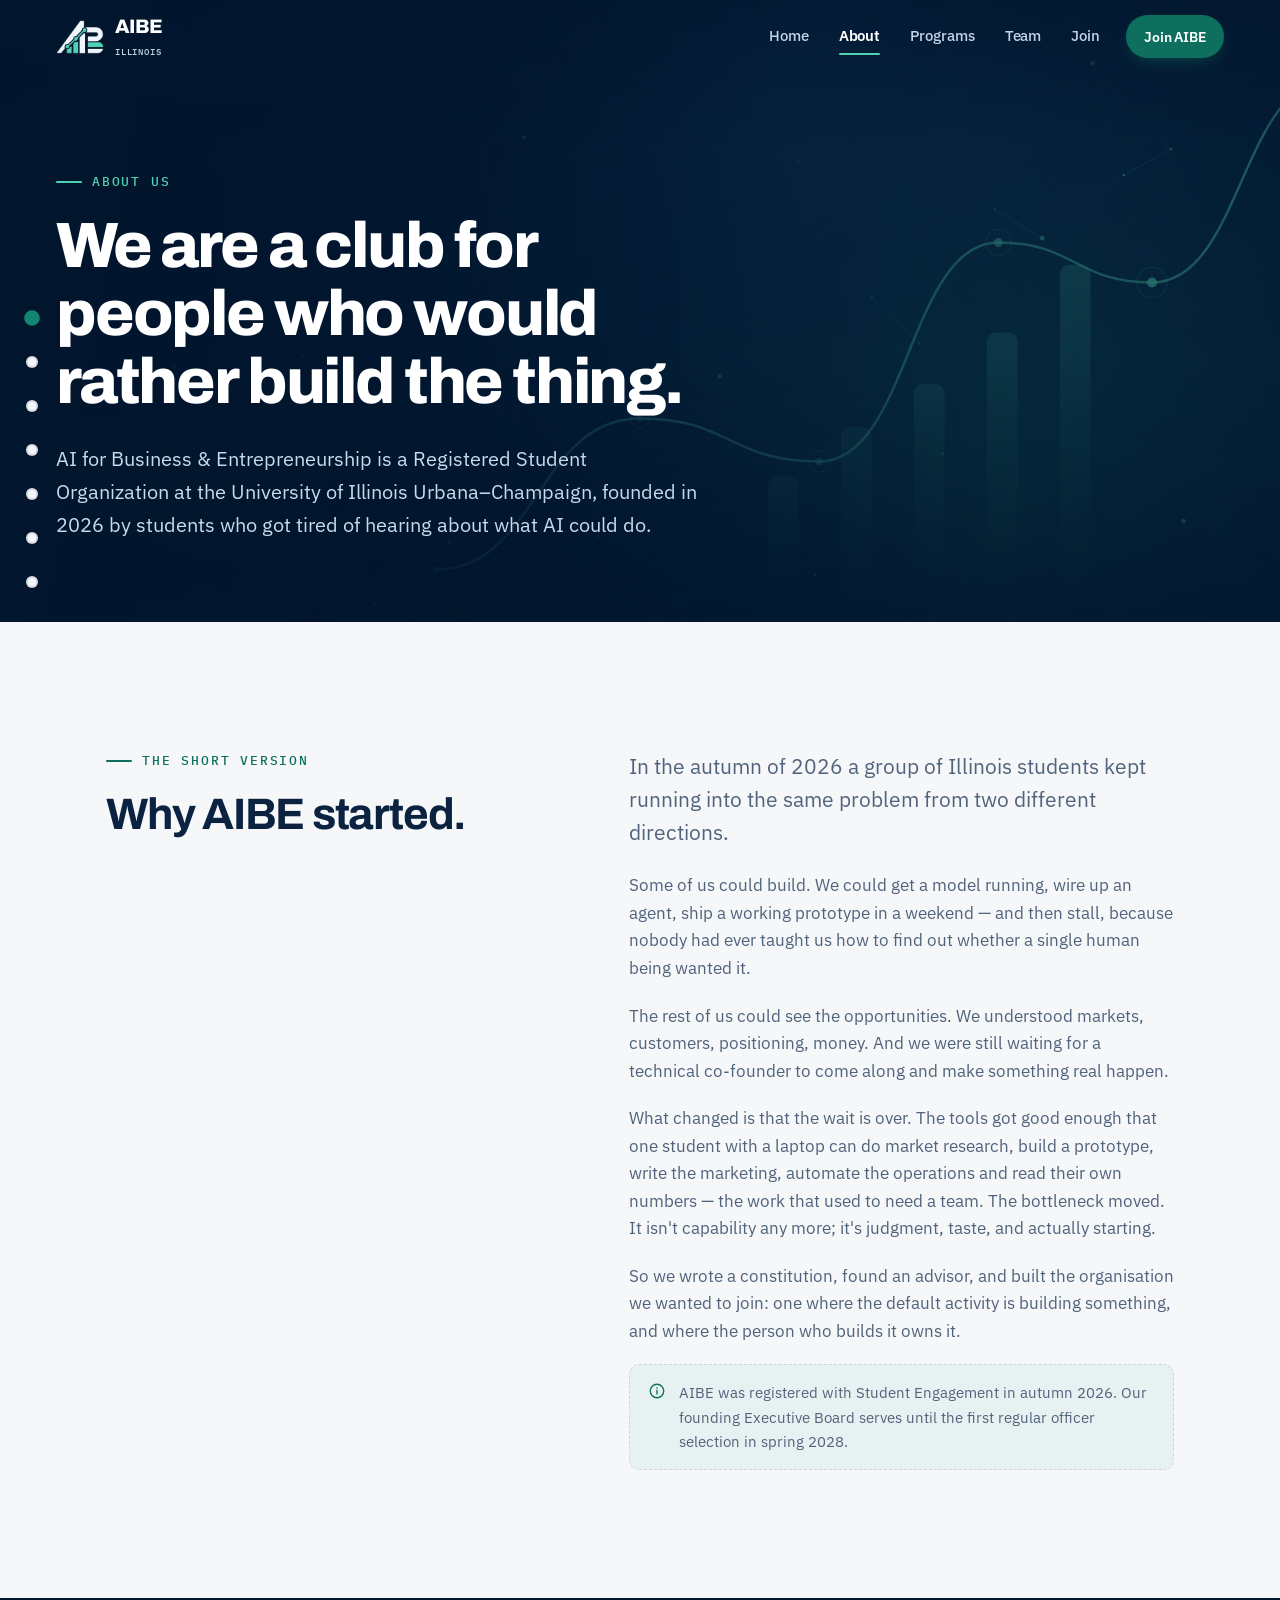
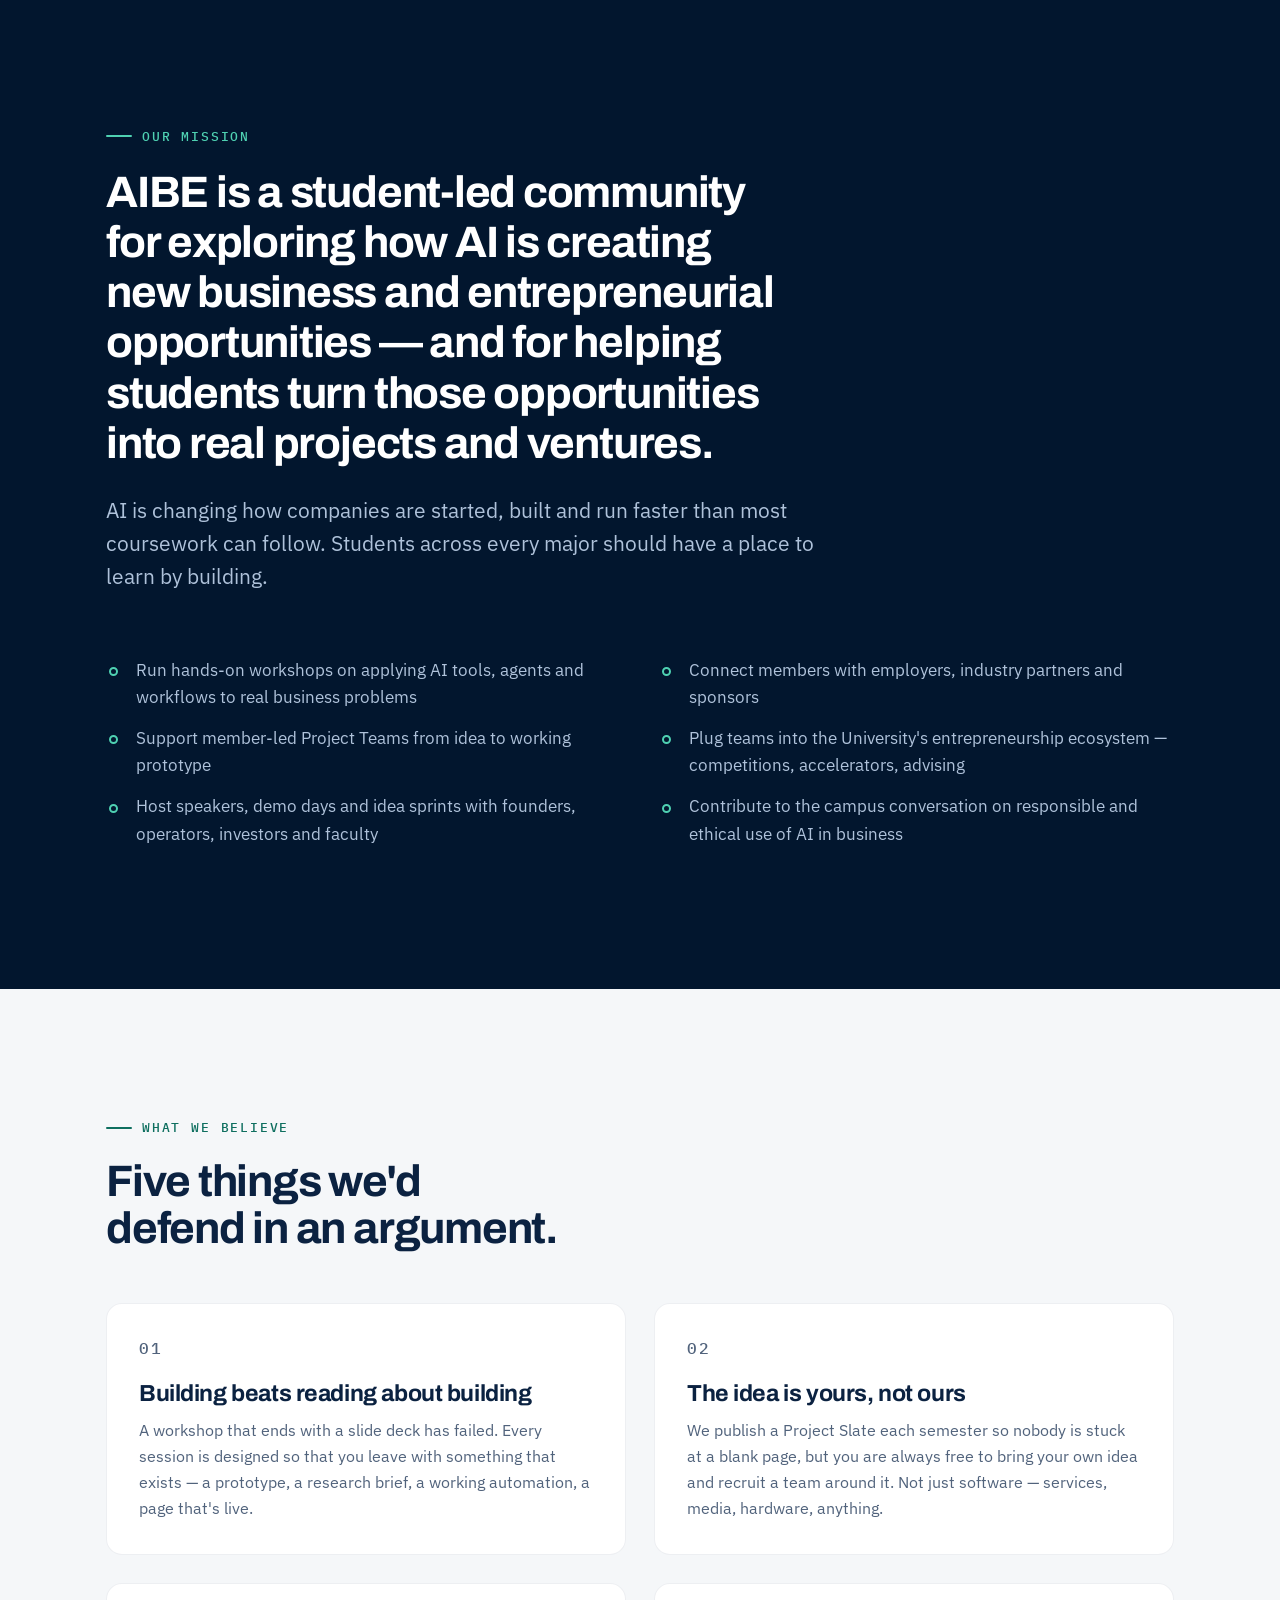
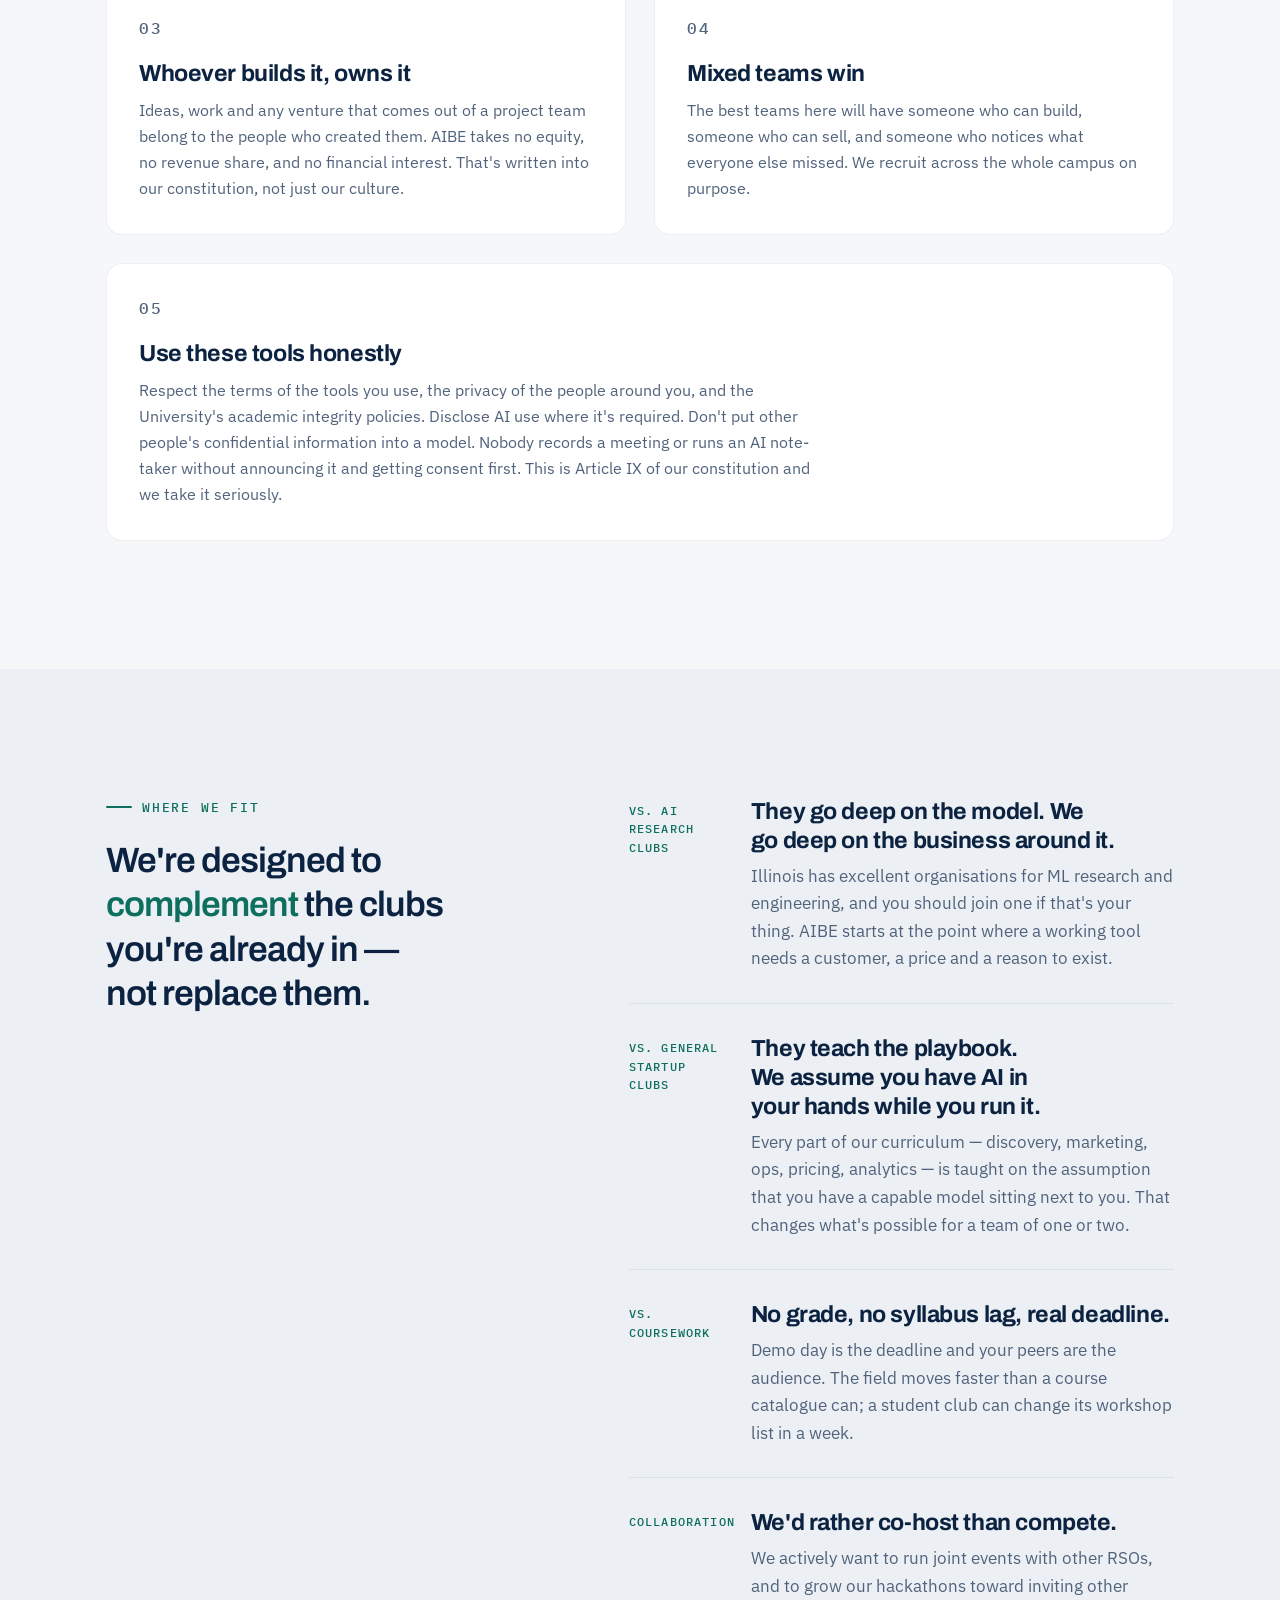
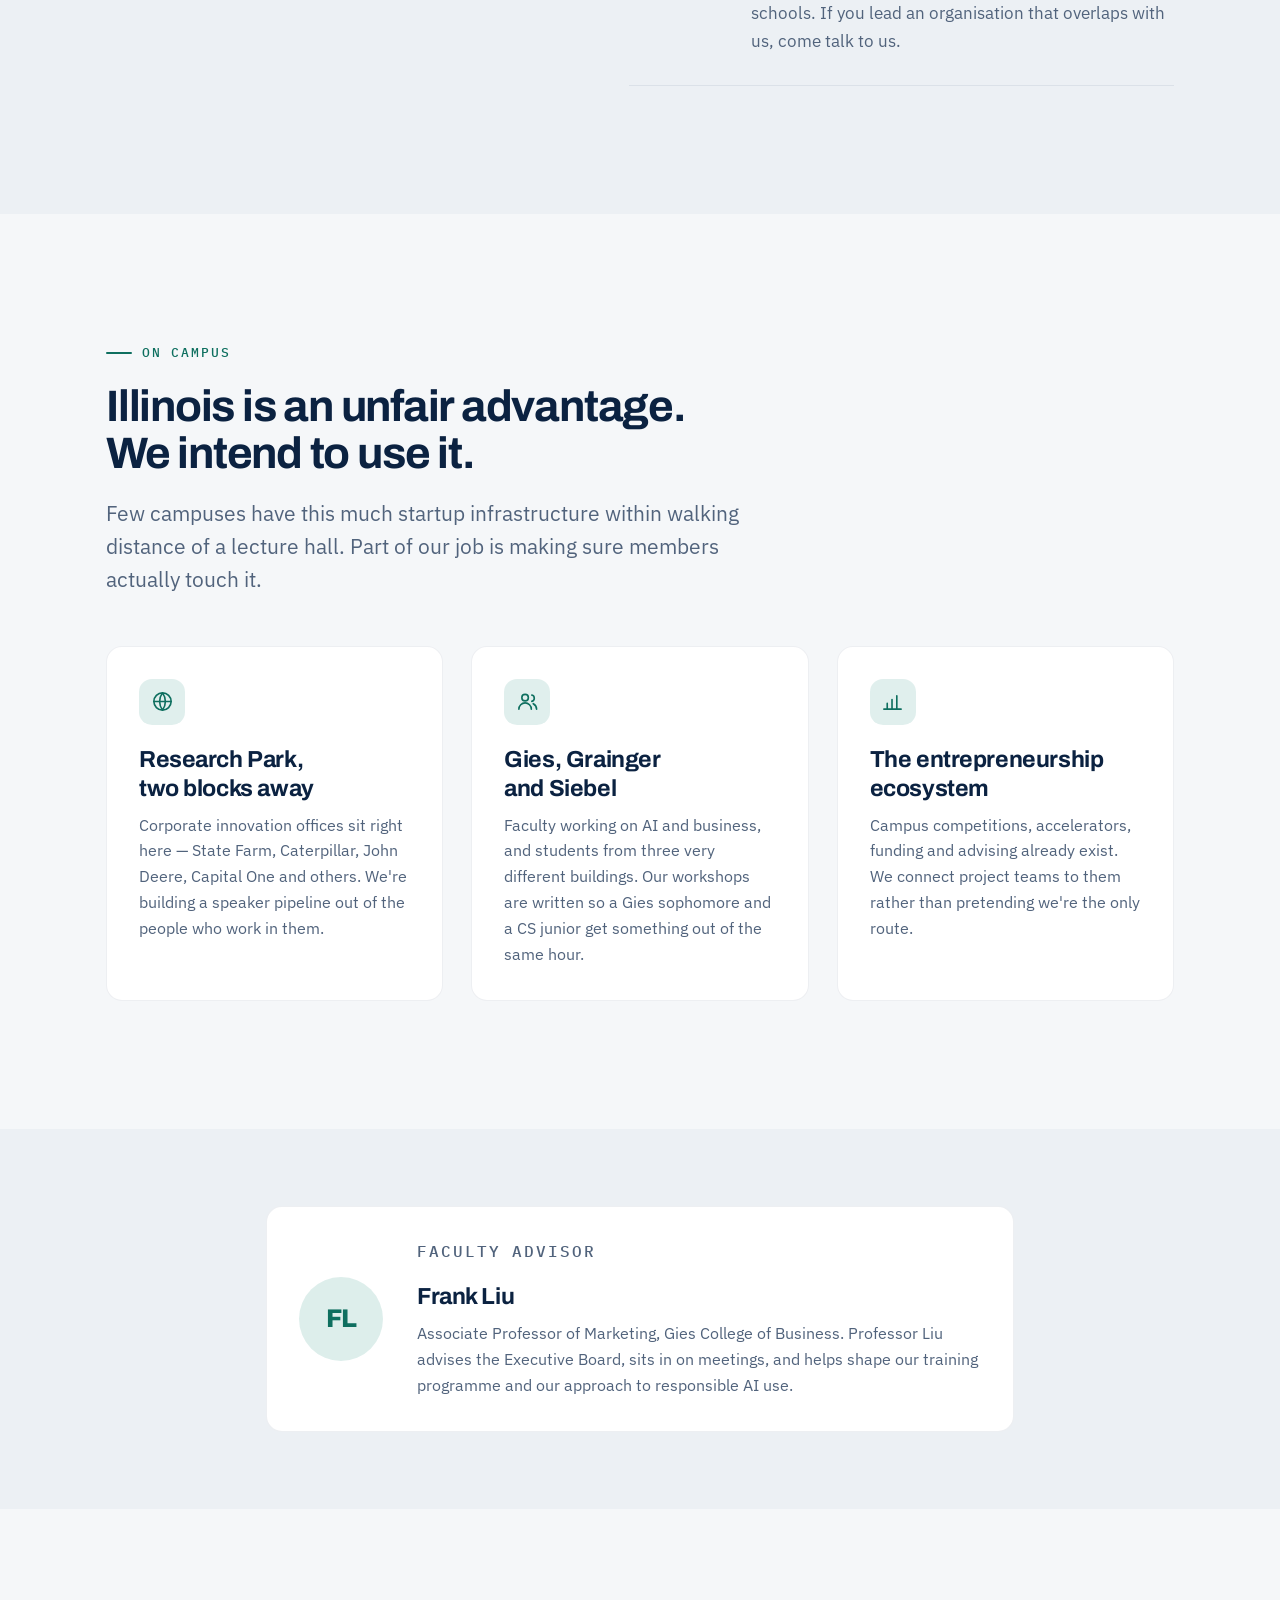
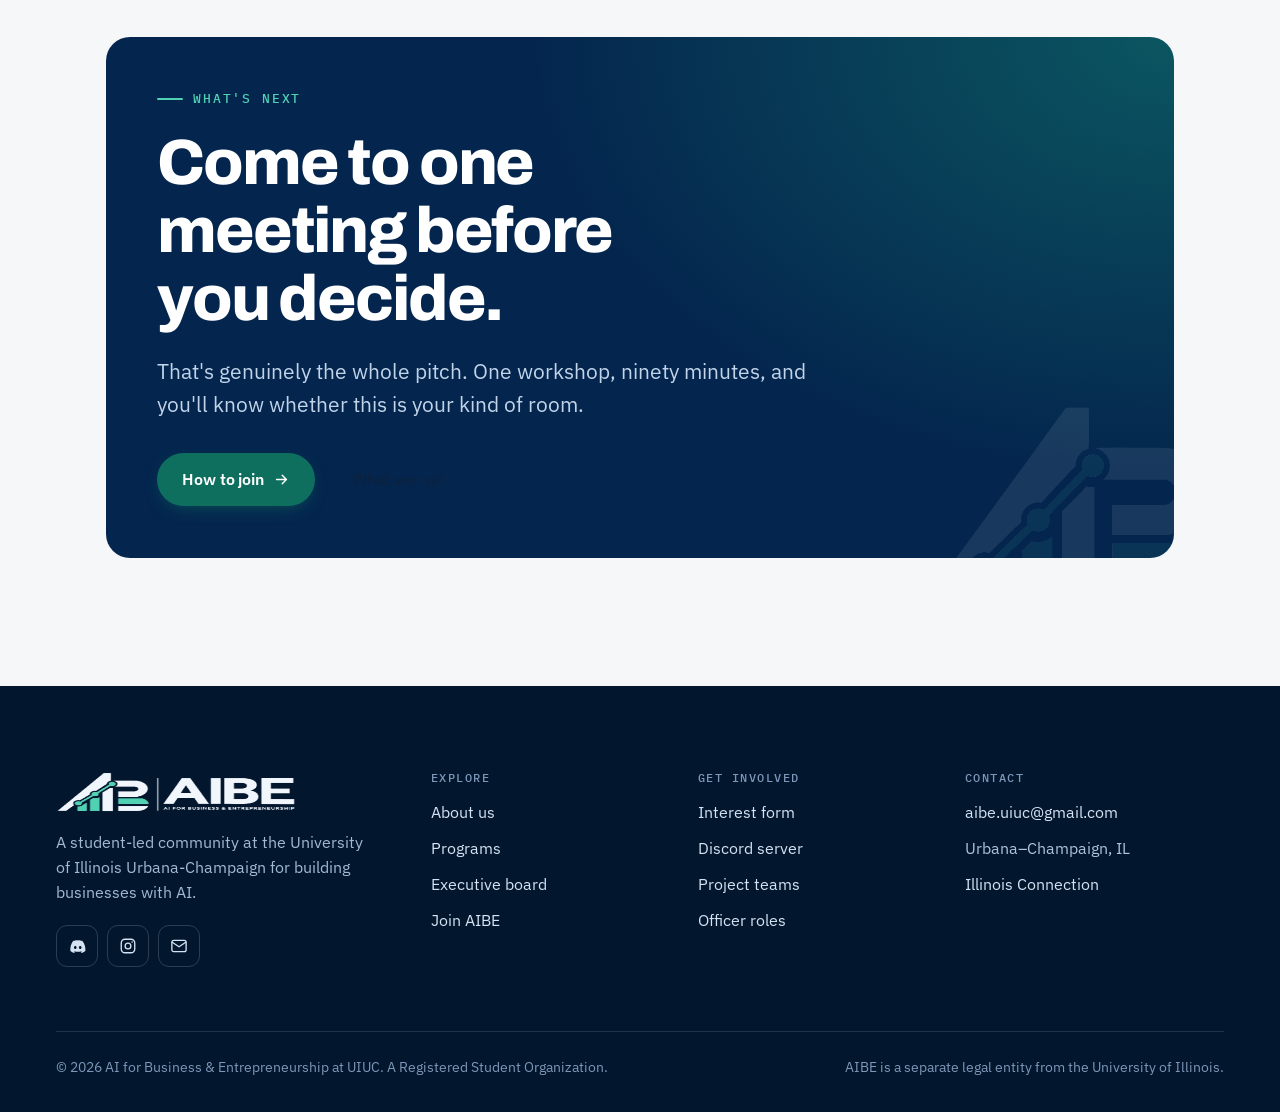
==== about.html @ e0b669f1 "AIBE website: five-page static site for GitHub Pages Home, About, Programs, Team and Join, built fro" ====
<!doctype html>
<html lang="en">
<head>
  <meta charset="utf-8">
  <meta name="viewport" content="width=device-width, initial-scale=1, viewport-fit=cover">
  <title>About — AIBE at Illinois</title>
  <meta name="description" content="Why AI for Business &amp; Entrepreneurship exists at UIUC: our mission, what we believe, how we differ from research and startup clubs, and who advises us.">
  <meta name="theme-color" content="#02162E">
  <meta property="og:title" content="About — AIBE at Illinois">
  <meta property="og:description" content="Why AI for Business &amp; Entrepreneurship exists at UIUC: our mission, what we believe, how we differ from research and startup clubs, and who advises us.">
  <meta property="og:type" content="website">
  <meta property="og:image" content="assets/logo-lockup.png">
  <link rel="icon" href="assets/favicon.png" type="image/png">
  <link rel="apple-touch-icon" href="assets/favicon.png">
  <link rel="preconnect" href="https://fonts.googleapis.com">
  <link rel="preconnect" href="https://fonts.gstatic.com" crossorigin>
  <link rel="stylesheet" href="https://fonts.googleapis.com/css2?family=Archivo:wght@500;600;700;800&family=IBM+Plex+Mono:wght@400;500&family=IBM+Plex+Sans:wght@400;500;600&display=swap">
  <link rel="stylesheet" href="css/aibe.css">
</head>
<body>
  <a class="skip-link" href="#main">Skip to content</a>
  <header class="nav nav--over" id="nav">
    <div class="nav__in">
      <a class="nav__logo" href="index.html" aria-label="AIBE — home">
        <img class="lg-dark" src="assets/logo-mark.png" alt="" width="54" height="38">
        <img class="lg-light" src="assets/logo-mark-light.png" alt="" width="54" height="38">
        <span>
          <span class="nav__logo-text">AIBE</span>
          <span class="nav__logo-sub">Illinois</span>
        </span>
      </a>
      <button class="nav__burger" type="button" aria-expanded="false" aria-controls="nav-links" aria-label="Menu">
        <span></span>
      </button>
      <nav class="nav__links" id="nav-links" aria-label="Main">
          <a class="nav__link" href="index.html">Home</a>
          <a class="nav__link" href="about.html" aria-current="page">About</a>
          <a class="nav__link" href="programs.html">Programs</a>
          <a class="nav__link" href="team.html">Team</a>
          <a class="nav__link" href="join.html">Join</a>
        <a class="btn btn--primary btn--sm nav__cta" href="join.html">Join AIBE</a>
      </nav>
    </div>
  </header>

  <nav class="spine" aria-label="Sections on this page">
    <div class="spine__rail"><div class="spine__fill"></div></div>
    <ul class="spine__list"></ul>
  </nav>

  <main id="main">

  <section class="hero hero--short" data-spine="Top">
    <div class="hero__media" aria-hidden="true"><canvas></canvas></div>
    <div class="hero__scrim" aria-hidden="true"></div>
    <div class="wrap wrap--wide hero__inner">
      <p class="eyebrow" style="color:var(--teal-bright)">About us</p>
      <h1 class="t-h1" style="color:#fff;max-width:19ch">We are a club for people who would rather build the thing.</h1>
      <p class="hero__sub">AI for Business &amp; Entrepreneurship is a Registered Student Organization at the University of Illinois Urbana&ndash;Champaign, founded in 2026 by students who got tired of hearing about what AI could do.</p>
    </div>
  </section>

  <!-- ===================== STORY ===================== -->
  <section class="band" id="story" data-spine="Our story">
    <div class="wrap">
      <div class="split">
        <div class="sticky-col" data-reveal="left">
          <p class="eyebrow">The short version</p>
          <h2 class="t-h2">Why AIBE started.</h2>
        </div>
        <div class="stack" style="--s:20px" data-reveal>
          <p class="t-lead">In the autumn of 2026 a group of Illinois students kept running into the same problem from two different directions.</p>
          <p class="t-body">Some of us could build. We could get a model running, wire up an agent, ship a working prototype in a weekend &mdash; and then stall, because nobody had ever taught us how to find out whether a single human being wanted it.</p>
          <p class="t-body">The rest of us could see the opportunities. We understood markets, customers, positioning, money. And we were still waiting for a technical co-founder to come along and make something real happen.</p>
          <p class="t-body">What changed is that the wait is over. The tools got good enough that one student with a laptop can do market research, build a prototype, write the marketing, automate the operations and read their own numbers &mdash; the work that used to need a team. The bottleneck moved. It isn't capability any more; it's judgment, taste, and actually starting.</p>
          <p class="t-body">So we wrote a constitution, found an advisor, and built the organisation we wanted to join: one where the default activity is building something, and where the person who builds it owns it.</p>
          <div class="notice" style="margin-top:8px">
            <svg viewBox="0 0 24 24" fill="none" stroke="currentColor" stroke-width="1.8" stroke-linecap="round" aria-hidden="true"><circle cx="12" cy="12" r="9"/><path d="M12 11v5M12 7.6v.4"/></svg>
            <span>AIBE was registered with Student Engagement in autumn 2026. Our founding Executive Board serves until the first regular officer selection in spring 2028.</span>
          </div>
        </div>
      </div>
    </div>
  </section>

  <!-- ===================== MISSION ===================== -->
  <section class="band band--ink" id="mission" data-spine="Mission">
    <div class="wrap">
      <div data-reveal style="max-width:760px">
        <p class="eyebrow">Our mission</p>
        <h2 class="t-h2" style="line-height:1.14">AIBE is a student-led community for exploring how AI is creating new business and entrepreneurial opportunities &mdash; and for helping students turn those opportunities into real projects and ventures.</h2>
        <p class="t-lead" style="margin-top:26px;color:#AFC2DA">AI is changing how companies are started, built and run faster than most coursework can follow. Students across every major should have a place to learn by building.</p>
      </div>
      <div class="grid grid-2" style="margin-top:clamp(40px,5vw,66px);gap:clamp(20px,3vw,40px)" data-stagger="70">
        <div data-reveal>
          <ul class="ticks">
            <li>Run hands-on workshops on applying AI tools, agents and workflows to real business problems</li>
            <li>Support member-led Project Teams from idea to working prototype</li>
            <li>Host speakers, demo days and idea sprints with founders, operators, investors and faculty</li>
          </ul>
        </div>
        <div data-reveal>
          <ul class="ticks">
            <li>Connect members with employers, industry partners and sponsors</li>
            <li>Plug teams into the University's entrepreneurship ecosystem &mdash; competitions, accelerators, advising</li>
            <li>Contribute to the campus conversation on responsible and ethical use of AI in business</li>
          </ul>
        </div>
      </div>
    </div>
  </section>

  <!-- ===================== PRINCIPLES ===================== -->
  <section class="band" id="principles" data-spine="What we believe">
    <div class="wrap">
      <div style="max-width:620px;margin-bottom:clamp(34px,4vw,54px)" data-reveal>
        <p class="eyebrow">What we believe</p>
        <h2 class="t-h2">Five things we'd defend in an argument.</h2>
      </div>
      <div class="grid grid-2" data-stagger="80">
        <article class="card" data-reveal>
          <p class="card__k">01</p>
          <h3 class="t-h3">Building beats reading about building</h3>
          <p>A workshop that ends with a slide deck has failed. Every session is designed so that you leave with something that exists &mdash; a prototype, a research brief, a working automation, a page that's live.</p>
        </article>
        <article class="card" data-reveal>
          <p class="card__k">02</p>
          <h3 class="t-h3">The idea is yours, not ours</h3>
          <p>We publish a Project Slate each semester so nobody is stuck at a blank page, but you are always free to bring your own idea and recruit a team around it. Not just software &mdash; services, media, hardware, anything.</p>
        </article>
        <article class="card" data-reveal>
          <p class="card__k">03</p>
          <h3 class="t-h3">Whoever builds it, owns it</h3>
          <p>Ideas, work and any venture that comes out of a project team belong to the people who created them. AIBE takes no equity, no revenue share, and no financial interest. That's written into our constitution, not just our culture.</p>
        </article>
        <article class="card" data-reveal>
          <p class="card__k">04</p>
          <h3 class="t-h3">Mixed teams win</h3>
          <p>The best teams here will have someone who can build, someone who can sell, and someone who notices what everyone else missed. We recruit across the whole campus on purpose.</p>
        </article>
        <article class="card" data-reveal style="grid-column:1/-1">
          <p class="card__k">05</p>
          <h3 class="t-h3">Use these tools honestly</h3>
          <p>Respect the terms of the tools you use, the privacy of the people around you, and the University's academic integrity policies. Disclose AI use where it's required. Don't put other people's confidential information into a model. Nobody records a meeting or runs an AI note-taker without announcing it and getting consent first. This is Article IX of our constitution and we take it seriously.</p>
        </article>
      </div>
    </div>
  </section>

  <!-- ===================== DIFFERENT ===================== -->
  <section class="band band--sunk" id="different" data-spine="How we differ">
    <div class="wrap">
      <div class="split">
        <div data-reveal="left">
          <p class="eyebrow">Where we fit</p>
          <h2 class="pull">We're designed to <span class="accent">complement</span> the clubs you're already in &mdash; not replace them.</h2>
        </div>
        <div data-reveal>
          <div class="prog" style="border-top:0;padding-top:0">
            <div class="prog__tag">vs. AI research clubs</div>
            <div>
              <h3 class="t-h3">They go deep on the model. We go deep on the business around it.</h3>
              <p class="t-body">Illinois has excellent organisations for ML research and engineering, and you should join one if that's your thing. AIBE starts at the point where a working tool needs a customer, a price and a reason to exist.</p>
            </div>
          </div>
          <div class="prog">
            <div class="prog__tag">vs. general startup clubs</div>
            <div>
              <h3 class="t-h3">They teach the playbook. We assume you have AI in your hands while you run it.</h3>
              <p class="t-body">Every part of our curriculum &mdash; discovery, marketing, ops, pricing, analytics &mdash; is taught on the assumption that you have a capable model sitting next to you. That changes what's possible for a team of one or two.</p>
            </div>
          </div>
          <div class="prog">
            <div class="prog__tag">vs. coursework</div>
            <div>
              <h3 class="t-h3">No grade, no syllabus lag, real deadline.</h3>
              <p class="t-body">Demo day is the deadline and your peers are the audience. The field moves faster than a course catalogue can; a student club can change its workshop list in a week.</p>
            </div>
          </div>
          <div class="prog">
            <div class="prog__tag">Collaboration</div>
            <div>
              <h3 class="t-h3">We'd rather co-host than compete.</h3>
              <p class="t-body">We actively want to run joint events with other RSOs, and to grow our hackathons toward inviting other schools. If you lead an organisation that overlaps with us, come talk to us.</p>
            </div>
          </div>
        </div>
      </div>
    </div>
  </section>

  <!-- ===================== CAMPUS ===================== -->
  <section class="band" id="campus" data-spine="On campus">
    <div class="wrap">
      <div style="max-width:660px;margin-bottom:clamp(32px,4vw,50px)" data-reveal>
        <p class="eyebrow">On campus</p>
        <h2 class="t-h2">Illinois is an unfair advantage. We intend to use it.</h2>
        <p class="t-lead" style="margin-top:20px">Few campuses have this much startup infrastructure within walking distance of a lecture hall. Part of our job is making sure members actually touch it.</p>
      </div>
      <div class="grid grid-3" data-stagger="80">
        <article class="card" data-reveal>
          <div class="icon-badge"><svg viewBox="0 0 24 24" fill="none" stroke="currentColor" stroke-width="1.7" stroke-linecap="round" stroke-linejoin="round" aria-hidden="true"><circle cx="12" cy="12" r="9"/><path d="M3 12h18M12 3a15 15 0 0 1 0 18 15 15 0 0 1 0-18Z"/></svg></div>
          <h3 class="t-h3">Research Park, two blocks away</h3>
          <p>Corporate innovation offices sit right here &mdash; State Farm, Caterpillar, John Deere, Capital One and others. We're building a speaker pipeline out of the people who work in them.</p>
        </article>
        <article class="card" data-reveal>
          <div class="icon-badge"><svg viewBox="0 0 24 24" fill="none" stroke="currentColor" stroke-width="1.7" stroke-linecap="round" stroke-linejoin="round" aria-hidden="true"><circle cx="9.5" cy="8" r="3.4"/><path d="M3 20a6.5 6.5 0 0 1 13 0"/><path d="M16.5 5.3a3.4 3.4 0 0 1 0 6.6M18 14.3A6.5 6.5 0 0 1 21.5 20"/></svg></div>
          <h3 class="t-h3">Gies, Grainger and Siebel</h3>
          <p>Faculty working on AI and business, and students from three very different buildings. Our workshops are written so a Gies sophomore and a CS junior get something out of the same hour.</p>
        </article>
        <article class="card" data-reveal>
          <div class="icon-badge"><svg viewBox="0 0 24 24" fill="none" stroke="currentColor" stroke-width="1.7" stroke-linecap="round" stroke-linejoin="round" aria-hidden="true"><path d="M3 20h18M6.5 20v-6M11.5 20v-10M16.5 20v-14"/></svg></div>
          <h3 class="t-h3">The entrepreneurship ecosystem</h3>
          <p>Campus competitions, accelerators, funding and advising already exist. We connect project teams to them rather than pretending we're the only route.</p>
        </article>
      </div>
    </div>
  </section>

  <!-- ===================== ADVISOR ===================== -->
  <section class="band band--tight band--sunk" id="advisor" data-spine="Advisor">
    <div class="wrap wrap--narrow">
      <div class="card" style="display:grid;grid-template-columns:auto 1fr;gap:clamp(20px,3vw,34px);align-items:center" data-reveal>
        <div style="width:84px;height:84px;border-radius:50%;display:grid;place-items:center;background:color-mix(in srgb,var(--teal) 14%,transparent);font-family:var(--font-display);font-weight:800;font-size:1.6rem;color:var(--accent);letter-spacing:-.03em" aria-hidden="true">FL</div>
        <div>
          <p class="card__k">Faculty advisor</p>
          <h3 class="t-h3" style="margin-top:6px">Frank Liu</h3>
          <p style="margin-top:6px">Associate Professor of Marketing, Gies College of Business. Professor Liu advises the Executive Board, sits in on meetings, and helps shape our training programme and our approach to responsible AI use.</p>
        </div>
      </div>
    </div>
  </section>

  <!-- ===================== CTA ===================== -->
  <section class="band" id="next" data-spine="Next">
    <div class="wrap">
      <div class="callout" data-reveal="scale">
        <img class="callout__mark" src="assets/logo-mark-light.png" alt="" aria-hidden="true" width="300" height="214">
        <p class="eyebrow" style="color:var(--teal-bright)">What's next</p>
        <h2 class="t-h1" style="max-width:15ch">Come to one meeting before you decide.</h2>
        <p class="t-lead" style="color:#C2D4EA;margin-top:22px;max-width:52ch">That's genuinely the whole pitch. One workshop, ninety minutes, and you'll know whether this is your kind of room.</p>
        <div class="btn-row" style="margin-top:32px">
          <a class="btn btn--primary" href="join.html">How to join <svg viewBox="0 0 24 24" fill="none" stroke="currentColor" stroke-width="2" stroke-linecap="round" stroke-linejoin="round" aria-hidden="true"><path d="M5 12h14M13 6l6 6-6 6"/></svg></a>
          <a class="btn btn--ghost" href="programs.html">What we run</a>
        </div>
      </div>
    </div>
  </section>

  </main>
<footer class="foot">
    <div class="wrap wrap--wide">
      <div class="foot__grid">
        <div class="foot__logo">
          <img src="assets/logo-lockup-light.png" alt="AIBE — AI for Business &amp; Entrepreneurship" width="240" height="67">
          <p style="color:#A3B8D2;font-size:.97rem;max-width:34ch">A student-led community at the University of Illinois Urbana-Champaign for building businesses with AI.</p>
          <div class="social" style="margin-top:20px">
            <a data-link="discord" aria-label="AIBE on Discord"><svg viewBox="0 0 24 24" fill="currentColor" aria-hidden="true"><path d="M19.27 5.33A16.6 16.6 0 0 0 15.1 4l-.2.37a15.2 15.2 0 0 1 3.6 1.2 13.1 13.1 0 0 0-11-.0 15.2 15.2 0 0 1 3.6-1.2L10.9 4a16.6 16.6 0 0 0-4.17 1.33C3.6 9.9 2.78 14.33 3.2 18.7a16.7 16.7 0 0 0 5.07 2.57l1.1-1.52a10.9 10.9 0 0 1-1.73-.83l.43-.32a11.9 11.9 0 0 0 10.2 0l.43.32c-.55.32-1.13.6-1.73.83l1.1 1.52a16.7 16.7 0 0 0 5.07-2.57c.5-5.06-.84-9.45-3.87-13.37ZM9.68 15.9c-.99 0-1.8-.9-1.8-2.01 0-1.1.79-2.01 1.8-2.01s1.82.91 1.8 2.01c0 1.1-.8 2.01-1.8 2.01Zm6.64 0c-.99 0-1.8-.9-1.8-2.01 0-1.1.79-2.01 1.8-2.01s1.81.91 1.8 2.01c0 1.1-.79 2.01-1.8 2.01Z"/></svg></a>
            <a data-link="instagram" aria-label="AIBE on Instagram"><svg viewBox="0 0 24 24" fill="none" stroke="currentColor" stroke-width="1.8" stroke-linecap="round" aria-hidden="true"><rect x="3" y="3" width="18" height="18" rx="5"/><circle cx="12" cy="12" r="3.8"/><circle cx="17.4" cy="6.6" r="1.1" fill="currentColor" stroke="none"/></svg></a>
            <a data-link="email" aria-label="Email AIBE"><svg viewBox="0 0 24 24" fill="none" stroke="currentColor" stroke-width="1.8" stroke-linecap="round" stroke-linejoin="round" aria-hidden="true"><rect x="2.5" y="4.5" width="19" height="15" rx="2.5"/><path d="m3 7 9 6 9-6"/></svg></a>
          </div>
        </div>
        <div>
          <h4>Explore</h4>
          <ul>
            <li><a href="about.html">About us</a></li>
            <li><a href="programs.html">Programs</a></li>
            <li><a href="team.html">Executive board</a></li>
            <li><a href="join.html">Join AIBE</a></li>
          </ul>
        </div>
        <div>
          <h4>Get involved</h4>
          <ul>
            <li><a data-link="joinForm">Interest form</a></li>
            <li><a data-link="discord">Discord server</a></li>
            <li><a href="programs.html#projects">Project teams</a></li>
            <li><a href="join.html#officers">Officer roles</a></li>
          </ul>
        </div>
        <div>
          <h4>Contact</h4>
          <ul>
            <li><a data-link="email" data-link-text="email">email</a></li>
            <li>Urbana&ndash;Champaign, IL</li>
            <li><a data-link="rso">Illinois Connection</a></li>
          </ul>
        </div>
      </div>
      <div class="foot__bottom">
        <span>&copy; <span data-year>2026</span> AI for Business &amp; Entrepreneurship at UIUC. A Registered Student Organization.</span>
        <span>AIBE is a separate legal entity from the University of Illinois.</span>
      </div>
    </div>
  </footer>
  <script src="js/aibe.js"></script>
</body>
</html>
---- css/aibe.css ----
/* ==========================================================================
   AIBE — AI for Business & Entrepreneurship at UIUC
   Design system. Colours sampled from the AIBE logo:
     navy  #04264E   teal  #128673
   ========================================================================== */

/* --- Tokens --------------------------------------------------------------- */
:root {
  /* Brand constants — identical in every theme */
  --navy:        #04264E;
  --navy-deep:   #02162E;
  --navy-soft:   #0A2A52;
  --teal:        #128673;
  --teal-deep:   #0E6F5F;   /* 6.1:1 on white — safe for small text */
  --teal-bright: #4FD1B2;   /* 8.0:1 on navy  — safe on ink bands   */

  /* Light surfaces */
  --bg:        #F5F7F9;
  --bg-elev:   #FFFFFF;
  --bg-sunk:   #ECF0F4;
  --text:      #0B2241;     /* 14:1 on --bg */
  --text-2:    #51637C;     /* 5.2:1 on --bg */
  --text-3:    #6E7F96;
  --line:      rgba(4, 38, 78, 0.13);
  --line-soft: rgba(4, 38, 78, 0.07);
  --accent:    var(--teal-deep);
  --shadow-s:  0 1px 2px rgba(4,38,78,.06), 0 2px 8px rgba(4,38,78,.05);
  --shadow-m:  0 2px 4px rgba(4,38,78,.05), 0 12px 32px -8px rgba(4,38,78,.14);
  --shadow-l:  0 4px 8px rgba(4,38,78,.05), 0 28px 60px -16px rgba(4,38,78,.22);

  /* Type */
  --font-display: "Archivo", "Helvetica Neue", Helvetica, Arial, sans-serif;
  --font-body: "IBM Plex Sans", -apple-system, BlinkMacSystemFont, "Segoe UI", sans-serif;
  --font-mono: "IBM Plex Mono", ui-monospace, SFMono-Regular, Menlo, monospace;

  /* Rhythm */
  --gutter: clamp(20px, 5vw, 56px);
  --measure: 1180px;
  --measure-text: 68ch;
  --band-y: clamp(72px, 10vw, 148px);
  --r-s: 10px;
  --r-m: 16px;
  --r-l: 24px;

  /* Motion */
  --ease: cubic-bezier(.22,.61,.36,1);
  --ease-out: cubic-bezier(.16,1,.3,1);
}

@media (prefers-color-scheme: dark) {
  :root:not([data-theme="light"]) {
    --bg:        #061A33;
    --bg-elev:   #0A2446;
    --bg-sunk:   #04142A;
    --text:      #E8EEF7;
    --text-2:    #9FB2CB;
    --text-3:    #8296B2;
    --line:      rgba(255,255,255,.14);
    --line-soft: rgba(255,255,255,.07);
    --accent:    var(--teal-bright);
    --shadow-s:  0 1px 2px rgba(0,0,0,.3);
    --shadow-m:  0 12px 32px -8px rgba(0,0,0,.5);
    --shadow-l:  0 28px 60px -16px rgba(0,0,0,.6);
  }
}
:root[data-theme="dark"] {
  --bg:        #061A33;
  --bg-elev:   #0A2446;
  --bg-sunk:   #04142A;
  --text:      #E8EEF7;
  --text-2:    #9FB2CB;
  --text-3:    #8296B2;
  --line:      rgba(255,255,255,.14);
  --line-soft: rgba(255,255,255,.07);
  --accent:    var(--teal-bright);
  --shadow-s:  0 1px 2px rgba(0,0,0,.3);
  --shadow-m:  0 12px 32px -8px rgba(0,0,0,.5);
  --shadow-l:  0 28px 60px -16px rgba(0,0,0,.6);
}

/* --- Reset ---------------------------------------------------------------- */
*, *::before, *::after { box-sizing: border-box; }
html {
  -webkit-text-size-adjust: 100%;
  scroll-behavior: smooth;
  scroll-padding-top: 96px;
}
body {
  margin: 0;
  background: var(--bg);
  color: var(--text);
  font-family: var(--font-body);
  font-size: 17px;              /* Apple's default reading size, on the web */
  line-height: 1.62;
  -webkit-font-smoothing: antialiased;
  text-rendering: optimizeLegibility;
  overflow-x: hidden;
}
img, svg, video, canvas { display: block; max-width: 100%; }
img, video { height: auto; }
a { color: var(--accent); text-decoration-thickness: 1px; text-underline-offset: 3px; }
button { font: inherit; }

::selection { background: var(--teal); color: #fff; }

:focus-visible {
  outline: 2.5px solid var(--teal-bright);
  outline-offset: 3px;
  border-radius: 4px;
}

.skip-link {
  position: fixed; top: 10px; left: 10px; z-index: 200;
  transform: translateY(-200%);
  background: var(--navy); color: #fff;
  padding: 12px 18px; border-radius: var(--r-s);
  font-weight: 600; text-decoration: none;
}
.skip-link:focus-visible { transform: none; }

/* --- Type scale ----------------------------------------------------------- */
h1, h2, h3, h4 {
  font-family: var(--font-display);
  font-weight: 700;
  letter-spacing: -0.025em;
  line-height: 1.06;
  margin: 0;
  text-wrap: balance;
}
.t-hero   { font-size: clamp(2.65rem, 7.4vw, 5.6rem); font-weight: 800; letter-spacing: -0.038em; }
.t-h1     { font-size: clamp(2.2rem, 5.6vw, 4rem);   font-weight: 800; letter-spacing: -0.034em; }
.t-h2     { font-size: clamp(1.75rem, 3.6vw, 2.75rem); letter-spacing: -0.028em; }
.t-h3     { font-size: clamp(1.18rem, 1.9vw, 1.45rem); letter-spacing: -0.018em; line-height: 1.25; }
.t-lead   { font-size: clamp(1.08rem, 1.7vw, 1.33rem); line-height: 1.55; color: var(--text-2); }
.t-body   { font-size: 1.0625rem; color: var(--text-2); }
.t-small  { font-size: 0.95rem; color: var(--text-2); }

.eyebrow {
  font-family: var(--font-mono);
  font-size: 0.8125rem;          /* 13px — above the 11pt floor */
  font-weight: 500;
  letter-spacing: 0.14em;
  text-transform: uppercase;
  color: var(--accent);
  display: flex; align-items: center; gap: 10px;
  margin: 0 0 20px;
}
.eyebrow::before {
  content: ""; width: 26px; height: 2px; flex: none;
  background: currentColor; border-radius: 2px;
}

p { margin: 0 0 1.1em; max-width: var(--measure-text); }
p:last-child { margin-bottom: 0; }

/* --- Layout --------------------------------------------------------------- */
.wrap { width: 100%; max-width: var(--measure); margin-inline: auto; padding-inline: var(--gutter); }
.wrap--wide { max-width: 1420px; }
.wrap--narrow { max-width: 860px; }
.band { padding-block: var(--band-y); position: relative; }
.band--sunk { background: var(--bg-sunk); }
.band--elev { background: var(--bg-elev); }
.band--tight { padding-block: clamp(52px, 6vw, 86px); }

/* Ink bands keep brand colours in both themes */
.band--ink {
  background: var(--navy-deep);
  color: #E3ECF7;
  --text: #E8EFF8;
  --text-2: #AFC2DA;
  --text-3: #93A8C4;
  --line: rgba(255,255,255,.16);
  --line-soft: rgba(255,255,255,.08);
  --accent: var(--teal-bright);
  --bg-elev: rgba(255,255,255,.045);
}
.band--ink h1, .band--ink h2, .band--ink h3 { color: #FFFFFF; }

.grid { display: grid; gap: clamp(18px, 2.4vw, 28px); }
.grid-2 { grid-template-columns: repeat(2, minmax(0,1fr)); }
.grid-3 { grid-template-columns: repeat(3, minmax(0,1fr)); }
.grid-4 { grid-template-columns: repeat(4, minmax(0,1fr)); }
@media (max-width: 1200px) { .grid-4 { grid-template-columns: repeat(2, minmax(0,1fr)); } }
@media (max-width: 960px) { .grid-3, .grid-4 { grid-template-columns: repeat(2, minmax(0,1fr)); } }
@media (max-width: 680px) { .grid-2, .grid-3, .grid-4 { grid-template-columns: 1fr; } }

.split {
  display: grid;
  grid-template-columns: minmax(0, 0.9fr) minmax(0, 1.1fr);
  gap: clamp(32px, 6vw, 88px);
  align-items: start;
}
@media (max-width: 900px) { .split { grid-template-columns: 1fr; } }
.sticky-col { position: sticky; top: 118px; }
@media (max-width: 900px) { .sticky-col { position: static; } }

.stack > * + * { margin-top: var(--s, 20px); }

/* --- Header --------------------------------------------------------------- */
.nav {
  position: fixed; inset: 0 0 auto 0; z-index: 90;
  transition: background .4s var(--ease), box-shadow .4s var(--ease), border-color .4s var(--ease);
  border-bottom: 1px solid transparent;
}
.nav__in {
  max-width: 1420px; margin-inline: auto;
  padding: 14px var(--gutter);
  display: flex; align-items: center; gap: 24px;
}
.nav__logo { display: flex; align-items: center; gap: 11px; text-decoration: none; margin-right: auto; flex: none; }
.nav__logo img { height: 34px; width: auto; }
.nav__logo .lg-light { display: none; }
.nav--over .nav__logo .lg-dark { display: none; }
.nav--over .nav__logo .lg-light { display: block; }
@media (prefers-color-scheme: dark) {
  :root:not([data-theme="light"]) .nav__logo .lg-dark { display: none; }
  :root:not([data-theme="light"]) .nav__logo .lg-light { display: block; }
}
:root[data-theme="dark"] .nav__logo .lg-dark { display: none; }
:root[data-theme="dark"] .nav__logo .lg-light { display: block; }
@media (max-width: 1000px) {
  .nav[data-open="true"] .nav__logo .lg-light { display: none; }
  .nav[data-open="true"] .nav__logo .lg-dark { display: block; }
}
.nav__logo-text {
  font-family: var(--font-display); font-weight: 800; font-size: 1.22rem;
  letter-spacing: -0.03em; color: var(--nav-fg, var(--text)); line-height: 1;
}
.nav__logo-sub {
  display: block; font-family: var(--font-mono); font-size: 0.5625rem; font-weight: 500;
  letter-spacing: 0.1em; text-transform: uppercase; color: var(--nav-fg-2, var(--text-3));
  margin-top: 3px;
}
.nav__links { display: flex; align-items: center; gap: 2px; }
.nav__link {
  position: relative;
  padding: 10px 14px; min-height: 44px; display: inline-flex; align-items: center;
  font-size: 0.945rem; font-weight: 500; letter-spacing: -0.005em;
  color: var(--nav-fg-2, var(--text-2)); text-decoration: none;
  border-radius: 8px;
  transition: color .22s var(--ease), background .22s var(--ease);
}
.nav__link:hover { color: var(--nav-fg, var(--text)); background: var(--nav-hover, rgba(4,38,78,.055)); }
.nav__link[aria-current="page"] { color: var(--nav-fg, var(--text)); font-weight: 600; }
.nav__link[aria-current="page"]::after {
  content: ""; position: absolute; left: 14px; right: 14px; bottom: 4px; height: 2px;
  background: var(--teal-bright); border-radius: 2px;
}
.nav__cta { margin-left: 10px; }

/* over the ink hero */
.nav--over {
  --nav-fg: #FFFFFF; --nav-fg-2: #C3D3E8; --nav-hover: rgba(255,255,255,.1);
  background: transparent;
}
.nav--stuck {
  background: var(--bg);                                      /* fallback */
  background: color-mix(in srgb, var(--bg) 82%, transparent);
  -webkit-backdrop-filter: saturate(180%) blur(20px);
  backdrop-filter: saturate(180%) blur(20px);
  border-bottom-color: var(--line-soft);
  box-shadow: 0 1px 24px -8px rgba(4,38,78,.18);
}
@supports not (backdrop-filter: blur(1px)) { .nav--stuck { background: var(--bg); } }
@media (prefers-reduced-transparency: reduce) {
  .nav--stuck { background: var(--bg); -webkit-backdrop-filter: none; backdrop-filter: none; }
}

.nav__burger {
  display: none; width: 44px; height: 44px; border: 0; background: none; cursor: pointer;
  align-items: center; justify-content: center; border-radius: 10px; color: var(--nav-fg, var(--text));
}
.nav__burger span { display: block; width: 19px; height: 1.8px; background: currentColor; border-radius: 2px; position: relative; transition: transform .3s var(--ease), opacity .2s; }
.nav__burger span::before, .nav__burger span::after {
  content: ""; position: absolute; left: 0; width: 19px; height: 1.8px; background: currentColor; border-radius: 2px;
  transition: transform .3s var(--ease);
}
.nav__burger span::before { top: -6px; } .nav__burger span::after { top: 6px; }
.nav[data-open="true"] .nav__burger span { background: transparent; }
.nav[data-open="true"] .nav__burger span::before { transform: translateY(6px) rotate(45deg); }
.nav[data-open="true"] .nav__burger span::after { transform: translateY(-6px) rotate(-45deg); }

@media (max-width: 1000px) {
  .nav__burger { display: flex; }
  .nav__links {
    position: fixed; inset: 68px 0 auto 0;
    flex-direction: column; align-items: stretch; gap: 0;
    background: var(--bg); border-bottom: 1px solid var(--line);
    padding: 12px var(--gutter) 26px;
    box-shadow: var(--shadow-l);
    transform: translateY(-14px); opacity: 0; pointer-events: none;
    transition: transform .34s var(--ease), opacity .24s var(--ease);
  }
  .nav[data-open="true"] .nav__links { transform: none; opacity: 1; pointer-events: auto; }
  .nav__link { --nav-fg: var(--text); --nav-fg-2: var(--text-2); font-size: 1.0625rem; padding: 14px 4px; }
  .nav__link[aria-current="page"]::after { left: 4px; right: auto; width: 22px; bottom: 8px; }
  .nav__cta { margin: 14px 0 0; }
  .nav--over .nav__links { --nav-fg: var(--text); --nav-fg-2: var(--text-2); }
}

/* --- Buttons -------------------------------------------------------------- */
.btn {
  display: inline-flex; align-items: center; justify-content: center; gap: 9px;
  min-height: 48px; padding: 13px 24px;
  font-family: var(--font-body); font-size: 1rem; font-weight: 600; letter-spacing: -0.008em;
  border-radius: 999px; border: 1px solid transparent; cursor: pointer;
  text-decoration: none; white-space: nowrap;
  transition: transform .22s var(--ease), background .22s var(--ease),
              border-color .22s var(--ease), box-shadow .22s var(--ease), color .22s var(--ease);
}
.btn:active { transform: scale(.975); }
.btn svg { width: 17px; height: 17px; flex: none; }

.btn--primary { background: var(--teal-deep); color: #fff; box-shadow: 0 6px 18px -8px rgba(14,111,95,.8); }
.btn--primary:hover { background: #0B5C4E; box-shadow: 0 10px 26px -10px rgba(14,111,95,.9); }
.band--ink .btn--primary { background: var(--teal-bright); color: #02231D; box-shadow: 0 8px 26px -10px rgba(79,209,178,.7); }
.band--ink .btn--primary:hover { background: #6EE0C4; }

.btn--solid { background: var(--navy); color: #fff; }
.btn--solid:hover { background: #063464; }

.btn--ghost { background: transparent; color: var(--text); border-color: var(--line); }
.btn--ghost:hover { border-color: var(--text-3); background: var(--bg-elev); }
.band--ink .btn--ghost { color: #fff; border-color: rgba(255,255,255,.3); }
.band--ink .btn--ghost:hover { background: rgba(255,255,255,.1); border-color: rgba(255,255,255,.55); }

.btn--discord { background: #5865F2; color: #fff; }
.btn--discord:hover { background: #4752E0; }
.btn--sm { min-height: 40px; padding: 9px 17px; font-size: 0.9rem; }

.btn[aria-disabled="true"] { opacity: .52; pointer-events: none; }

.btn-row { display: flex; flex-wrap: wrap; gap: 12px; align-items: center; }

/* --- Cards ---------------------------------------------------------------- */
.card {
  background: var(--bg-elev);
  border: 1px solid var(--line-soft);
  border-radius: var(--r-m);
  padding: clamp(22px, 2.6vw, 32px);
  position: relative;
  transition: transform .4s var(--ease), box-shadow .4s var(--ease), border-color .4s var(--ease);
}
.card--lift:hover { transform: translateY(-4px); box-shadow: var(--shadow-m); border-color: var(--line); }
.card__k {
  font-family: var(--font-mono); font-size: 0.75rem; font-weight: 500;
  letter-spacing: .12em; text-transform: uppercase; color: var(--accent);
}
.card h3 { margin: 0 0 10px; }
.card p { font-size: 1rem; color: var(--text-2); }

.icon-badge {
  width: 46px; height: 46px; border-radius: 13px; display: grid; place-items: center;
  background: color-mix(in srgb, var(--teal) 13%, transparent);
  color: var(--accent); margin-bottom: 20px;
}
.icon-badge svg { width: 23px; height: 23px; }

/* Feature list with trajectory ticks */
.ticks { list-style: none; margin: 0; padding: 0; }
.ticks li {
  position: relative; padding-left: 30px; margin-bottom: 13px;
  color: var(--text-2); font-size: 1.0625rem;
}
.ticks li::before {
  content: ""; position: absolute; left: 3px; top: .62em;
  width: 9px; height: 9px; border-radius: 50%;
  background: var(--bg); border: 2.5px solid var(--teal);
}
.band--ink .ticks li::before { background: var(--navy-deep); border-color: var(--teal-bright); }

/* --- Stat strip ----------------------------------------------------------- */
.stats { display: grid; grid-template-columns: repeat(4, minmax(0,1fr)); gap: 1px; background: var(--line-soft); border-radius: var(--r-m); overflow: hidden; }
.stat { background: var(--bg); padding: clamp(22px,2.6vw,30px); }
.band--ink .stat { background: var(--navy-deep); }
.stat__n {
  font-family: var(--font-display); font-weight: 800; font-size: clamp(2rem, 3.6vw, 2.85rem);
  letter-spacing: -0.04em; line-height: 1; color: var(--text);
  font-variant-numeric: tabular-nums;
}
.stat__n em { font-style: normal; color: var(--accent); }
.stat__l { margin-top: 10px; font-size: 0.9rem; color: var(--text-2); line-height: 1.4; }
@media (max-width: 760px) { .stats { grid-template-columns: repeat(2, minmax(0,1fr)); } }

/* --- Hero ----------------------------------------------------------------- */
.hero {
  position: relative; isolation: isolate;
  min-height: min(100svh, 920px);
  display: flex; align-items: flex-end;
  padding-top: 132px; padding-bottom: clamp(44px, 7vh, 86px);
  background: var(--navy-deep);
  overflow: hidden;
}
.hero--short { min-height: 0; padding-top: clamp(140px, 19vh, 210px); padding-bottom: clamp(56px, 9vh, 104px); align-items: center; }

.hero__media { position: absolute; inset: 0; z-index: -2; overflow: hidden; }
.hero__media > video, .hero__media > canvas {
  position: absolute; inset: 0;          /* stacked, not stacked up */
  width: 100%; height: 100%; object-fit: cover;
}
.hero__media > video { opacity: 0; transition: opacity 1.1s var(--ease); }
.hero__media[data-video="on"] > video { opacity: 1; }
.hero__media[data-video="on"] > canvas { opacity: 0; transition: opacity 1.1s var(--ease); }

.hero__scrim {
  position: absolute; inset: 0; z-index: -1;
  background:
    linear-gradient(100deg, rgba(2,22,46,.95) 0%, rgba(2,22,46,.88) 30%, rgba(2,22,46,.56) 56%, rgba(2,22,46,.34) 100%),
    linear-gradient(180deg, rgba(2,22,46,.6) 0%, rgba(2,22,46,.1) 24%, rgba(2,22,46,.16) 58%, rgba(2,22,46,.74) 100%);
}

.hero__inner { position: relative; width: 100%; }
.hero__kicker {
  display: inline-flex; align-items: center; gap: 10px;
  font-family: var(--font-mono); font-size: 0.78rem; font-weight: 500;
  letter-spacing: .13em; text-transform: uppercase; color: #BFF0E2; white-space: nowrap;
  background: rgba(79,209,178,.14); border: 1px solid rgba(79,209,178,.34);
  padding: 8px 15px; border-radius: 999px; margin-bottom: 26px;
  max-width: 100%; overflow: hidden; text-overflow: ellipsis;
}
@media (max-width: 560px) { .hero__kicker { font-size: .68rem; letter-spacing: .1em; padding: 7px 12px; } }
.hero__kicker .dot { width: 6px; height: 6px; border-radius: 50%; background: var(--teal-bright); }
.hero h1 { color: #fff; max-width: 16ch; }
.hero h1 .accent {
  color: var(--teal-bright);
  /* the logo's trajectory, under the word it belongs to */
  background-image: linear-gradient(90deg, rgba(79,209,178,.35), var(--teal-bright) 42%, var(--teal-bright));
  background-repeat: no-repeat;
  background-position: 0 101%;
  background-size: var(--underline, 0%) 5px;
  transition: background-size 1.1s .55s var(--ease-out);
  padding-bottom: 2px;
}
.hero__sub { color: #C9DAEE; font-size: clamp(1.08rem, 1.6vw, 1.3rem); max-width: 54ch; margin-top: 26px; }
.hero__actions { margin-top: 34px; }
.hero__foot {
  margin-top: clamp(40px, 6vh, 72px); padding-top: 24px;
  border-top: 1px solid rgba(255,255,255,.14);
  display: flex; flex-wrap: wrap; gap: 14px 36px; align-items: center;
  font-size: 0.925rem; color: #A9BED8;
}
.hero__foot strong { color: #fff; font-weight: 600; }

.scroll-hint {
  position: absolute; right: var(--gutter); bottom: clamp(44px, 7vh, 86px);
  display: flex; align-items: center; gap: 10px;
  font-family: var(--font-mono); font-size: .7rem; letter-spacing: .16em;
  text-transform: uppercase; color: #8FA8C6; text-decoration: none;
}
.scroll-hint__rail { width: 1px; height: 54px; background: rgba(255,255,255,.2); position: relative; overflow: hidden; }
.scroll-hint__rail::after {
  content: ""; position: absolute; inset: 0 0 auto 0; height: 40%;
  background: var(--teal-bright); animation: railDrop 2.4s var(--ease) infinite;
}
@keyframes railDrop { 0% { transform: translateY(-100%); } 60%,100% { transform: translateY(260%); } }
@media (max-width: 900px) { .scroll-hint { display: none; } }

/* --- Trajectory spine (the logo's rising line, used as section nav) -------- */
.spine {
  position: fixed; left: 26px; top: 50%; transform: translateY(-50%);
  z-index: 60; display: none;
}
@media (min-width: 1180px) { .spine { display: block; } }
.spine__rail { position: absolute; left: 5px; top: 6px; bottom: 6px; width: 2px; background: var(--line); border-radius: 2px; overflow: hidden; }
.spine__fill { position: absolute; inset: 0 0 auto 0; height: 0; background: linear-gradient(180deg, var(--teal-bright), var(--teal)); border-radius: 2px; transition: height .18s linear; }
.spine__list { list-style: none; margin: 0; padding: 0; display: flex; flex-direction: column; gap: 20px; }
.spine__dot {
  position: relative; display: flex; align-items: center; gap: 12px;
  width: 44px; height: 24px; text-decoration: none;
}
.spine__dot i {
  width: 12px; height: 12px; border-radius: 50%; flex: none;
  border: 2px solid var(--line); background: var(--bg);
  transition: transform .34s var(--ease), border-color .34s var(--ease), background .34s var(--ease);
}
.spine__dot b {
  font-family: var(--font-mono); font-size: .7rem; font-weight: 500; letter-spacing: .1em;
  text-transform: uppercase; color: var(--text-2); white-space: nowrap;
  opacity: 0; transform: translateX(-6px);
  transition: opacity .3s var(--ease), transform .3s var(--ease);
  background: var(--bg-elev); border: 1px solid var(--line-soft);
  padding: 5px 10px; border-radius: 7px; box-shadow: var(--shadow-s);
  pointer-events: none;
}
.spine:hover .spine__dot b, .spine__dot:focus-visible b { opacity: 1; transform: none; }
.spine__dot[aria-current="true"] i { border-color: var(--teal); background: var(--teal); transform: scale(1.3); }
.spine__dot:hover i { border-color: var(--teal); }

/* --- Programme cards ------------------------------------------------------ */
.prog {
  display: grid; grid-template-columns: 92px 1fr; gap: clamp(16px, 2.4vw, 30px);
  padding: clamp(22px,2.6vw,30px) 0; border-top: 1px solid var(--line-soft);
  align-items: start;
}
.prog:last-child { border-bottom: 1px solid var(--line-soft); }
.prog__tag {
  font-family: var(--font-mono); font-size: .72rem; font-weight: 500; letter-spacing: .1em;
  text-transform: uppercase; color: var(--accent); padding-top: 5px;
}
.prog h3 { margin-bottom: 8px; }
@media (max-width: 680px) { .prog { grid-template-columns: 1fr; gap: 8px; } }

/* --- Timeline (semester arc) ---------------------------------------------- */
.timeline { list-style: none; margin: 0; padding: 0; position: relative; }
.timeline::before {
  content: ""; position: absolute; left: 11px; top: 14px; bottom: 14px; width: 2px;
  background: linear-gradient(180deg, var(--teal), color-mix(in srgb, var(--teal) 15%, transparent));
}
.timeline li { position: relative; padding: 0 0 clamp(28px,3.4vw,42px) 52px; }
.timeline li:last-child { padding-bottom: 0; }
.timeline li::before {
  content: ""; position: absolute; left: 4px; top: 7px; width: 16px; height: 16px;
  border-radius: 50%; background: var(--bg); border: 3px solid var(--teal);
}
.band--ink .timeline li::before { background: var(--navy-deep); border-color: var(--teal-bright); }
.timeline__w {
  font-family: var(--font-mono); font-size: .73rem; letter-spacing: .11em;
  text-transform: uppercase; color: var(--accent); display: block; margin-bottom: 7px;
}
.timeline h3 { font-size: 1.22rem; margin-bottom: 7px; }

/* --- Team ----------------------------------------------------------------- */
.person { text-align: left; }
.person__photo {
  position: relative; aspect-ratio: 4 / 5; border-radius: var(--r-m); overflow: hidden;
  background:
    radial-gradient(110% 80% at 30% 15%, color-mix(in srgb, var(--teal) 22%, transparent), transparent 62%),
    var(--bg-sunk);
  border: 1px solid var(--line-soft);
  display: grid; place-items: center;
  transition: transform .5s var(--ease), box-shadow .5s var(--ease);
}
.person:hover .person__photo { transform: translateY(-5px); box-shadow: var(--shadow-m); }
.person__photo img { width: 100%; height: 100%; object-fit: cover; }
.person__ph {
  font-family: var(--font-display); font-weight: 800; font-size: 2.4rem;
  letter-spacing: -.04em; color: color-mix(in srgb, var(--teal) 55%, var(--text-3));
  display: grid; place-items: center; gap: 8px;
}
.person__ph small { display: block; font-family: var(--font-mono); font-size: .64rem; font-weight: 500; letter-spacing: .14em; color: var(--text-3); }
.person__role {
  font-family: var(--font-mono); font-size: .73rem; letter-spacing: .11em; text-transform: uppercase;
  color: var(--accent); margin: 18px 0 6px;
}
.person__name { font-family: var(--font-display); font-weight: 700; font-size: 1.22rem; letter-spacing: -.02em; }
.person__name[data-placeholder] { color: var(--text-3); font-weight: 600; }
.person__meta { font-size: .94rem; color: var(--text-2); margin-top: 5px; }
.person__links { display: flex; gap: 8px; margin-top: 12px; }
.person__links a {
  width: 34px; height: 34px; border-radius: 9px; display: grid; place-items: center;
  border: 1px solid var(--line); color: var(--text-2);
  transition: color .2s, border-color .2s, background .2s;
}
.person__links a:hover { color: var(--accent); border-color: var(--accent); background: color-mix(in srgb, var(--teal) 9%, transparent); }
.person__links svg { width: 16px; height: 16px; }

/* --- Steps ---------------------------------------------------------------- */
.step { display: grid; grid-template-columns: 56px 1fr; gap: 20px; align-items: start; }
.step__n {
  width: 44px; height: 44px; border-radius: 50%; display: grid; place-items: center;
  font-family: var(--font-mono); font-size: .95rem; font-weight: 600;
  border: 1.5px solid var(--teal); color: var(--accent);
  background: color-mix(in srgb, var(--teal) 8%, transparent);
}
.step h3 { margin-bottom: 7px; }

/* --- Accordion (FAQ) ------------------------------------------------------- */
.faq { border-top: 1px solid var(--line-soft); }
.faq details { border-bottom: 1px solid var(--line-soft); }
.faq summary {
  list-style: none; cursor: pointer; padding: 22px 44px 22px 0; position: relative;
  font-family: var(--font-display); font-weight: 600; font-size: 1.12rem; letter-spacing: -.015em;
  color: var(--text);
}
.faq summary::-webkit-details-marker { display: none; }
.faq summary::after {
  content: ""; position: absolute; right: 8px; top: 50%; width: 11px; height: 11px;
  border-right: 2px solid var(--accent); border-bottom: 2px solid var(--accent);
  transform: translateY(-70%) rotate(45deg); transition: transform .3s var(--ease);
}
.faq details[open] summary::after { transform: translateY(-30%) rotate(-135deg); }
.faq__a { padding: 0 0 24px; color: var(--text-2); animation: faqIn .34s var(--ease); }
@keyframes faqIn { from { opacity: 0; transform: translateY(-6px); } }

/* --- Callout -------------------------------------------------------------- */
.callout {
  border-radius: var(--r-l); padding: clamp(28px, 4vw, 54px);
  background:
    radial-gradient(100% 140% at 100% 0%, rgba(18,134,115,.5) 0%, transparent 60%),
    var(--navy);
  color: #fff; position: relative; overflow: hidden;
}
.callout h2 { color: #fff; }
.callout p { color: #C2D4EA; }
.callout__mark {
  position: absolute; right: -40px; bottom: -58px; width: 300px; opacity: .085;
  pointer-events: none; user-select: none;
}

/* --- Pull quote ----------------------------------------------------------- */
.pull {
  font-family: var(--font-display); font-weight: 600;
  font-size: clamp(1.4rem, 3.1vw, 2.2rem); line-height: 1.26; letter-spacing: -.028em;
  max-width: 22ch; margin: 0;
}
.pull .accent { color: var(--accent); }

/* --- Notice --------------------------------------------------------------- */
.notice {
  display: flex; gap: 13px; align-items: flex-start;
  border: 1px dashed var(--line); border-radius: var(--r-s);
  padding: 15px 18px; font-size: .95rem; color: var(--text-2);
  background: color-mix(in srgb, var(--teal) 5%, transparent);
}
.notice svg { width: 18px; height: 18px; flex: none; color: var(--accent); margin-top: 2px; }

/* --- Footer --------------------------------------------------------------- */
.foot { background: var(--navy-deep); color: #AFC2DA; padding-block: clamp(56px, 7vw, 86px) 34px; }
.foot a { color: #D4E2F2; text-decoration: none; }
.foot a:hover { color: #fff; text-decoration: underline; }
.foot__grid { display: grid; grid-template-columns: 1.5fr 1fr 1fr 1.2fr; gap: clamp(28px, 4vw, 54px); }
@media (max-width: 860px) { .foot__grid { grid-template-columns: 1fr 1fr; } }
@media (max-width: 520px) { .foot__grid { grid-template-columns: 1fr; } }
.foot__logo img { height: 40px; margin-bottom: 18px; }
.foot h4 {
  font-family: var(--font-mono); font-size: .72rem; font-weight: 500; letter-spacing: .13em;
  text-transform: uppercase; color: #7E97B8; margin: 0 0 16px;
}
.foot ul { list-style: none; margin: 0; padding: 0; display: grid; gap: 11px; font-size: .97rem; }
.foot__bottom {
  margin-top: clamp(40px, 5vw, 64px); padding-top: 24px; border-top: 1px solid rgba(255,255,255,.12);
  display: flex; flex-wrap: wrap; gap: 12px 28px; justify-content: space-between;
  font-size: .86rem; color: #7E97B8;
}
.social { display: flex; gap: 9px; }
.social a {
  width: 42px; height: 42px; border-radius: 11px; display: grid; place-items: center;
  border: 1px solid rgba(255,255,255,.17); color: #D4E2F2;
  transition: background .22s var(--ease), border-color .22s var(--ease), transform .22s var(--ease);
}
.social a:hover { background: rgba(255,255,255,.1); border-color: rgba(255,255,255,.45); transform: translateY(-2px); }
.social svg { width: 18px; height: 18px; }

/* --- Scroll reveal -------------------------------------------------------- */
[data-reveal] {
  opacity: 0;
  transform: translateY(16px);
  transition: opacity .7s var(--ease-out), transform .7s var(--ease-out);
  transition-delay: var(--d, 0ms);
}
[data-reveal="left"]  { transform: translateX(-22px); }
[data-reveal="right"] { transform: translateX(22px); }
[data-reveal="scale"] { transform: scale(.975); }
.is-in[data-reveal] { opacity: 1; transform: none; }

.marquee-line { overflow: hidden; border-block: 1px solid var(--line-soft); padding-block: 18px; }
.marquee-line__track { display: flex; gap: 48px; width: max-content; animation: slide 42s linear infinite; }
.marquee-line span {
  font-family: var(--font-mono); font-size: .8rem; letter-spacing: .12em; text-transform: uppercase;
  color: var(--text-3); display: flex; align-items: center; gap: 48px; white-space: nowrap;
}
.marquee-line span::after { content: "◆"; color: var(--teal); font-size: .6rem; }
@keyframes slide { to { transform: translateX(-50%); } }
.marquee-line:hover .marquee-line__track { animation-play-state: paused; }

/* --- Reduced motion ------------------------------------------------------- */
@media (prefers-reduced-motion: reduce) {
  html { scroll-behavior: auto; }
  *, *::before, *::after {
    animation-duration: .001ms !important;
    animation-iteration-count: 1 !important;
    transition-duration: .001ms !important;
  }
  [data-reveal] { opacity: 1 !important; transform: none !important; }
  .hero h1 .accent { background-size: 100% 4px; }
  .marquee-line__track { animation: none; }
}
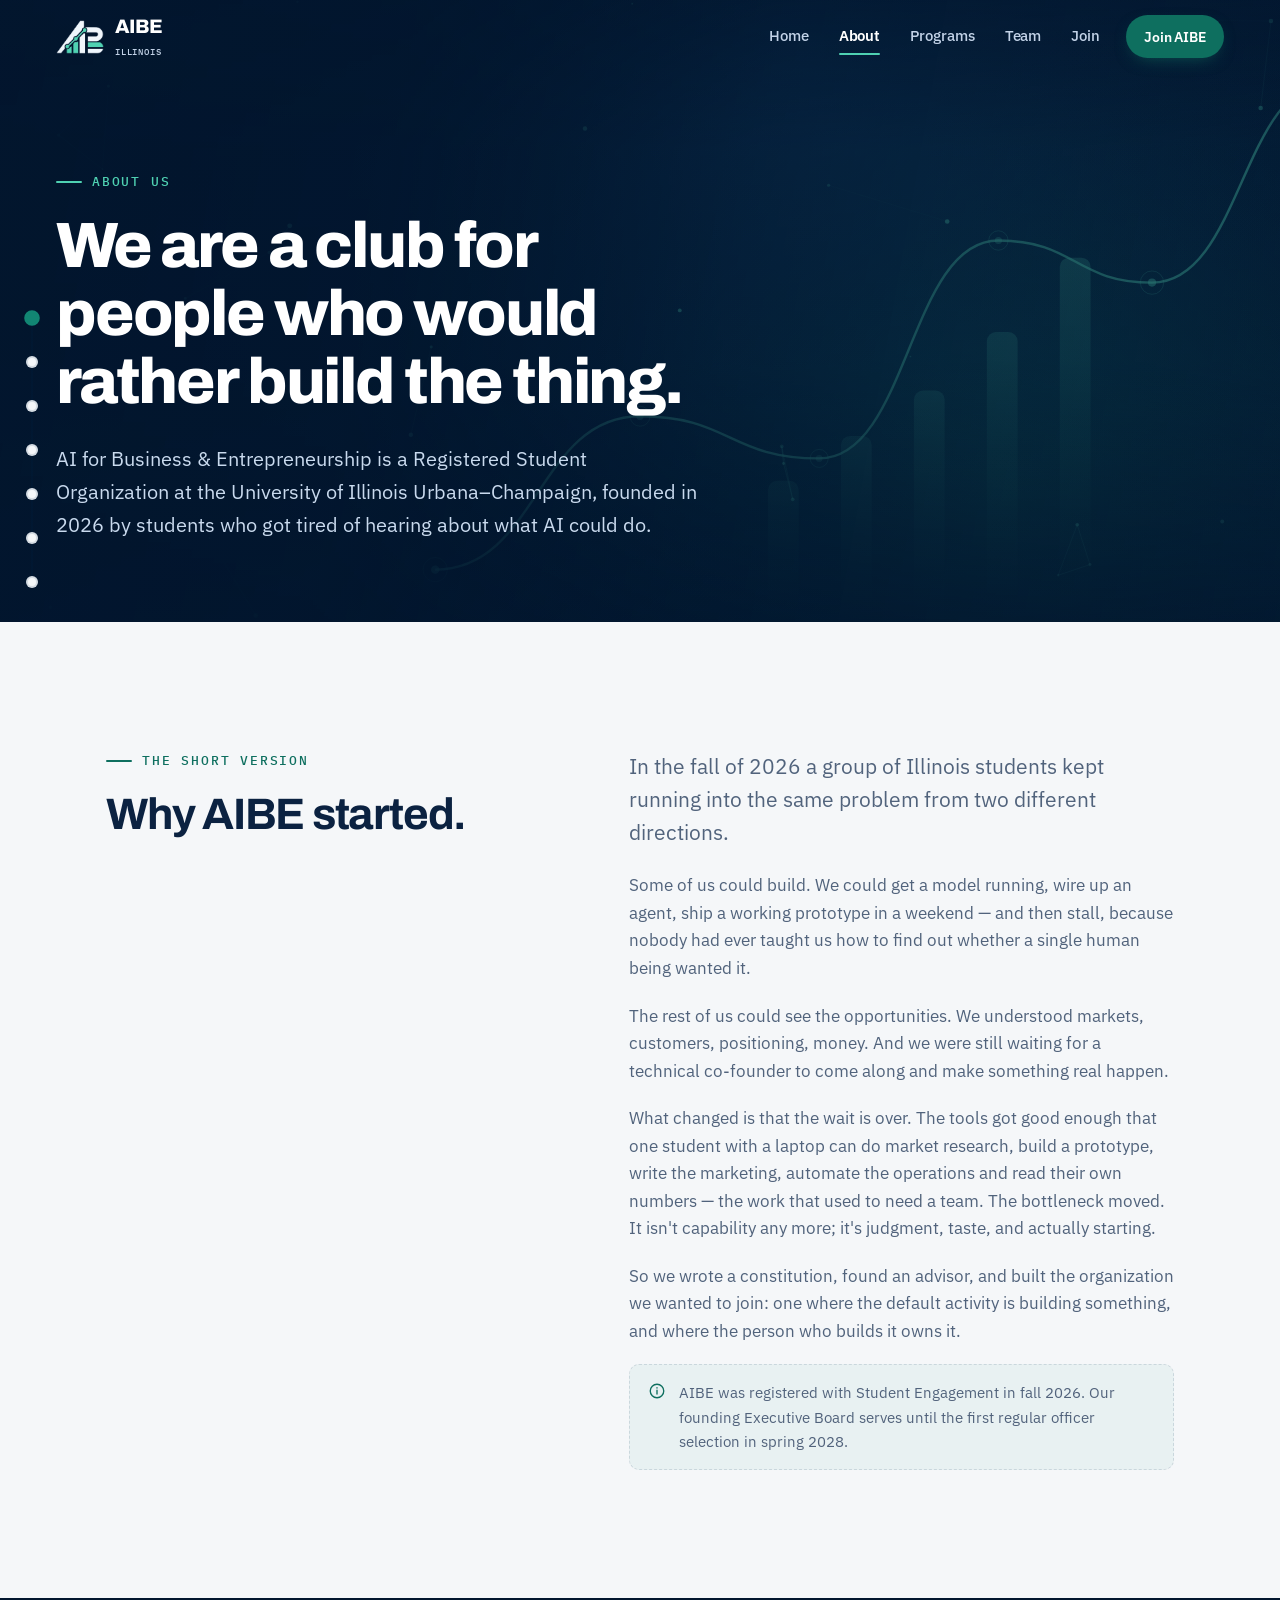
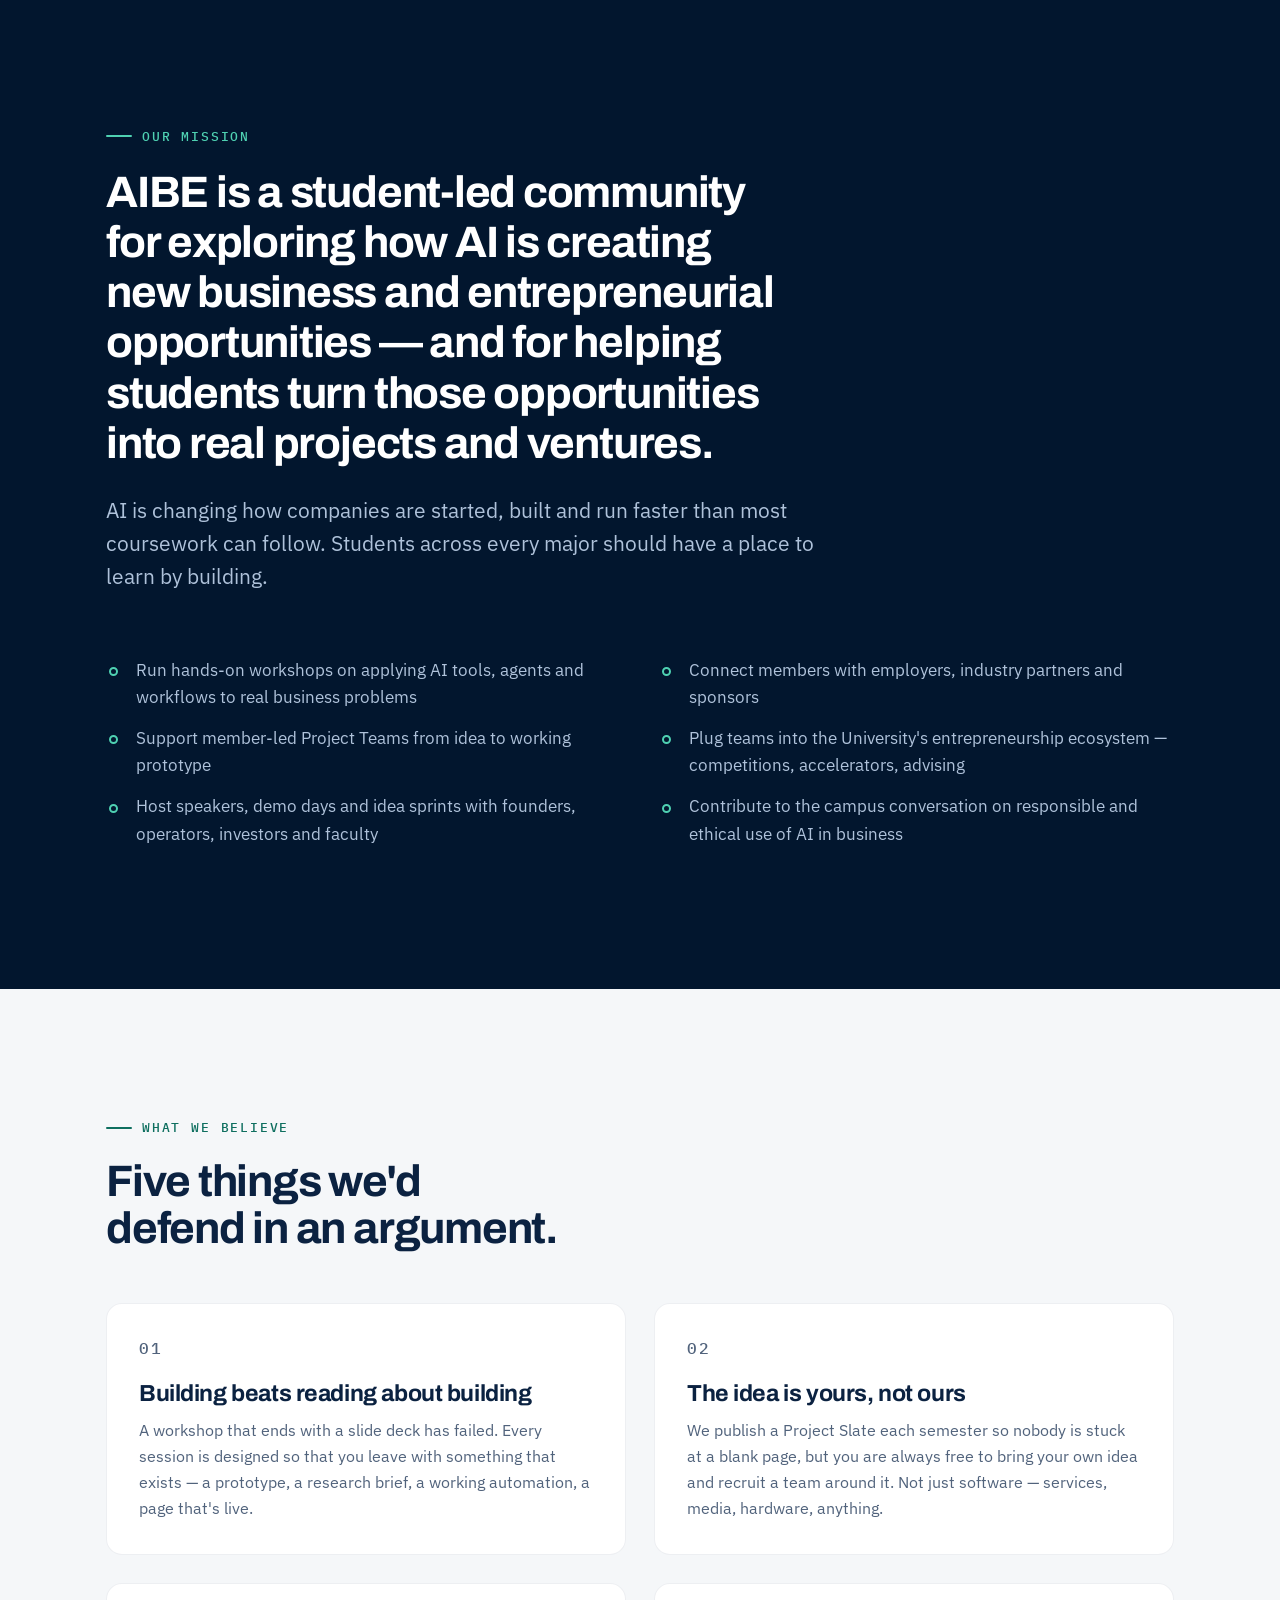
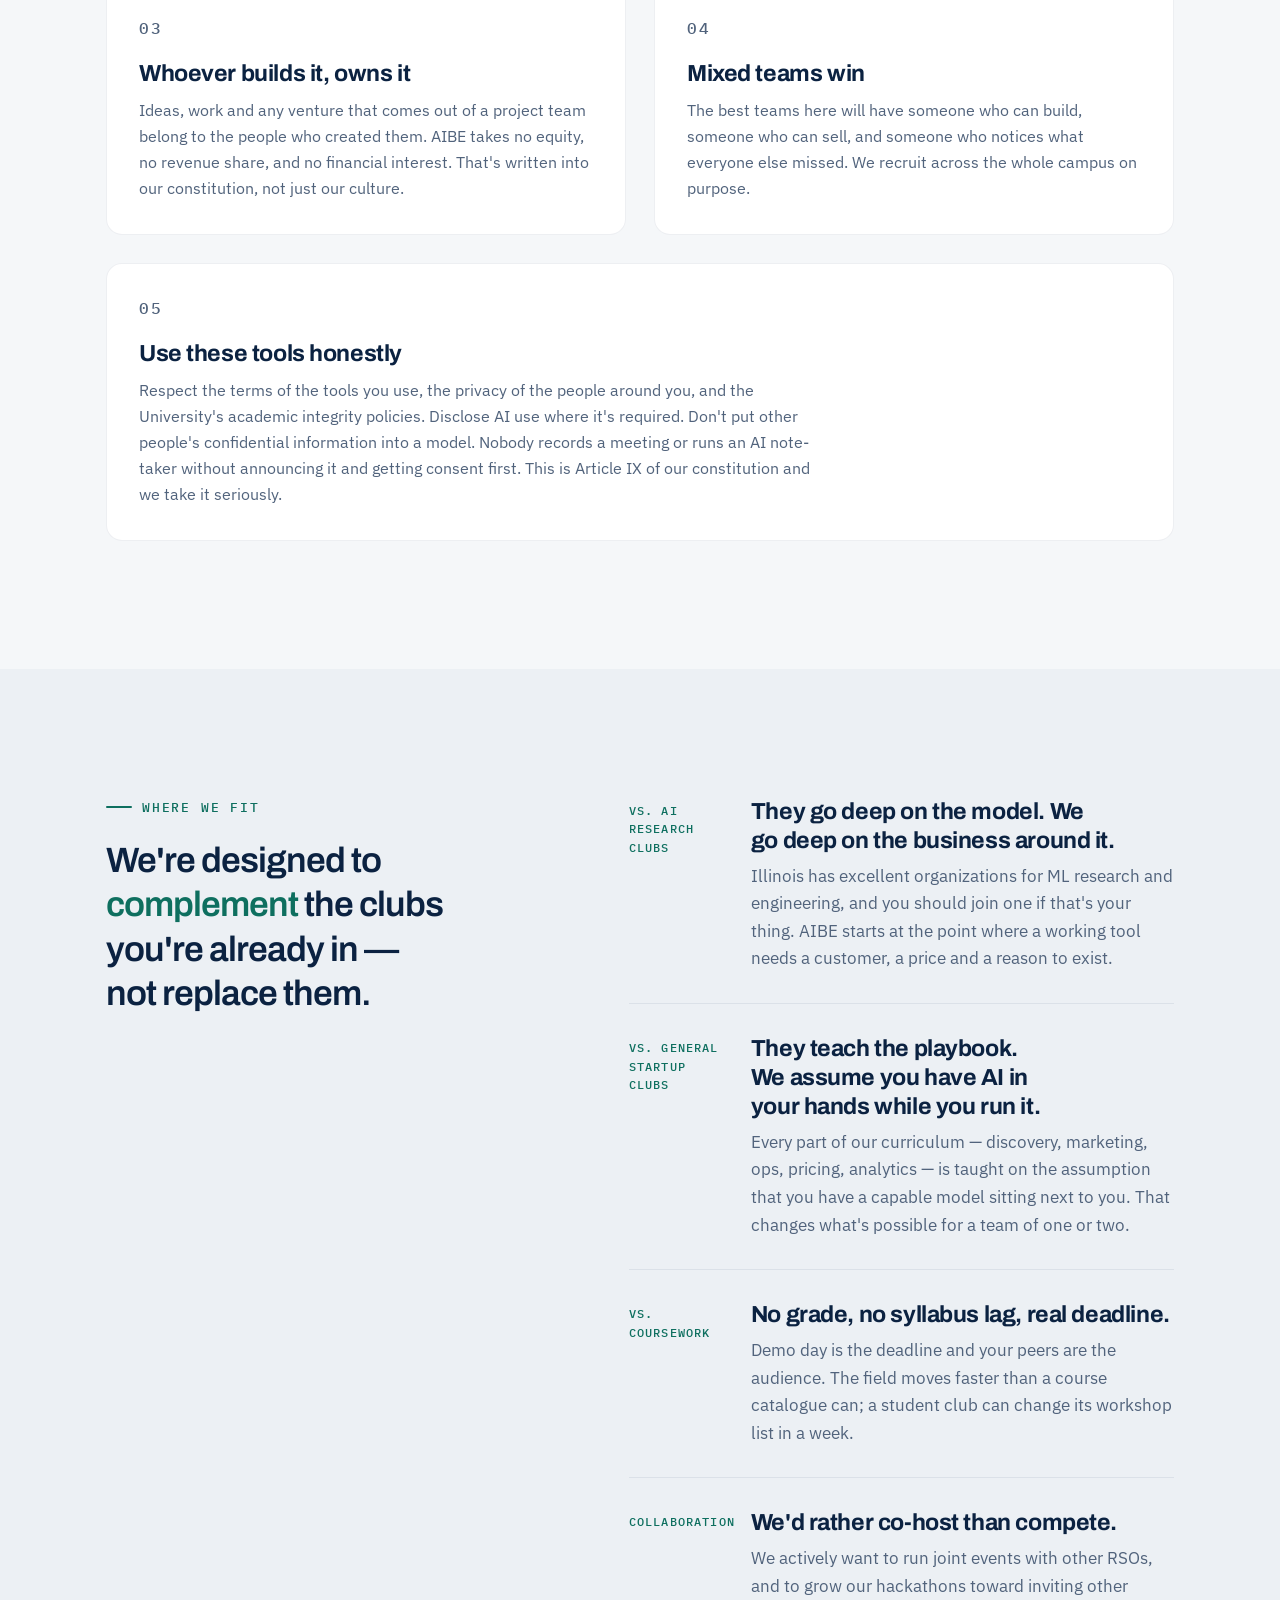
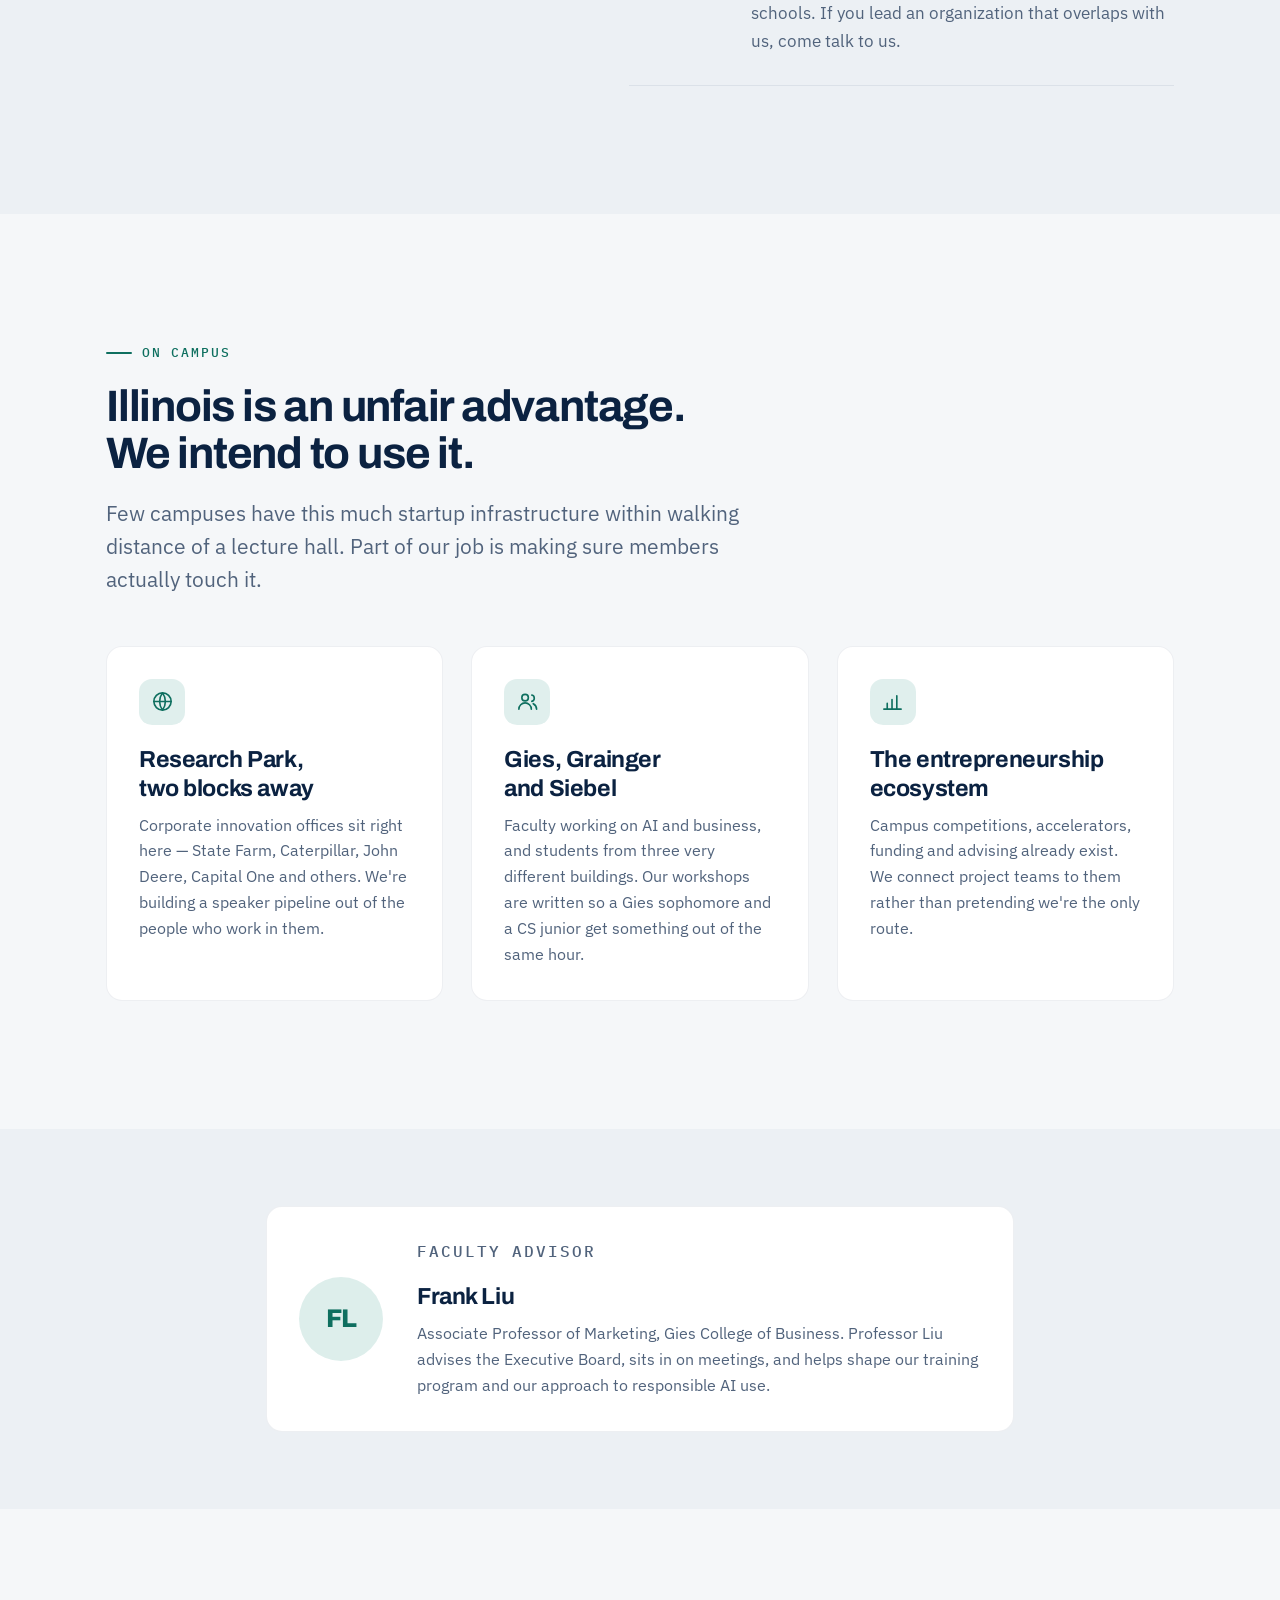
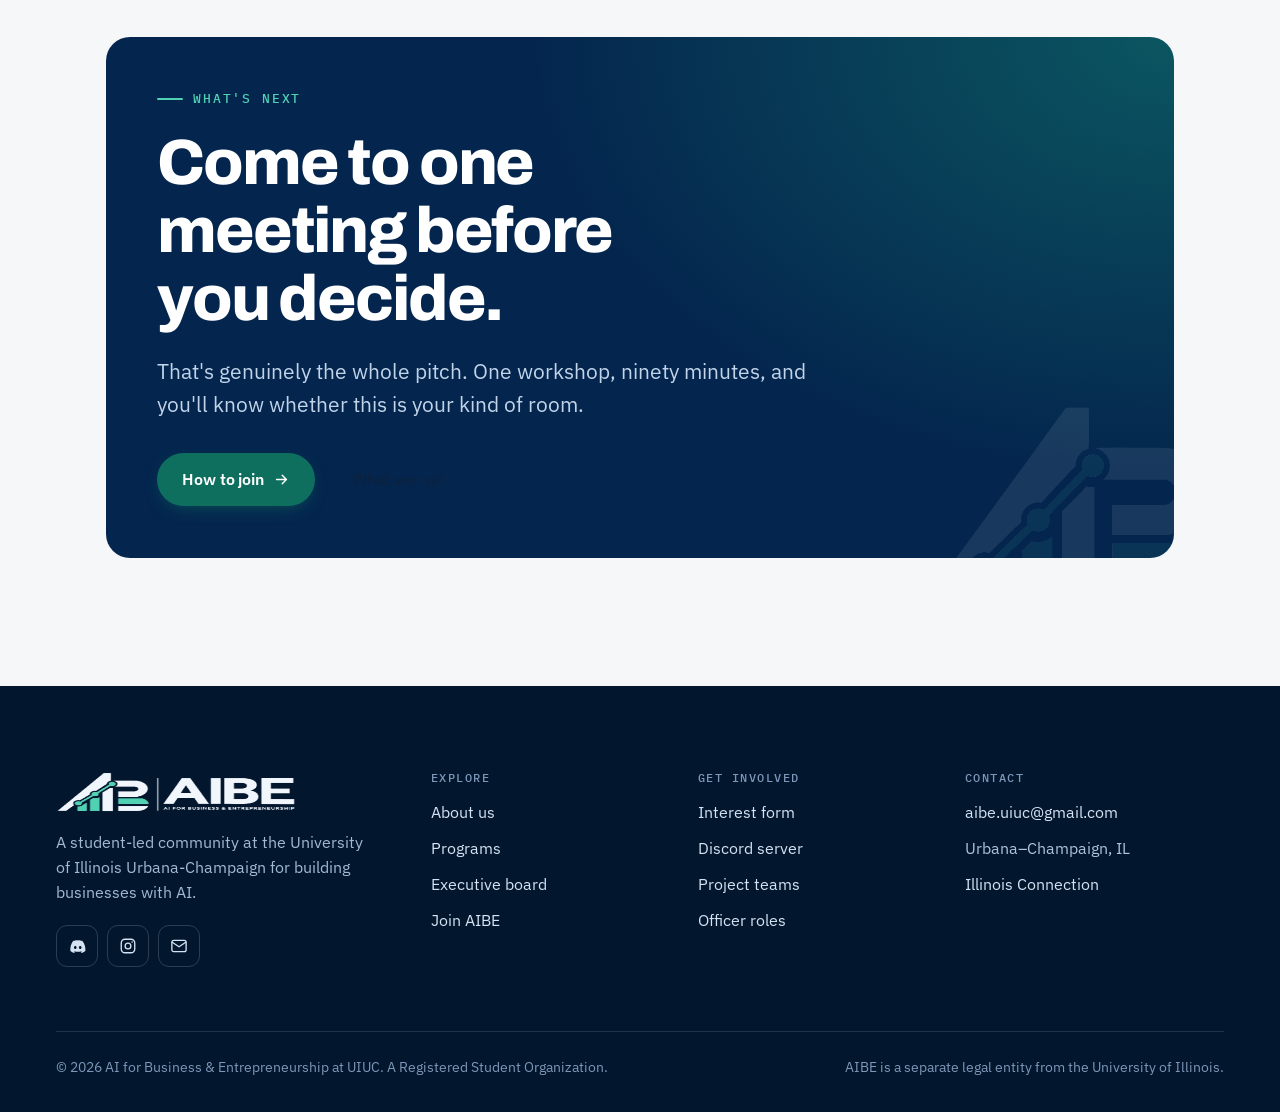
==== commit 4b6c513f: "Use American spelling throughout A UIUC site shouldn't say "programmes" or "organisations". Also fix" ====
--- a/about.html
+++ b/about.html
@@ -69,14 +69,14 @@
           <h2 class="t-h2">Why AIBE started.</h2>
         </div>
         <div class="stack" style="--s:20px" data-reveal>
-          <p class="t-lead">In the autumn of 2026 a group of Illinois students kept running into the same problem from two different directions.</p>
+          <p class="t-lead">In the fall of 2026 a group of Illinois students kept running into the same problem from two different directions.</p>
           <p class="t-body">Some of us could build. We could get a model running, wire up an agent, ship a working prototype in a weekend &mdash; and then stall, because nobody had ever taught us how to find out whether a single human being wanted it.</p>
           <p class="t-body">The rest of us could see the opportunities. We understood markets, customers, positioning, money. And we were still waiting for a technical co-founder to come along and make something real happen.</p>
           <p class="t-body">What changed is that the wait is over. The tools got good enough that one student with a laptop can do market research, build a prototype, write the marketing, automate the operations and read their own numbers &mdash; the work that used to need a team. The bottleneck moved. It isn't capability any more; it's judgment, taste, and actually starting.</p>
-          <p class="t-body">So we wrote a constitution, found an advisor, and built the organisation we wanted to join: one where the default activity is building something, and where the person who builds it owns it.</p>
+          <p class="t-body">So we wrote a constitution, found an advisor, and built the organization we wanted to join: one where the default activity is building something, and where the person who builds it owns it.</p>
           <div class="notice" style="margin-top:8px">
             <svg viewBox="0 0 24 24" fill="none" stroke="currentColor" stroke-width="1.8" stroke-linecap="round" aria-hidden="true"><circle cx="12" cy="12" r="9"/><path d="M12 11v5M12 7.6v.4"/></svg>
-            <span>AIBE was registered with Student Engagement in autumn 2026. Our founding Executive Board serves until the first regular officer selection in spring 2028.</span>
+            <span>AIBE was registered with Student Engagement in fall 2026. Our founding Executive Board serves until the first regular officer selection in spring 2028.</span>
           </div>
         </div>
       </div>
@@ -160,7 +160,7 @@
             <div class="prog__tag">vs. AI research clubs</div>
             <div>
               <h3 class="t-h3">They go deep on the model. We go deep on the business around it.</h3>
-              <p class="t-body">Illinois has excellent organisations for ML research and engineering, and you should join one if that's your thing. AIBE starts at the point where a working tool needs a customer, a price and a reason to exist.</p>
+              <p class="t-body">Illinois has excellent organizations for ML research and engineering, and you should join one if that's your thing. AIBE starts at the point where a working tool needs a customer, a price and a reason to exist.</p>
             </div>
           </div>
           <div class="prog">
@@ -181,7 +181,7 @@
             <div class="prog__tag">Collaboration</div>
             <div>
               <h3 class="t-h3">We'd rather co-host than compete.</h3>
-              <p class="t-body">We actively want to run joint events with other RSOs, and to grow our hackathons toward inviting other schools. If you lead an organisation that overlaps with us, come talk to us.</p>
+              <p class="t-body">We actively want to run joint events with other RSOs, and to grow our hackathons toward inviting other schools. If you lead an organization that overlaps with us, come talk to us.</p>
             </div>
           </div>
         </div>
@@ -225,7 +225,7 @@
         <div>
           <p class="card__k">Faculty advisor</p>
           <h3 class="t-h3" style="margin-top:6px">Frank Liu</h3>
-          <p style="margin-top:6px">Associate Professor of Marketing, Gies College of Business. Professor Liu advises the Executive Board, sits in on meetings, and helps shape our training programme and our approach to responsible AI use.</p>
+          <p style="margin-top:6px">Associate Professor of Marketing, Gies College of Business. Professor Liu advises the Executive Board, sits in on meetings, and helps shape our training program and our approach to responsible AI use.</p>
         </div>
       </div>
     </div>
--- a/css/aibe.css
+++ b/css/aibe.css
@@ -1,6 +1,6 @@
 /* ==========================================================================
    AIBE — AI for Business & Entrepreneurship at UIUC
-   Design system. Colours sampled from the AIBE logo:
+   Design system. Colors sampled from the AIBE logo:
      navy  #04264E   teal  #128673
    ========================================================================== */
 
@@ -162,7 +162,7 @@
 .band--elev { background: var(--bg-elev); }
 .band--tight { padding-block: clamp(52px, 6vw, 86px); }
 
-/* Ink bands keep brand colours in both themes */
+/* Ink bands keep brand colors in both themes */
 .band--ink {
   background: var(--navy-deep);
   color: #E3ECF7;
@@ -486,7 +486,7 @@
 .spine__dot[aria-current="true"] i { border-color: var(--teal); background: var(--teal); transform: scale(1.3); }
 .spine__dot:hover i { border-color: var(--teal); }
 
-/* --- Programme cards ------------------------------------------------------ */
+/* --- Program cards ------------------------------------------------------ */
 .prog {
   display: grid; grid-template-columns: 92px 1fr; gap: clamp(16px, 2.4vw, 30px);
   padding: clamp(22px,2.6vw,30px) 0; border-top: 1px solid var(--line-soft);
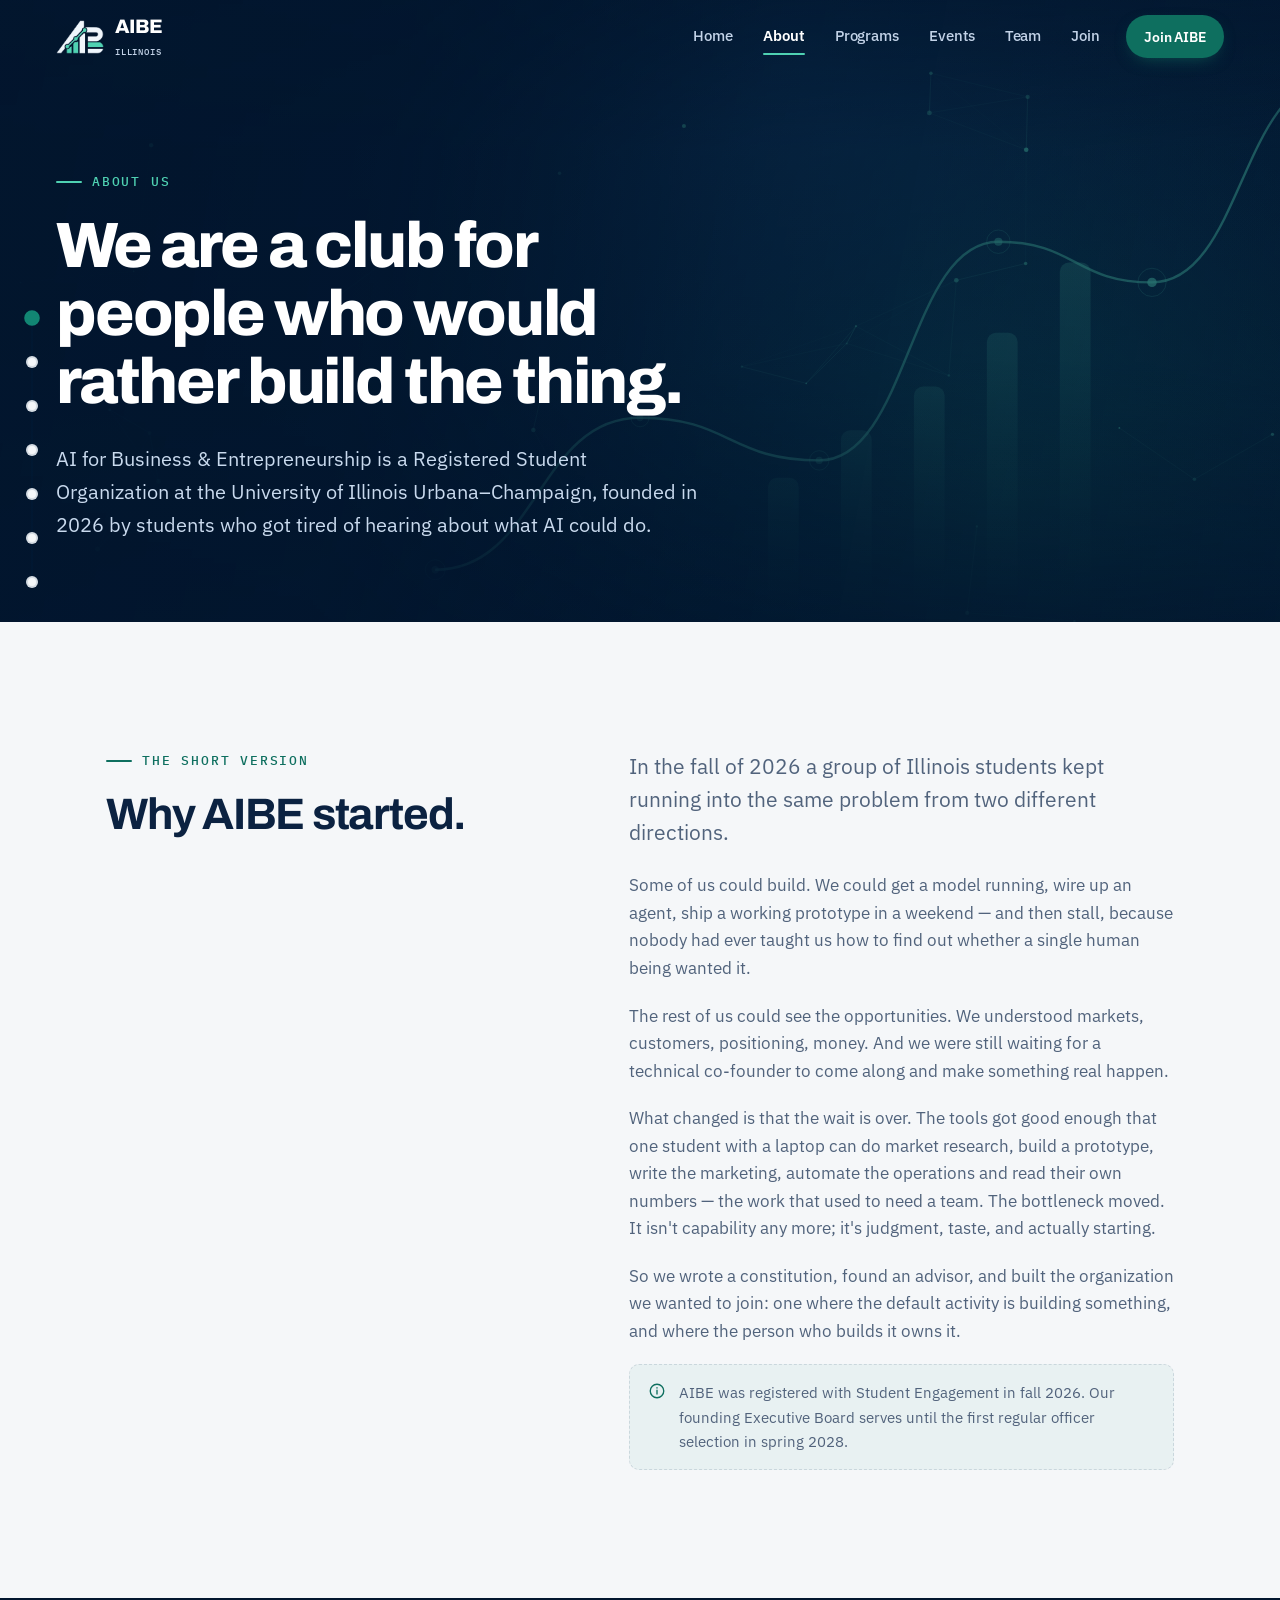
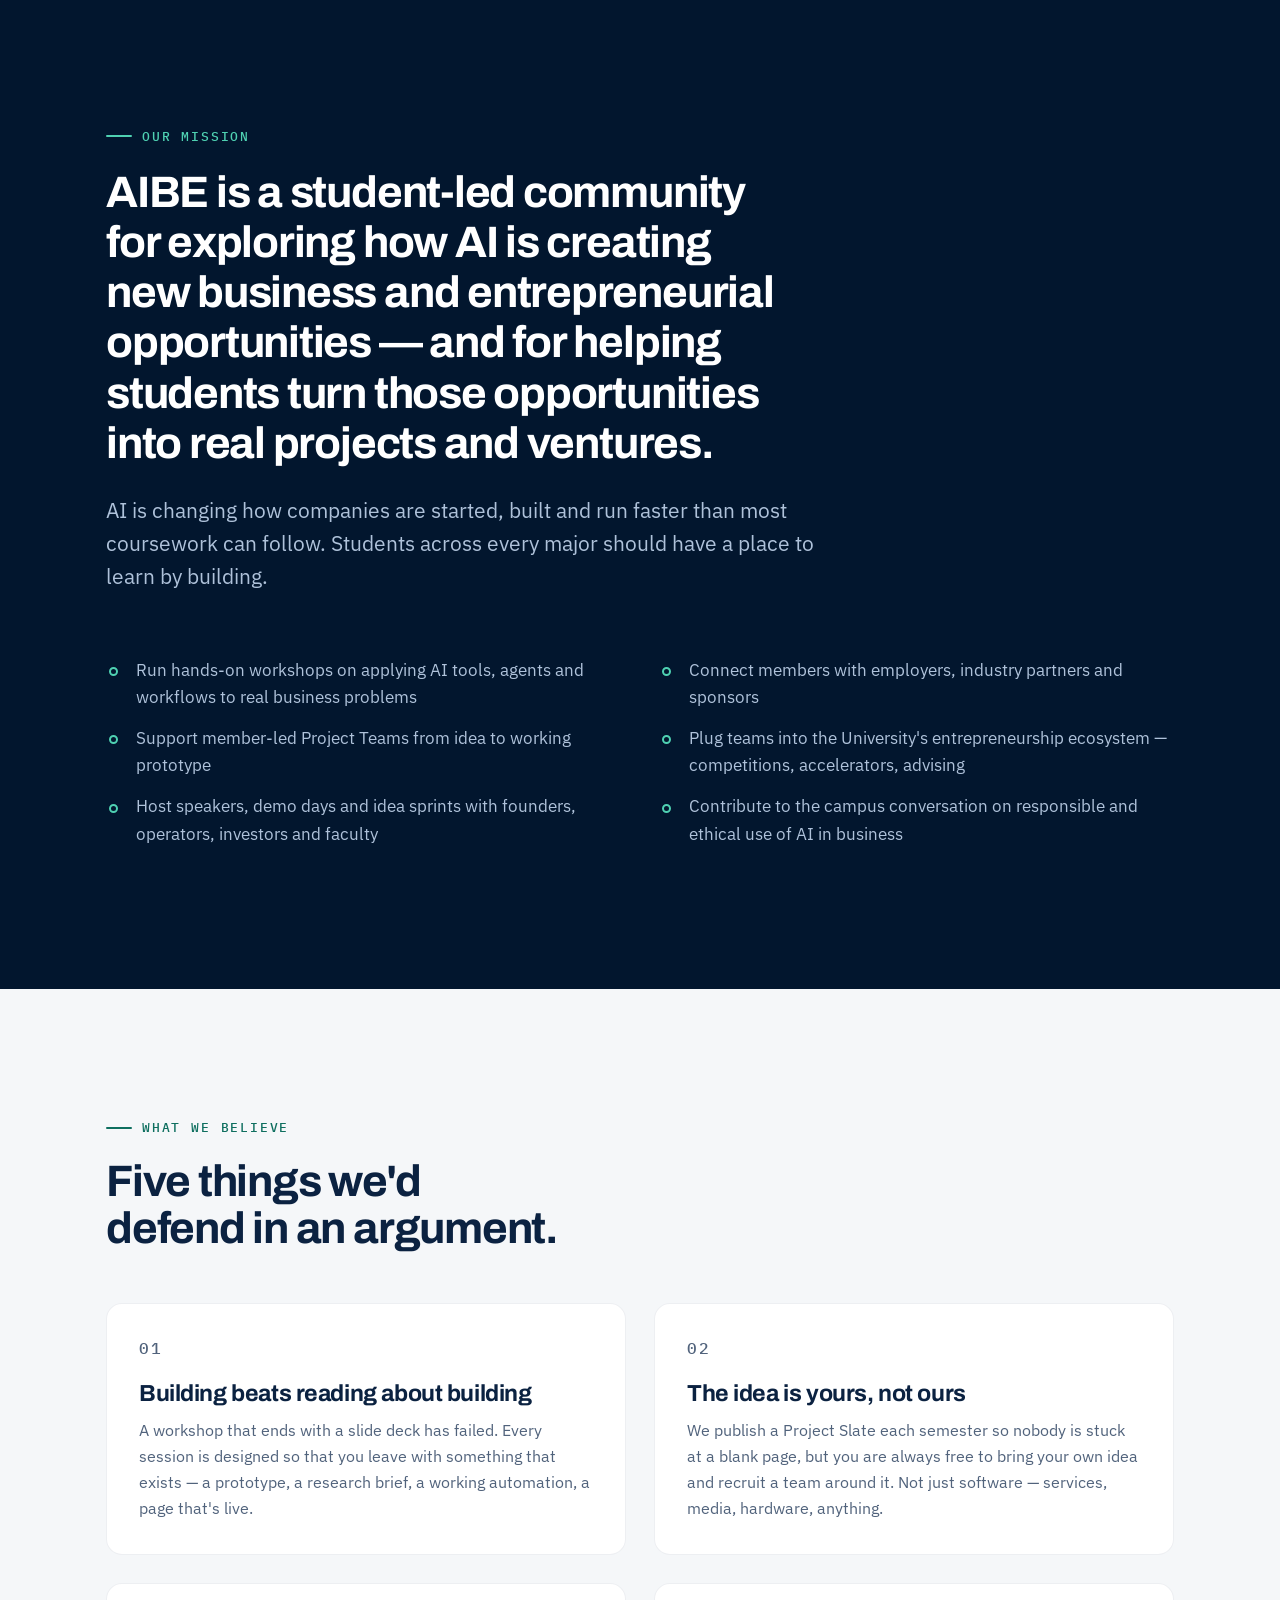
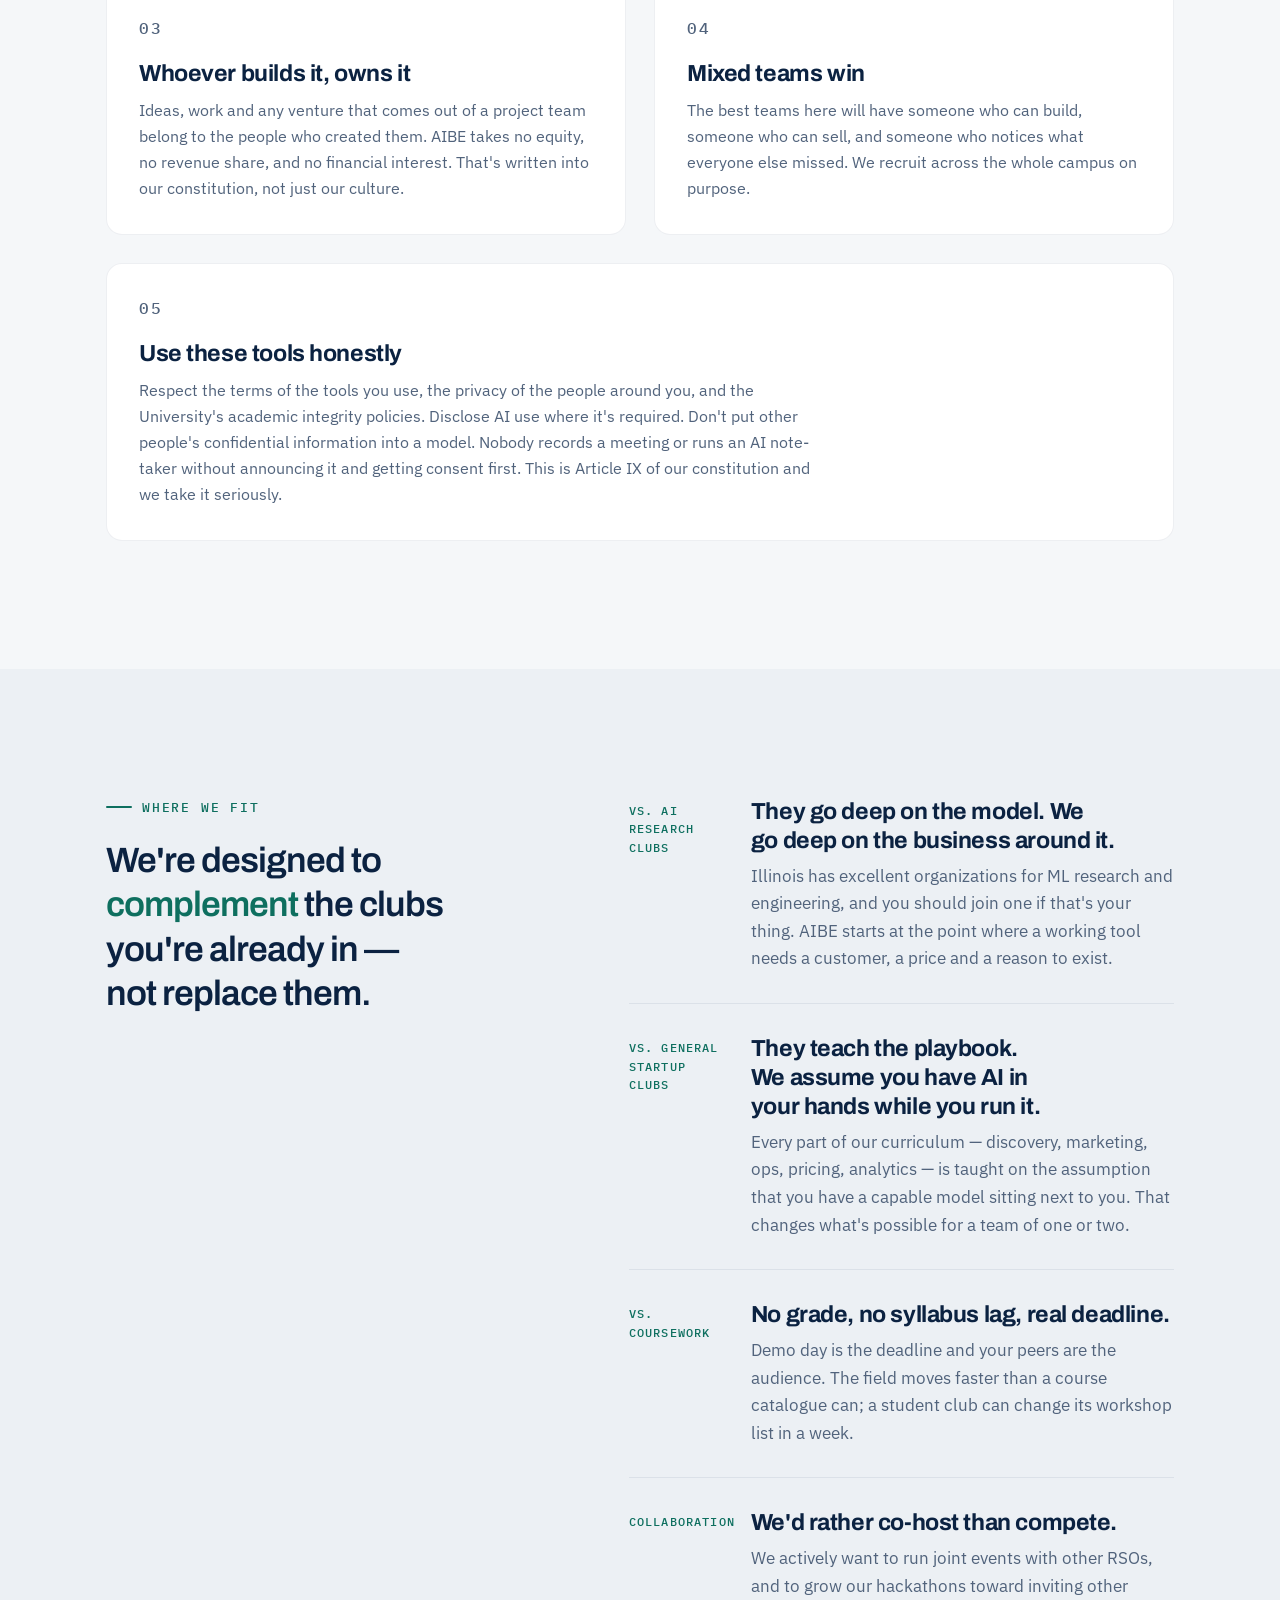
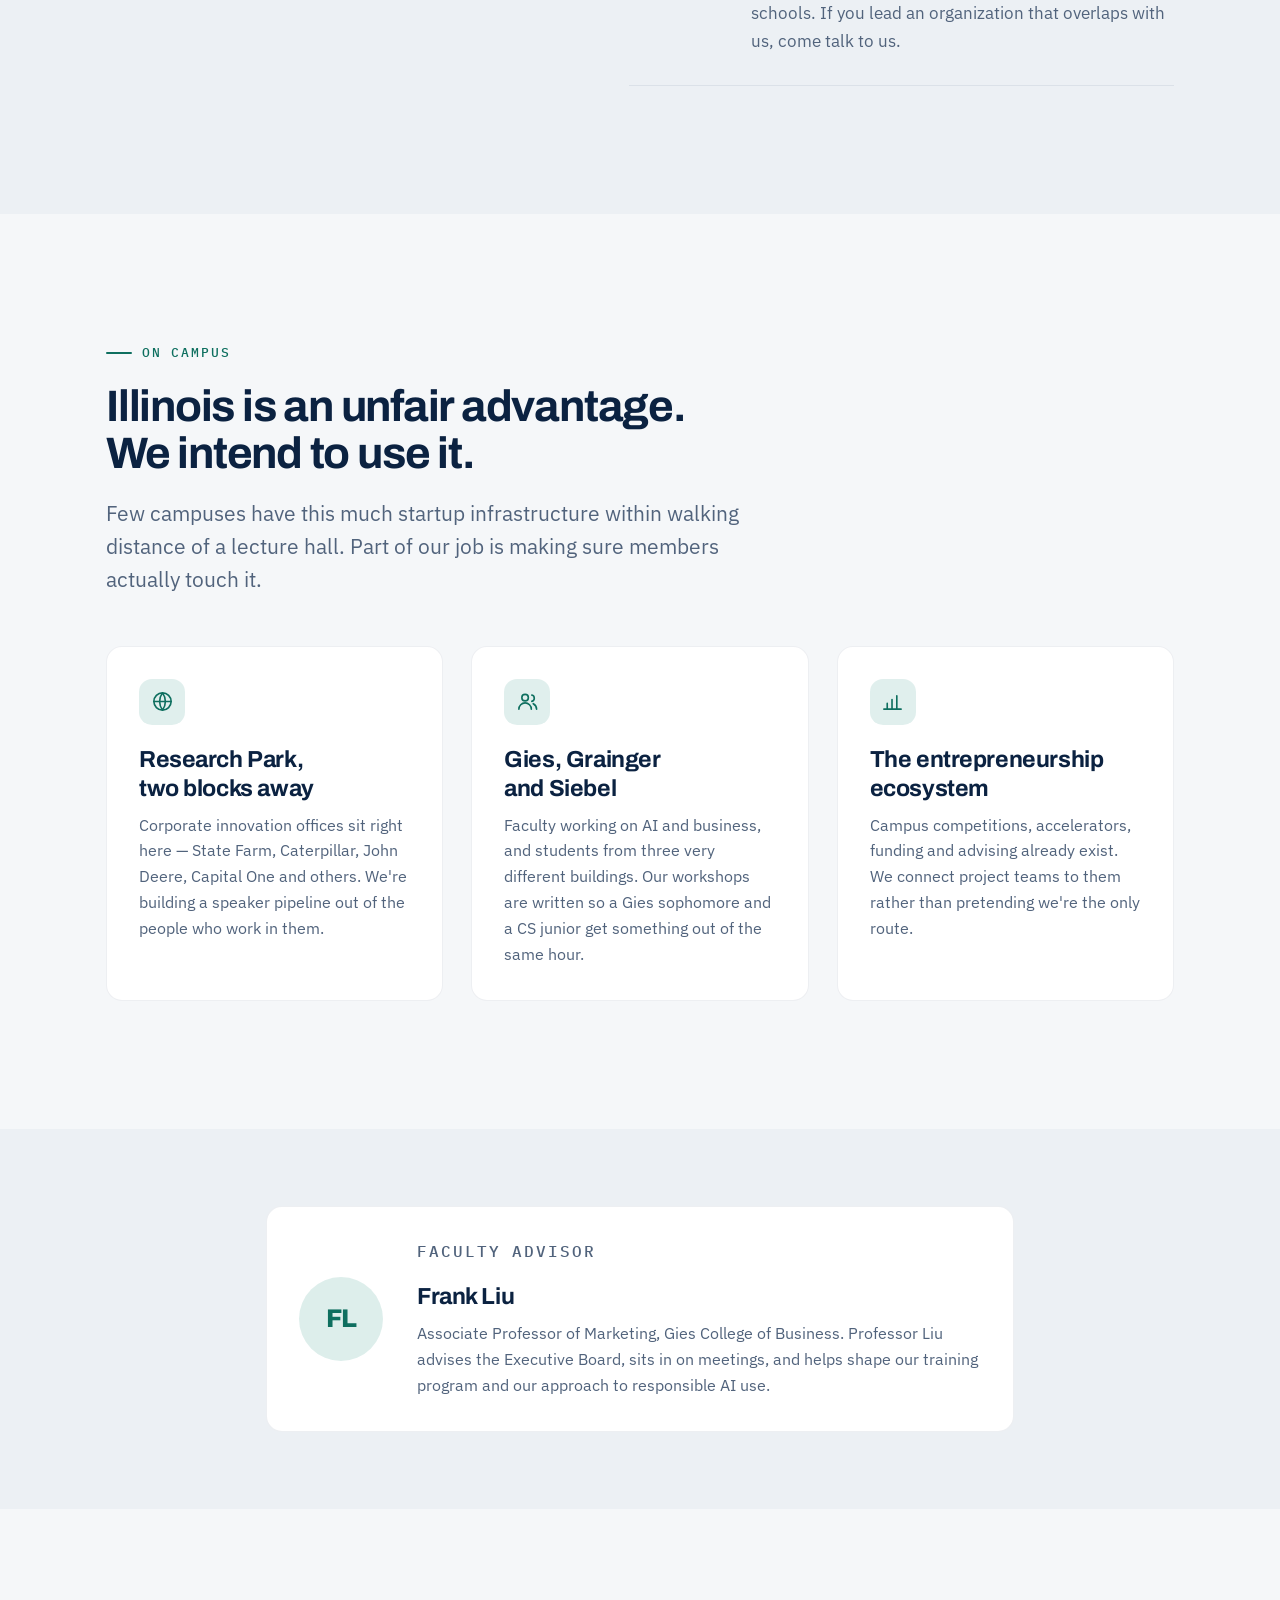
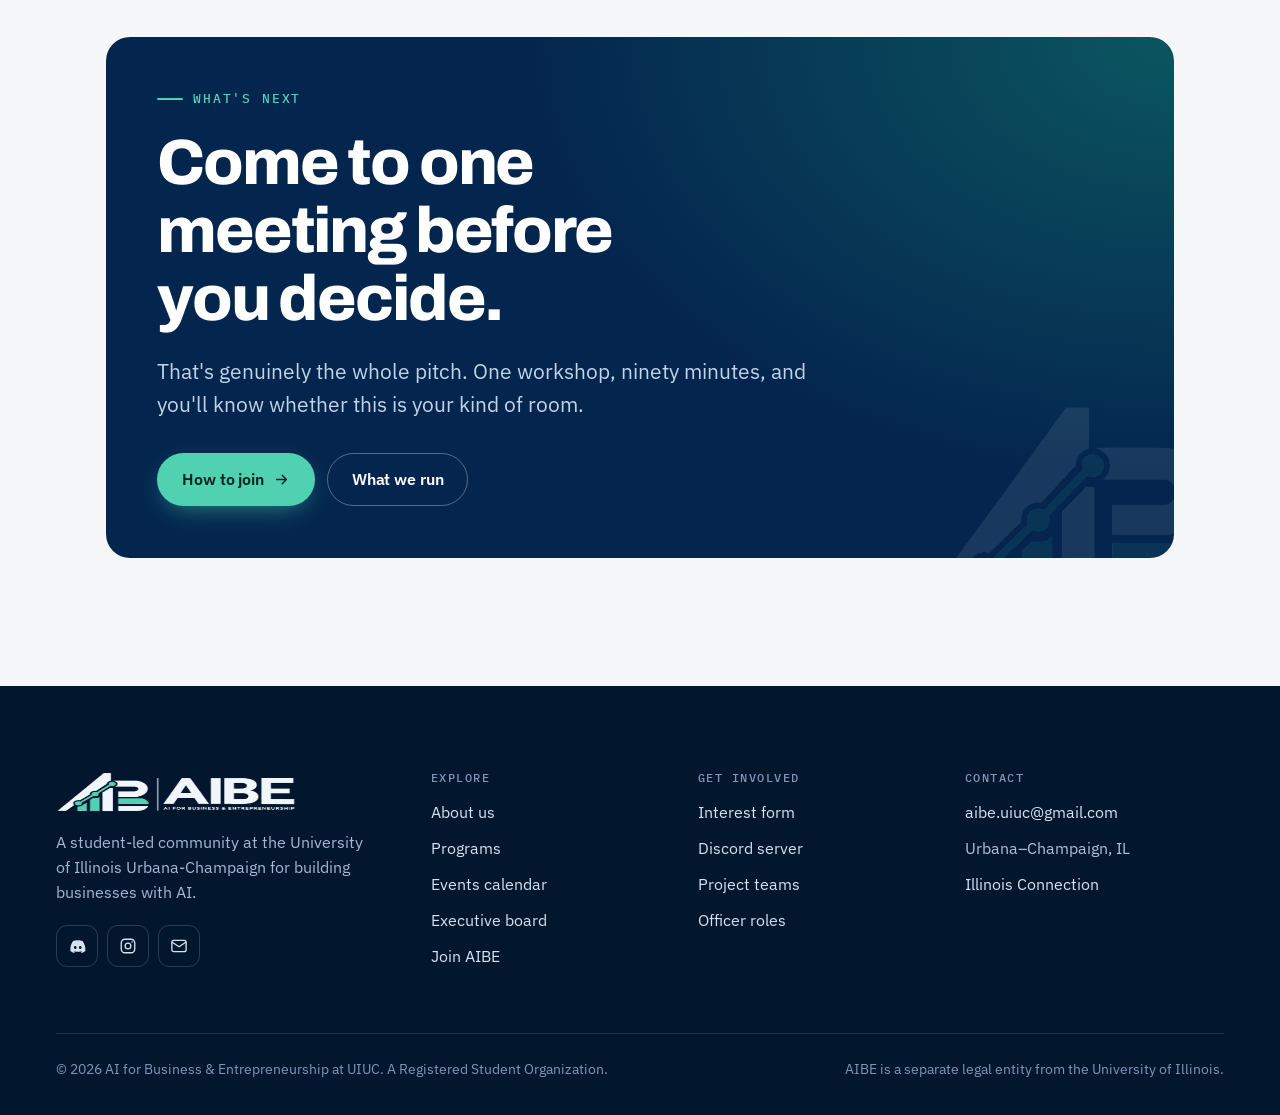
==== commit 1fdc93a7: "Add the events calendar page A sixth page driven entirely by js/events.js, so updating the schedule " ====
--- a/about.html
+++ b/about.html
@@ -36,6 +36,7 @@
           <a class="nav__link" href="index.html">Home</a>
           <a class="nav__link" href="about.html" aria-current="page">About</a>
           <a class="nav__link" href="programs.html">Programs</a>
+          <a class="nav__link" href="events.html">Events</a>
           <a class="nav__link" href="team.html">Team</a>
           <a class="nav__link" href="join.html">Join</a>
         <a class="btn btn--primary btn--sm nav__cta" href="join.html">Join AIBE</a>
@@ -265,6 +266,7 @@
           <ul>
             <li><a href="about.html">About us</a></li>
             <li><a href="programs.html">Programs</a></li>
+            <li><a href="events.html">Events calendar</a></li>
             <li><a href="team.html">Executive board</a></li>
             <li><a href="join.html">Join AIBE</a></li>
           </ul>
--- a/css/aibe.css
+++ b/css/aibe.css
@@ -162,9 +162,11 @@
 .band--elev { background: var(--bg-elev); }
 .band--tight { padding-block: clamp(52px, 6vw, 86px); }
 
-/* Ink bands keep brand colors in both themes */
-.band--ink {
-  background: var(--navy-deep);
+/* Ink surfaces keep brand colors in both themes.
+   .callout and .next are dark cards sitting inside light bands, so they need
+   the same token overrides as a full-width ink band — otherwise light-theme
+   text colors land on navy. */
+.band--ink, .callout, .next {
   color: #E3ECF7;
   --text: #E8EFF8;
   --text-2: #AFC2DA;
@@ -174,7 +176,10 @@
   --accent: var(--teal-bright);
   --bg-elev: rgba(255,255,255,.045);
 }
-.band--ink h1, .band--ink h2, .band--ink h3 { color: #FFFFFF; }
+.band--ink { background: var(--navy-deep); }
+.band--ink h1, .band--ink h2, .band--ink h3,
+.callout h1, .callout h2, .callout h3,
+.next h1, .next h2, .next h3 { color: #FFFFFF; }
 
 .grid { display: grid; gap: clamp(18px, 2.4vw, 28px); }
 .grid-2 { grid-template-columns: repeat(2, minmax(0,1fr)); }
@@ -218,7 +223,7 @@
 }
 :root[data-theme="dark"] .nav__logo .lg-dark { display: none; }
 :root[data-theme="dark"] .nav__logo .lg-light { display: block; }
-@media (max-width: 1000px) {
+@media (max-width: 1080px) {
   .nav[data-open="true"] .nav__logo .lg-light { display: none; }
   .nav[data-open="true"] .nav__logo .lg-dark { display: block; }
 }
@@ -280,7 +285,7 @@
 .nav[data-open="true"] .nav__burger span::before { transform: translateY(6px) rotate(45deg); }
 .nav[data-open="true"] .nav__burger span::after { transform: translateY(-6px) rotate(-45deg); }
 
-@media (max-width: 1000px) {
+@media (max-width: 1080px) {
   .nav__burger { display: flex; }
   .nav__links {
     position: fixed; inset: 68px 0 auto 0;
@@ -313,16 +318,24 @@
 
 .btn--primary { background: var(--teal-deep); color: #fff; box-shadow: 0 6px 18px -8px rgba(14,111,95,.8); }
 .btn--primary:hover { background: #0B5C4E; box-shadow: 0 10px 26px -10px rgba(14,111,95,.9); }
-.band--ink .btn--primary { background: var(--teal-bright); color: #02231D; box-shadow: 0 8px 26px -10px rgba(79,209,178,.7); }
-.band--ink .btn--primary:hover { background: #6EE0C4; }
+.band--ink .btn--primary,
+.callout .btn--primary,
+.next .btn--primary { background: var(--teal-bright); color: #02231D; box-shadow: 0 8px 26px -10px rgba(79,209,178,.7); }
+.band--ink .btn--primary:hover,
+.callout .btn--primary:hover,
+.next .btn--primary:hover { background: #6EE0C4; }
 
 .btn--solid { background: var(--navy); color: #fff; }
 .btn--solid:hover { background: #063464; }
 
 .btn--ghost { background: transparent; color: var(--text); border-color: var(--line); }
 .btn--ghost:hover { border-color: var(--text-3); background: var(--bg-elev); }
-.band--ink .btn--ghost { color: #fff; border-color: rgba(255,255,255,.3); }
-.band--ink .btn--ghost:hover { background: rgba(255,255,255,.1); border-color: rgba(255,255,255,.55); }
+.band--ink .btn--ghost,
+.callout .btn--ghost,
+.next .btn--ghost { color: #fff; border-color: rgba(255,255,255,.32); }
+.band--ink .btn--ghost:hover,
+.callout .btn--ghost:hover,
+.next .btn--ghost:hover { background: rgba(255,255,255,.1); border-color: rgba(255,255,255,.55); }
 
 .btn--discord { background: #5865F2; color: #fff; }
 .btn--discord:hover { background: #4752E0; }
@@ -367,7 +380,8 @@
   width: 9px; height: 9px; border-radius: 50%;
   background: var(--bg); border: 2.5px solid var(--teal);
 }
-.band--ink .ticks li::before { background: var(--navy-deep); border-color: var(--teal-bright); }
+.band--ink .ticks li::before,
+.callout .ticks li::before { background: var(--navy-deep); border-color: var(--teal-bright); }
 
 /* --- Stat strip ----------------------------------------------------------- */
 .stats { display: grid; grid-template-columns: repeat(4, minmax(0,1fr)); gap: 1px; background: var(--line-soft); border-radius: var(--r-m); overflow: hidden; }
@@ -675,3 +689,136 @@
   .hero h1 .accent { background-size: 100% 4px; }
   .marquee-line__track { animation: none; }
 }
+
+/* --- Events ---------------------------------------------------------------
+   The calendar page. Rows are built by wireEvents() in js/aibe.js from the
+   data in js/events.js.
+   -------------------------------------------------------------------------- */
+.sr-only {
+  position: absolute; width: 1px; height: 1px; padding: 0; margin: -1px;
+  overflow: hidden; clip: rect(0 0 0 0); white-space: nowrap; border: 0;
+}
+
+.ev-bar {
+  display: flex; flex-wrap: wrap; gap: 14px 20px; align-items: center;
+  justify-content: space-between; margin-bottom: clamp(22px, 2.6vw, 34px);
+  padding-bottom: 20px; border-bottom: 1px solid var(--line-soft);
+}
+.ev-chips { display: flex; flex-wrap: wrap; gap: 8px; }
+.chip {
+  min-height: 38px; padding: 8px 15px; border-radius: 999px; cursor: pointer;
+  font-family: var(--font-body); font-size: .9rem; font-weight: 500;
+  background: transparent; color: var(--text-2);
+  border: 1px solid var(--line);
+  transition: background .2s var(--ease), color .2s var(--ease), border-color .2s var(--ease);
+}
+.chip:hover { color: var(--text); border-color: var(--text-3); }
+.chip[aria-pressed="true"] {
+  background: var(--navy); border-color: var(--navy); color: #fff; font-weight: 600;
+}
+@media (prefers-color-scheme: dark) {
+  :root:not([data-theme="light"]) .chip[aria-pressed="true"] {
+    background: var(--teal-bright); border-color: var(--teal-bright); color: #02231D;
+  }
+}
+:root[data-theme="dark"] .chip[aria-pressed="true"] {
+  background: var(--teal-bright); border-color: var(--teal-bright); color: #02231D;
+}
+.ev-count {
+  font-family: var(--font-mono); font-size: .78rem; letter-spacing: .1em;
+  text-transform: uppercase; color: var(--text-3); white-space: nowrap;
+}
+
+.ev-month {
+  font-family: var(--font-mono); font-size: .76rem; font-weight: 500;
+  letter-spacing: .14em; text-transform: uppercase; color: var(--accent);
+  margin: clamp(30px, 3.4vw, 46px) 0 4px;
+  padding-bottom: 10px; border-bottom: 1px solid var(--line-soft);
+}
+.ev-month:first-child { margin-top: 0; }
+
+.ev-list { list-style: none; margin: 0; padding: 0; }
+.ev {
+  display: grid; grid-template-columns: 74px 1fr;
+  gap: clamp(16px, 2.2vw, 28px);
+  padding: clamp(20px, 2.2vw, 26px) 0;
+  border-bottom: 1px solid var(--line-soft);
+}
+.ev__date {
+  display: grid; justify-items: center; align-content: start; align-self: start;
+  padding: 10px 0 12px; border-radius: var(--r-s);
+  background: var(--bg-elev); border: 1px solid var(--line-soft);
+  line-height: 1;
+}
+.ev__mon {
+  font-family: var(--font-mono); font-size: .66rem; font-weight: 500;
+  letter-spacing: .12em; text-transform: uppercase; color: var(--accent);
+}
+.ev__num {
+  font-family: var(--font-display); font-weight: 800; font-size: 1.75rem;
+  letter-spacing: -.035em; color: var(--text); margin: 6px 0 5px;
+  font-variant-numeric: tabular-nums;
+}
+.ev__dow {
+  font-family: var(--font-mono); font-size: .62rem; letter-spacing: .1em;
+  text-transform: uppercase; color: var(--text-3);
+}
+.ev__body { min-width: 0; }
+.ev__tag {
+  font-family: var(--font-mono); font-size: .68rem; font-weight: 500;
+  letter-spacing: .13em; text-transform: uppercase; color: var(--accent);
+  margin: 0 0 7px;
+}
+.ev__title {
+  font-family: var(--font-display); font-weight: 700;
+  font-size: clamp(1.1rem, 1.7vw, 1.32rem); letter-spacing: -.02em;
+  line-height: 1.22; margin: 0;
+}
+.ev__meta { font-size: .94rem; color: var(--text-2); margin: 7px 0 0; font-variant-numeric: tabular-nums; }
+.ev__blurb { font-size: 1rem; color: var(--text-2); margin: 10px 0 0; max-width: 62ch; }
+.ev__actions { display: flex; flex-wrap: wrap; gap: 9px; margin-top: 15px; }
+
+@media (max-width: 560px) {
+  .ev { grid-template-columns: 58px 1fr; gap: 14px; }
+  .ev__num { font-size: 1.45rem; }
+}
+
+.ev-empty {
+  border: 1px dashed var(--line); border-radius: var(--r-m);
+  padding: clamp(26px, 3.4vw, 40px); text-align: center;
+  color: var(--text-2); max-width: none;
+}
+
+.next {
+  border-radius: var(--r-l); padding: clamp(28px, 4vw, 54px);
+  background:
+    radial-gradient(110% 150% at 100% 0%, rgba(18,134,115,.5) 0%, transparent 62%),
+    var(--navy);
+  position: relative; overflow: hidden;
+}
+.next__when {
+  font-family: var(--font-mono); font-size: .82rem; letter-spacing: .05em;
+  color: #BFF0E2; margin: 20px 0 0;
+}
+
+.ev-draft {
+  display: flex; gap: 13px; align-items: flex-start;
+  border: 1px solid color-mix(in srgb, var(--teal) 34%, transparent);
+  border-radius: var(--r-s); padding: 15px 18px;
+  background: color-mix(in srgb, var(--teal) 8%, transparent);
+  font-size: .95rem; color: var(--text-2);
+  margin-bottom: clamp(26px, 3vw, 38px);
+}
+.ev-draft svg { width: 18px; height: 18px; flex: none; color: var(--accent); margin-top: 2px; }
+.ev-draft strong { color: var(--text); font-weight: 600; }
+
+.rhythm { display: grid; grid-template-columns: repeat(3, minmax(0,1fr)); gap: 1px; background: var(--line-soft); border-radius: var(--r-m); overflow: hidden; }
+.rhythm > div { background: var(--bg); padding: clamp(20px,2.4vw,28px); }
+.band--ink .rhythm > div { background: var(--navy-deep); }
+.rhythm dt {
+  font-family: var(--font-mono); font-size: .72rem; font-weight: 500;
+  letter-spacing: .12em; text-transform: uppercase; color: var(--accent); margin-bottom: 10px;
+}
+.rhythm dd { margin: 0; font-size: 1.02rem; color: var(--text-2); }
+.rhythm dd strong { color: var(--text); font-weight: 600; display: block; font-family: var(--font-display); font-size: 1.1rem; letter-spacing: -.015em; margin-bottom: 4px; }
+@media (max-width: 760px) { .rhythm { grid-template-columns: 1fr; } }
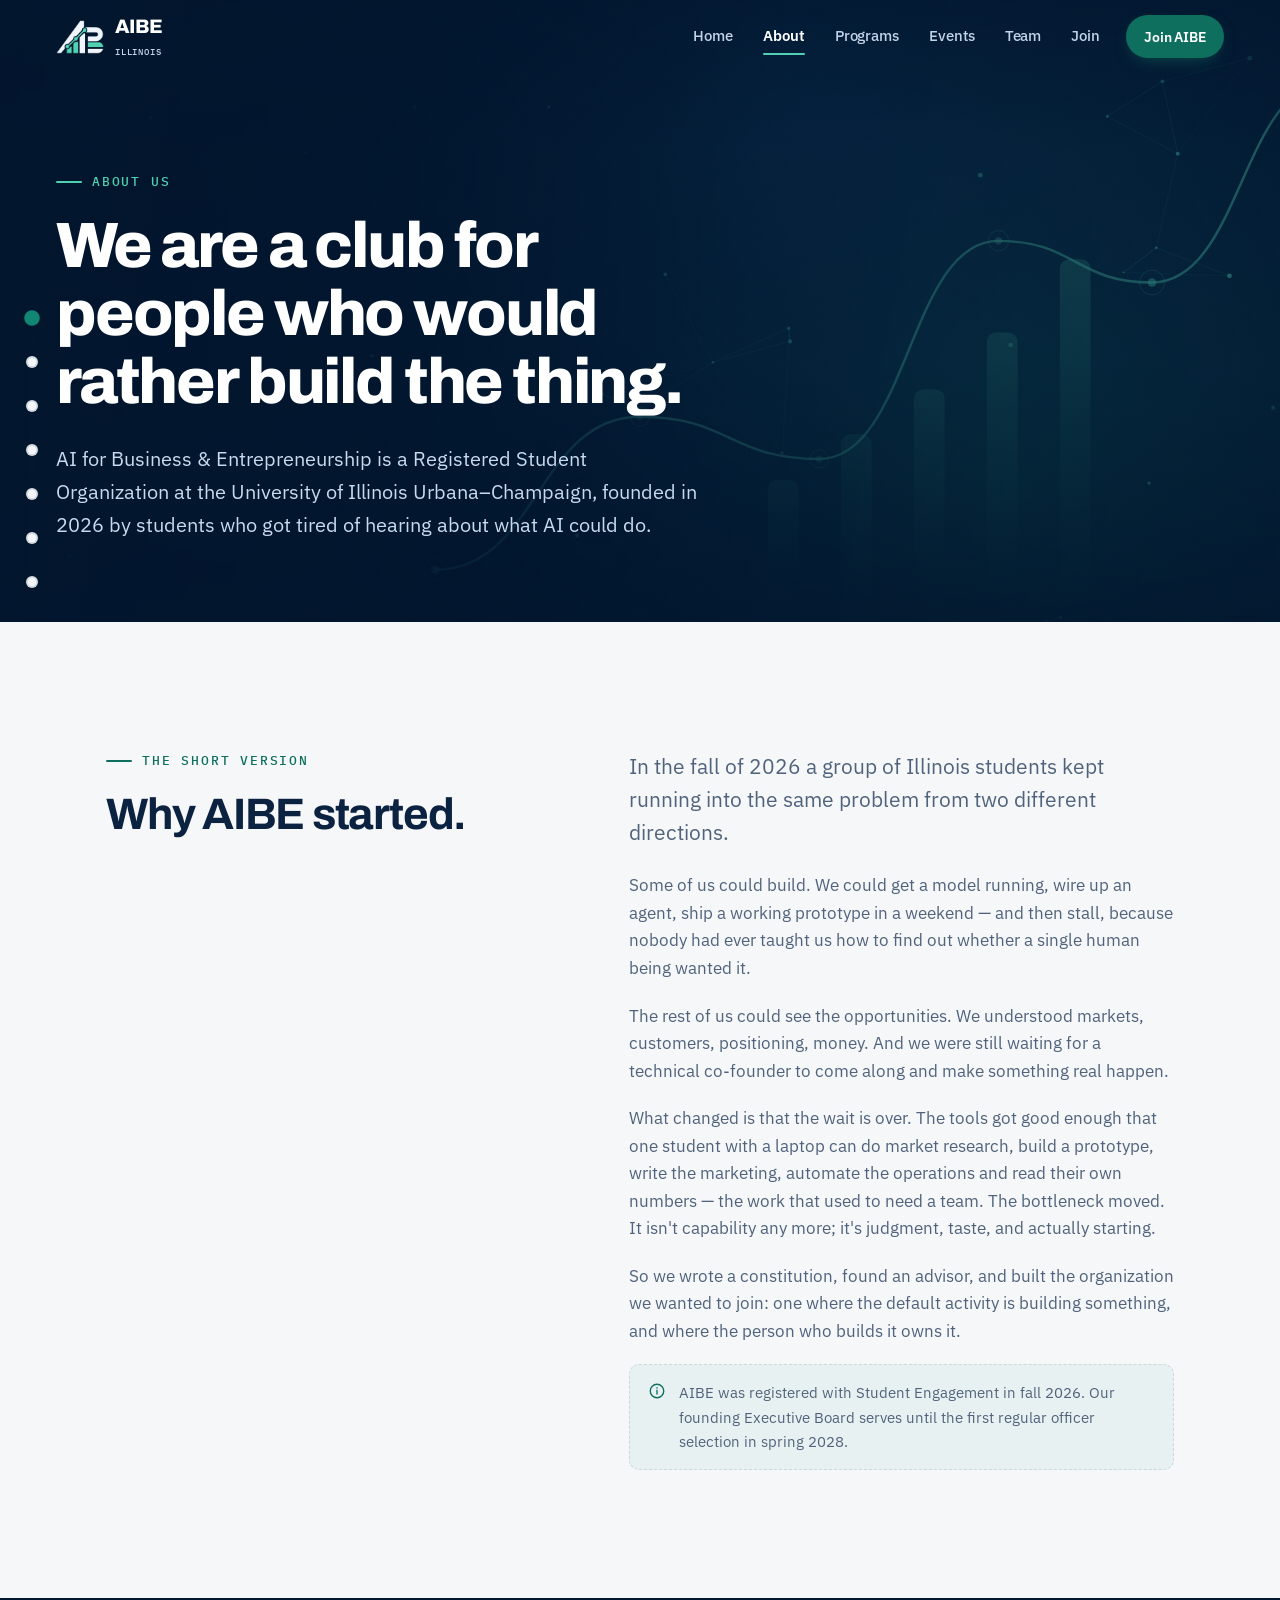
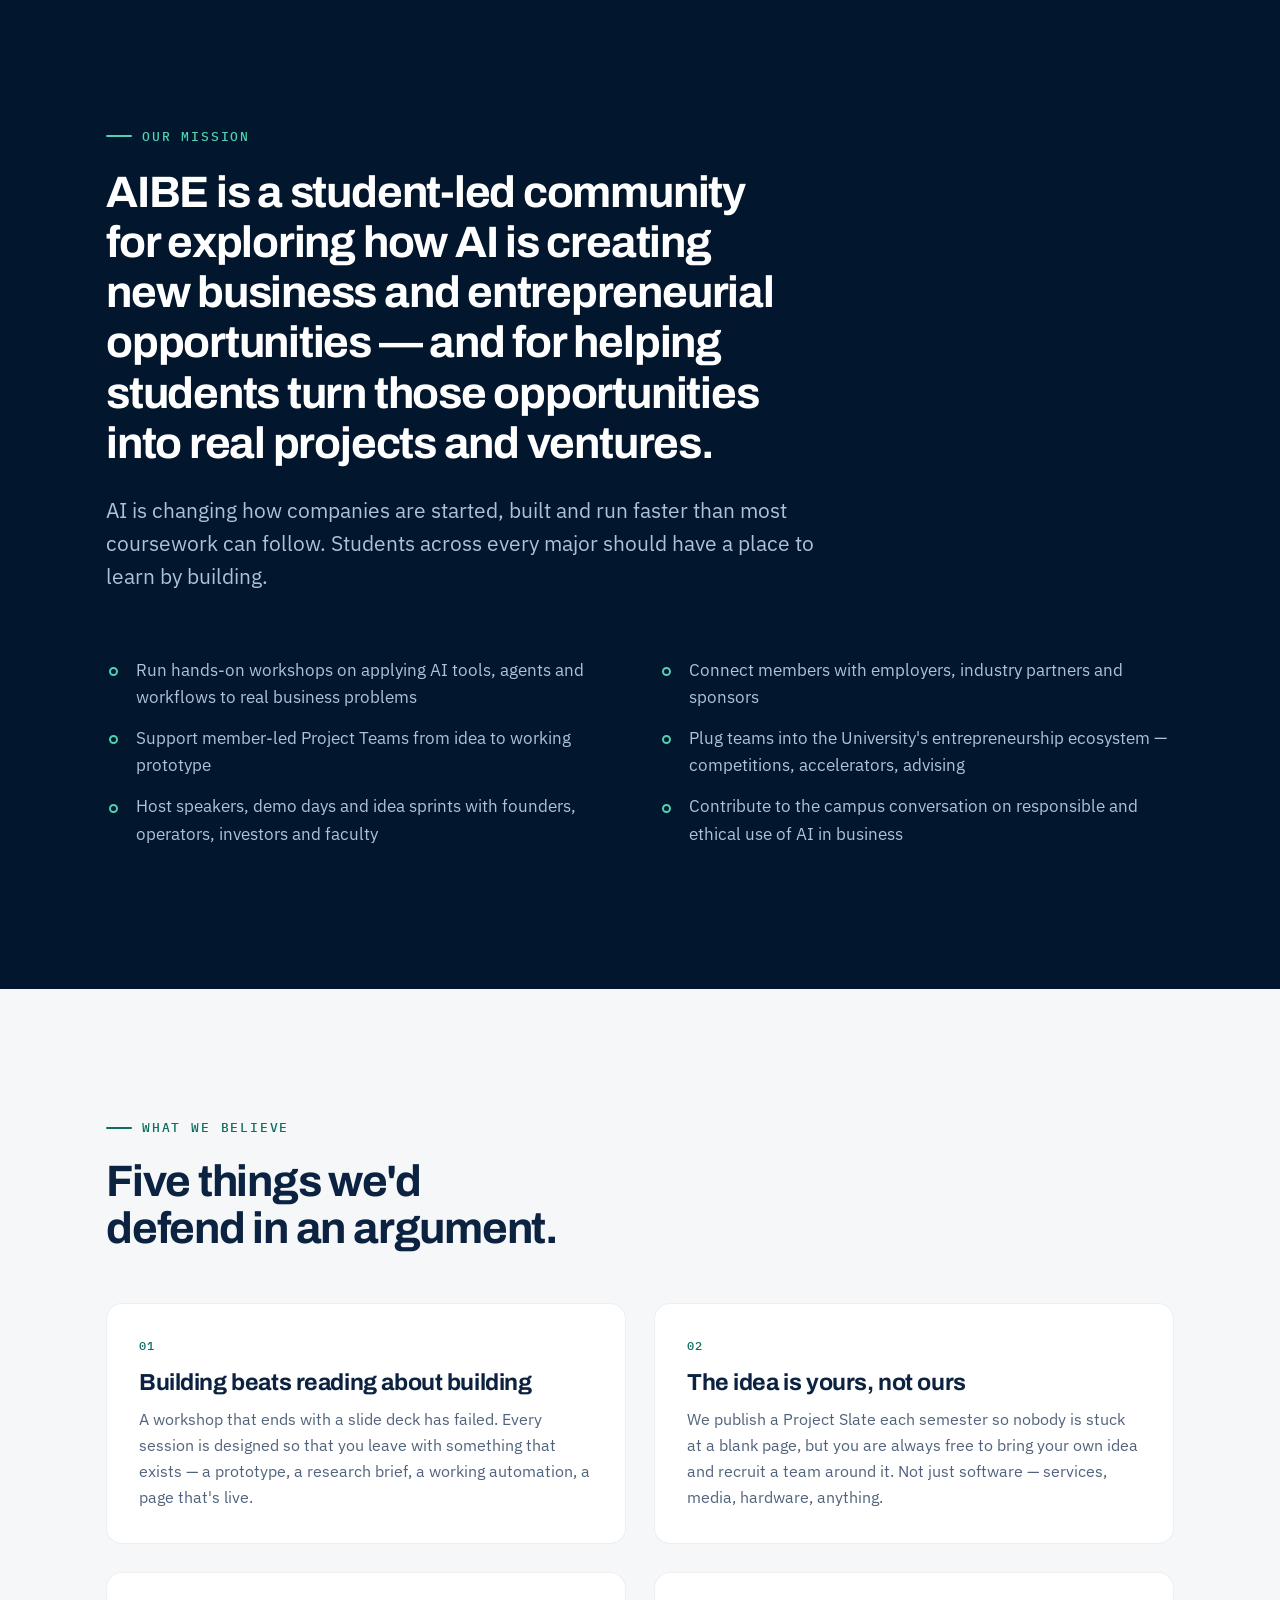
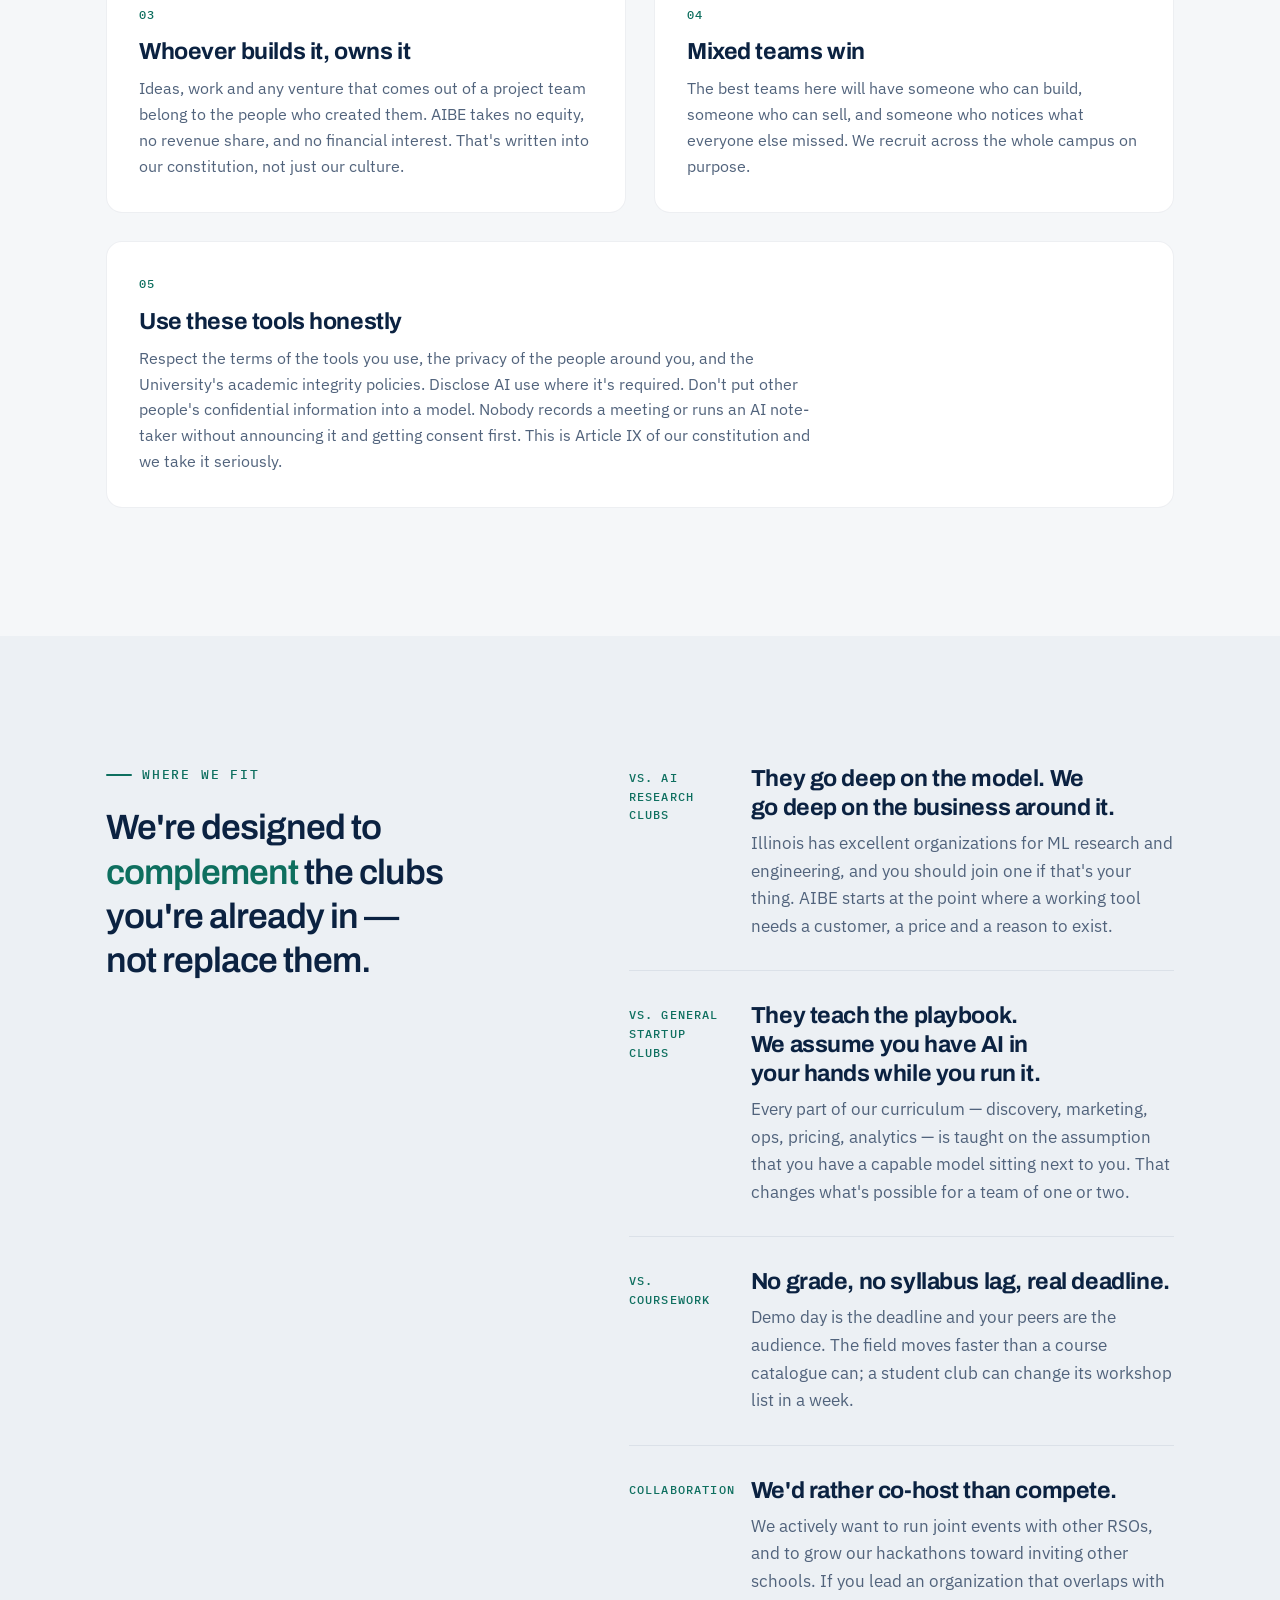
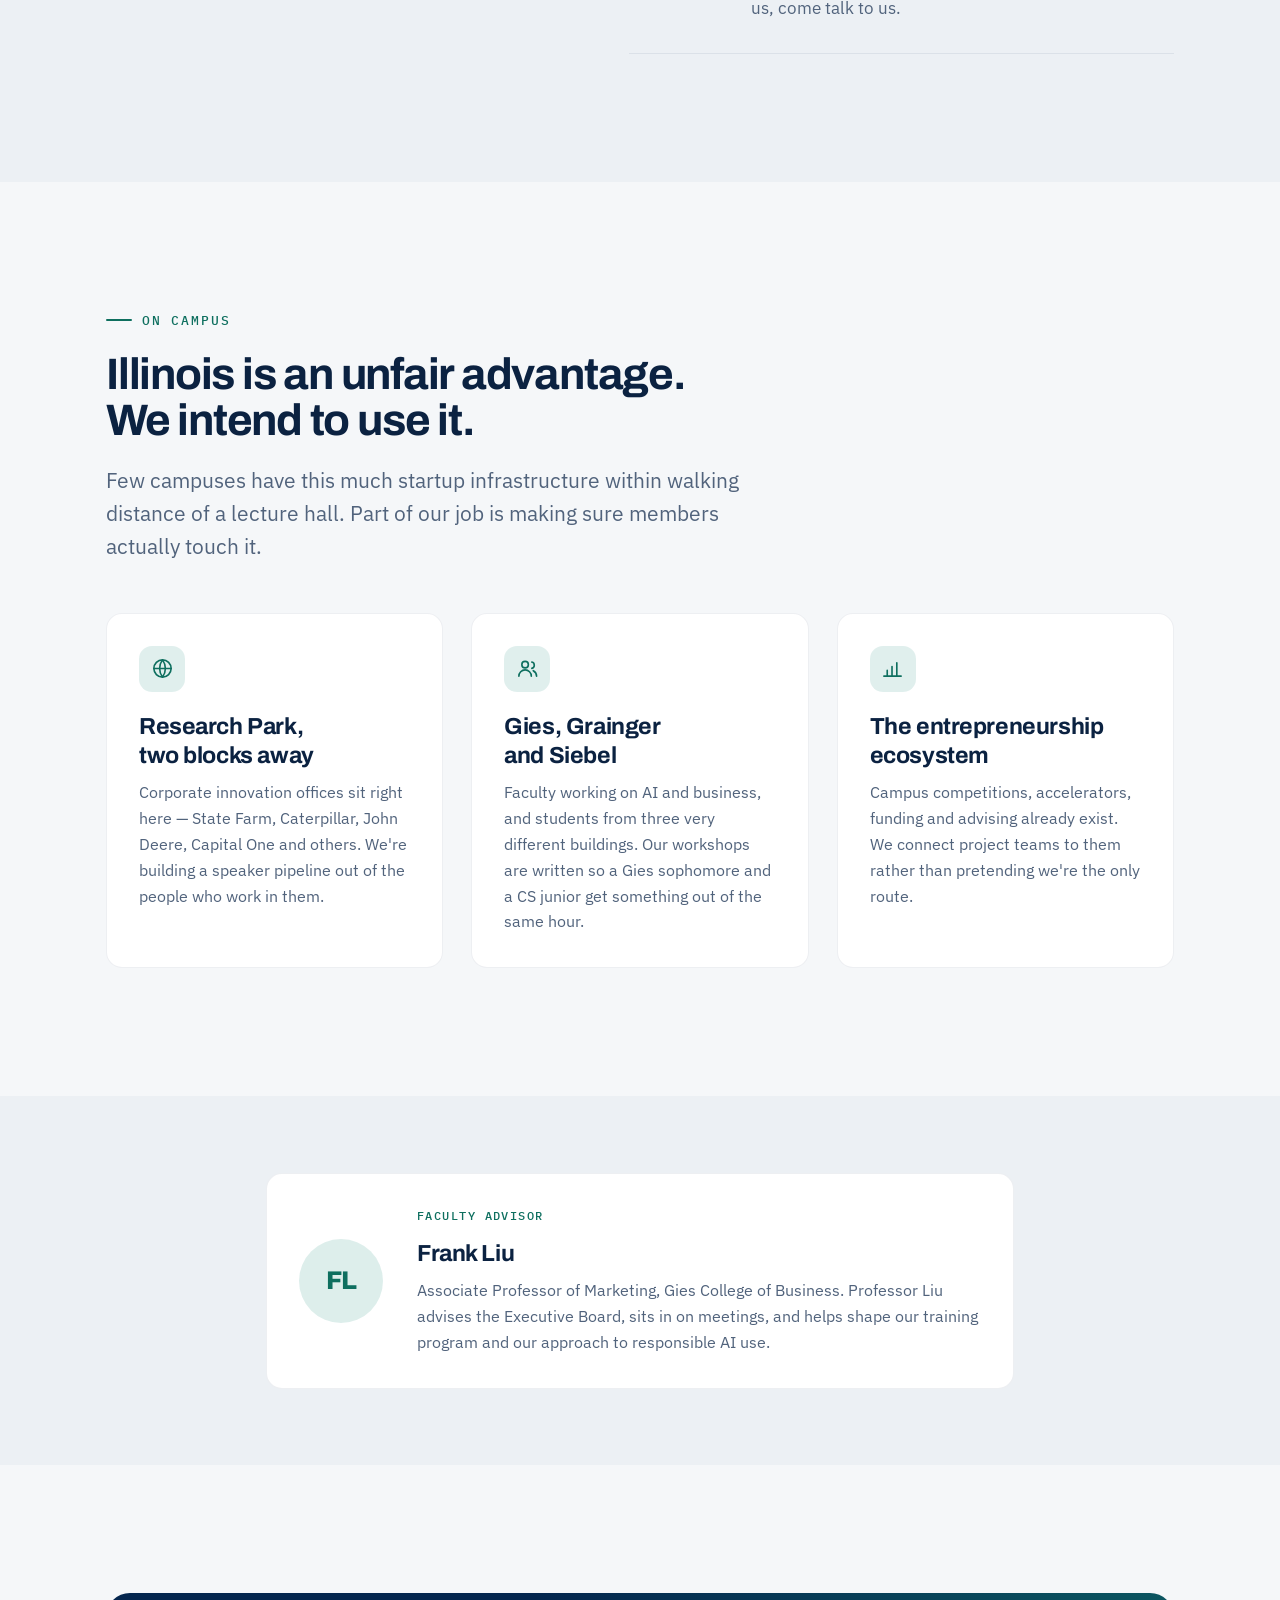
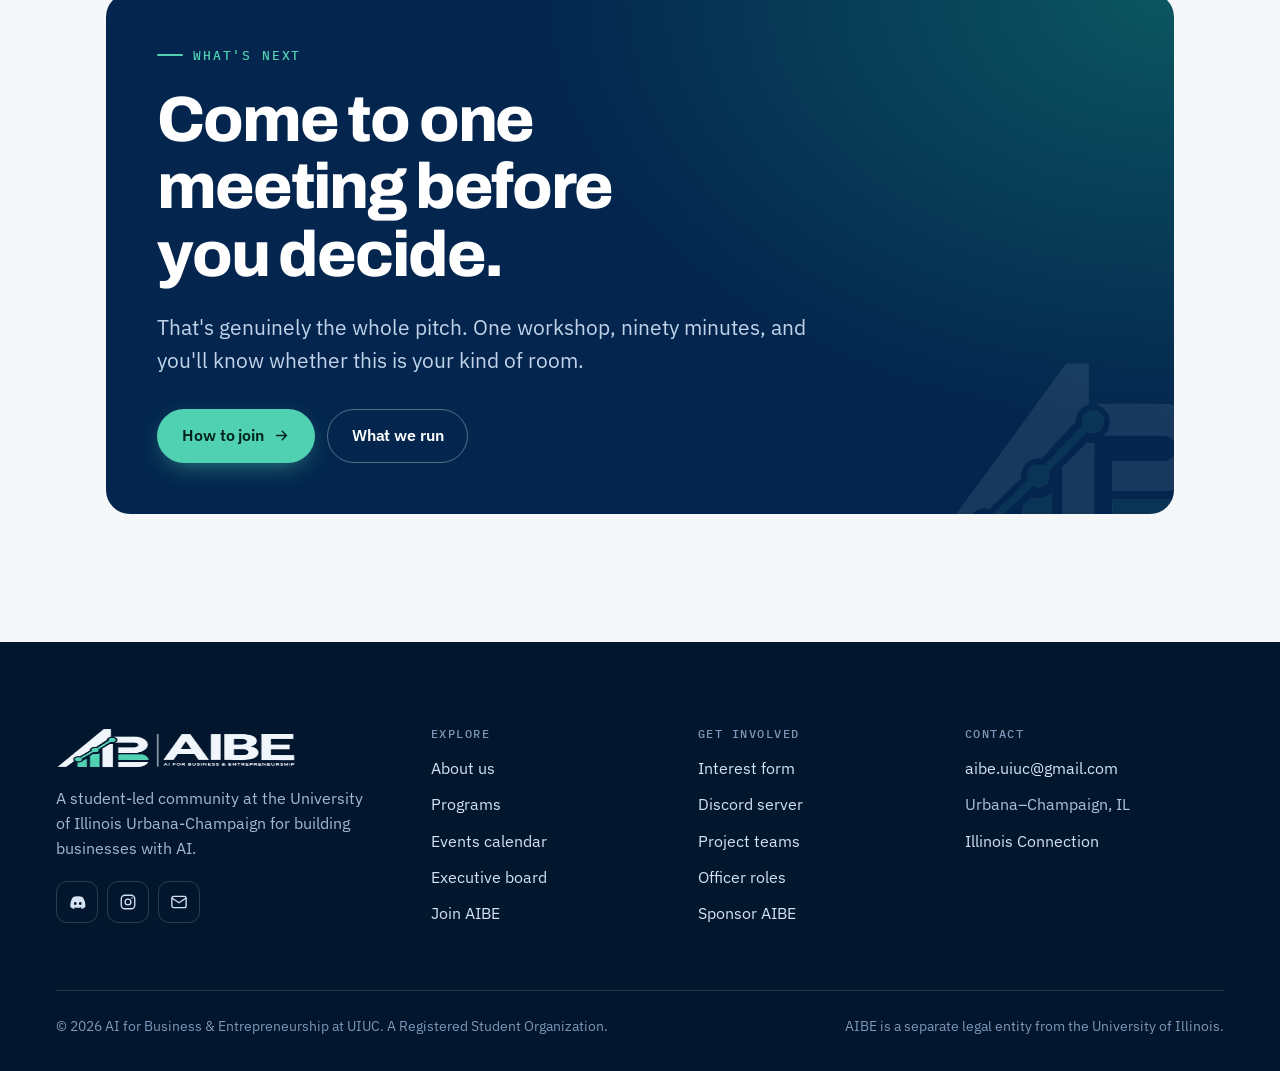
==== commit 68d3a6d2: "Add the sponsors page A seventh page aimed at companies rather than students: what we need the money" ====
--- a/about.html
+++ b/about.html
@@ -278,6 +278,7 @@
             <li><a data-link="discord">Discord server</a></li>
             <li><a href="programs.html#projects">Project teams</a></li>
             <li><a href="join.html#officers">Officer roles</a></li>
+            <li><a href="sponsors.html">Sponsor AIBE</a></li>
           </ul>
         </div>
         <div>
--- a/css/aibe.css
+++ b/css/aibe.css
@@ -166,7 +166,7 @@
    .callout and .next are dark cards sitting inside light bands, so they need
    the same token overrides as a full-width ink band — otherwise light-theme
    text colors land on navy. */
-.band--ink, .callout, .next {
+.band--ink, .callout, .next, .hero {
   color: #E3ECF7;
   --text: #E8EFF8;
   --text-2: #AFC2DA;
@@ -320,10 +320,12 @@
 .btn--primary:hover { background: #0B5C4E; box-shadow: 0 10px 26px -10px rgba(14,111,95,.9); }
 .band--ink .btn--primary,
 .callout .btn--primary,
-.next .btn--primary { background: var(--teal-bright); color: #02231D; box-shadow: 0 8px 26px -10px rgba(79,209,178,.7); }
+.next .btn--primary,
+.hero .btn--primary { background: var(--teal-bright); color: #02231D; box-shadow: 0 8px 26px -10px rgba(79,209,178,.7); }
 .band--ink .btn--primary:hover,
 .callout .btn--primary:hover,
-.next .btn--primary:hover { background: #6EE0C4; }
+.next .btn--primary:hover,
+.hero .btn--primary:hover { background: #6EE0C4; }
 
 .btn--solid { background: var(--navy); color: #fff; }
 .btn--solid:hover { background: #063464; }
@@ -332,10 +334,12 @@
 .btn--ghost:hover { border-color: var(--text-3); background: var(--bg-elev); }
 .band--ink .btn--ghost,
 .callout .btn--ghost,
-.next .btn--ghost { color: #fff; border-color: rgba(255,255,255,.32); }
+.next .btn--ghost,
+.hero .btn--ghost { color: #fff; border-color: rgba(255,255,255,.32); }
 .band--ink .btn--ghost:hover,
 .callout .btn--ghost:hover,
-.next .btn--ghost:hover { background: rgba(255,255,255,.1); border-color: rgba(255,255,255,.55); }
+.next .btn--ghost:hover,
+.hero .btn--ghost:hover { background: rgba(255,255,255,.1); border-color: rgba(255,255,255,.55); }
 
 .btn--discord { background: #5865F2; color: #fff; }
 .btn--discord:hover { background: #4752E0; }
@@ -360,7 +364,7 @@
   letter-spacing: .12em; text-transform: uppercase; color: var(--accent);
 }
 .card h3 { margin: 0 0 10px; }
-.card p { font-size: 1rem; color: var(--text-2); }
+:where(.card) p { font-size: 1rem; color: var(--text-2); }
 
 .icon-badge {
   width: 46px; height: 46px; border-radius: 13px; display: grid; place-items: center;
@@ -605,7 +609,7 @@
   color: #fff; position: relative; overflow: hidden;
 }
 .callout h2 { color: #fff; }
-.callout p { color: #C2D4EA; }
+:where(.callout) p { color: #C2D4EA; }
 .callout__mark {
   position: absolute; right: -40px; bottom: -58px; width: 300px; opacity: .085;
   pointer-events: none; user-select: none;
@@ -822,3 +826,39 @@
 .rhythm dd { margin: 0; font-size: 1.02rem; color: var(--text-2); }
 .rhythm dd strong { color: var(--text); font-weight: 600; display: block; font-family: var(--font-display); font-size: 1.1rem; letter-spacing: -.015em; margin-bottom: 4px; }
 @media (max-width: 760px) { .rhythm { grid-template-columns: 1fr; } }
+
+/* --- Sponsorship tiers ----------------------------------------------------- */
+.tiers { align-items: start; }
+.tier { display: flex; flex-direction: column; }
+.tier__amt {
+  font-family: var(--font-display); font-weight: 800;
+  font-size: clamp(1.8rem, 2.8vw, 2.3rem); letter-spacing: -.04em; line-height: 1;
+  color: var(--text); margin: 10px 0 20px; font-variant-numeric: tabular-nums;
+}
+.tier__amt span {
+  display: block; font-family: var(--font-body); font-size: .88rem; font-weight: 400;
+  letter-spacing: 0; color: var(--text-3); margin-top: 8px;
+}
+.tier__list { margin-top: auto; }
+.tier__list li { font-size: 1rem; }
+.tier--featured {
+  border-color: color-mix(in srgb, var(--teal) 45%, transparent);
+  box-shadow: var(--shadow-m);
+}
+.tier__flag {
+  position: absolute; top: -11px; left: clamp(22px, 2.6vw, 32px);
+  font-family: var(--font-mono); font-size: .66rem; font-weight: 500;
+  letter-spacing: .12em; text-transform: uppercase;
+  background: var(--teal-deep); color: #fff;
+  padding: 5px 11px; border-radius: 999px; margin: 0;
+}
+@media (prefers-color-scheme: dark) {
+  :root:not([data-theme="light"]) .tier__flag { background: var(--teal-bright); color: #02231D; }
+}
+:root[data-theme="dark"] .tier__flag { background: var(--teal-bright); color: #02231D; }
+
+.partner-strip {
+  display: flex; flex-wrap: wrap; align-items: center; justify-content: space-between;
+  gap: 20px 32px;
+}
+.partner-strip .eyebrow { margin-bottom: 12px; }
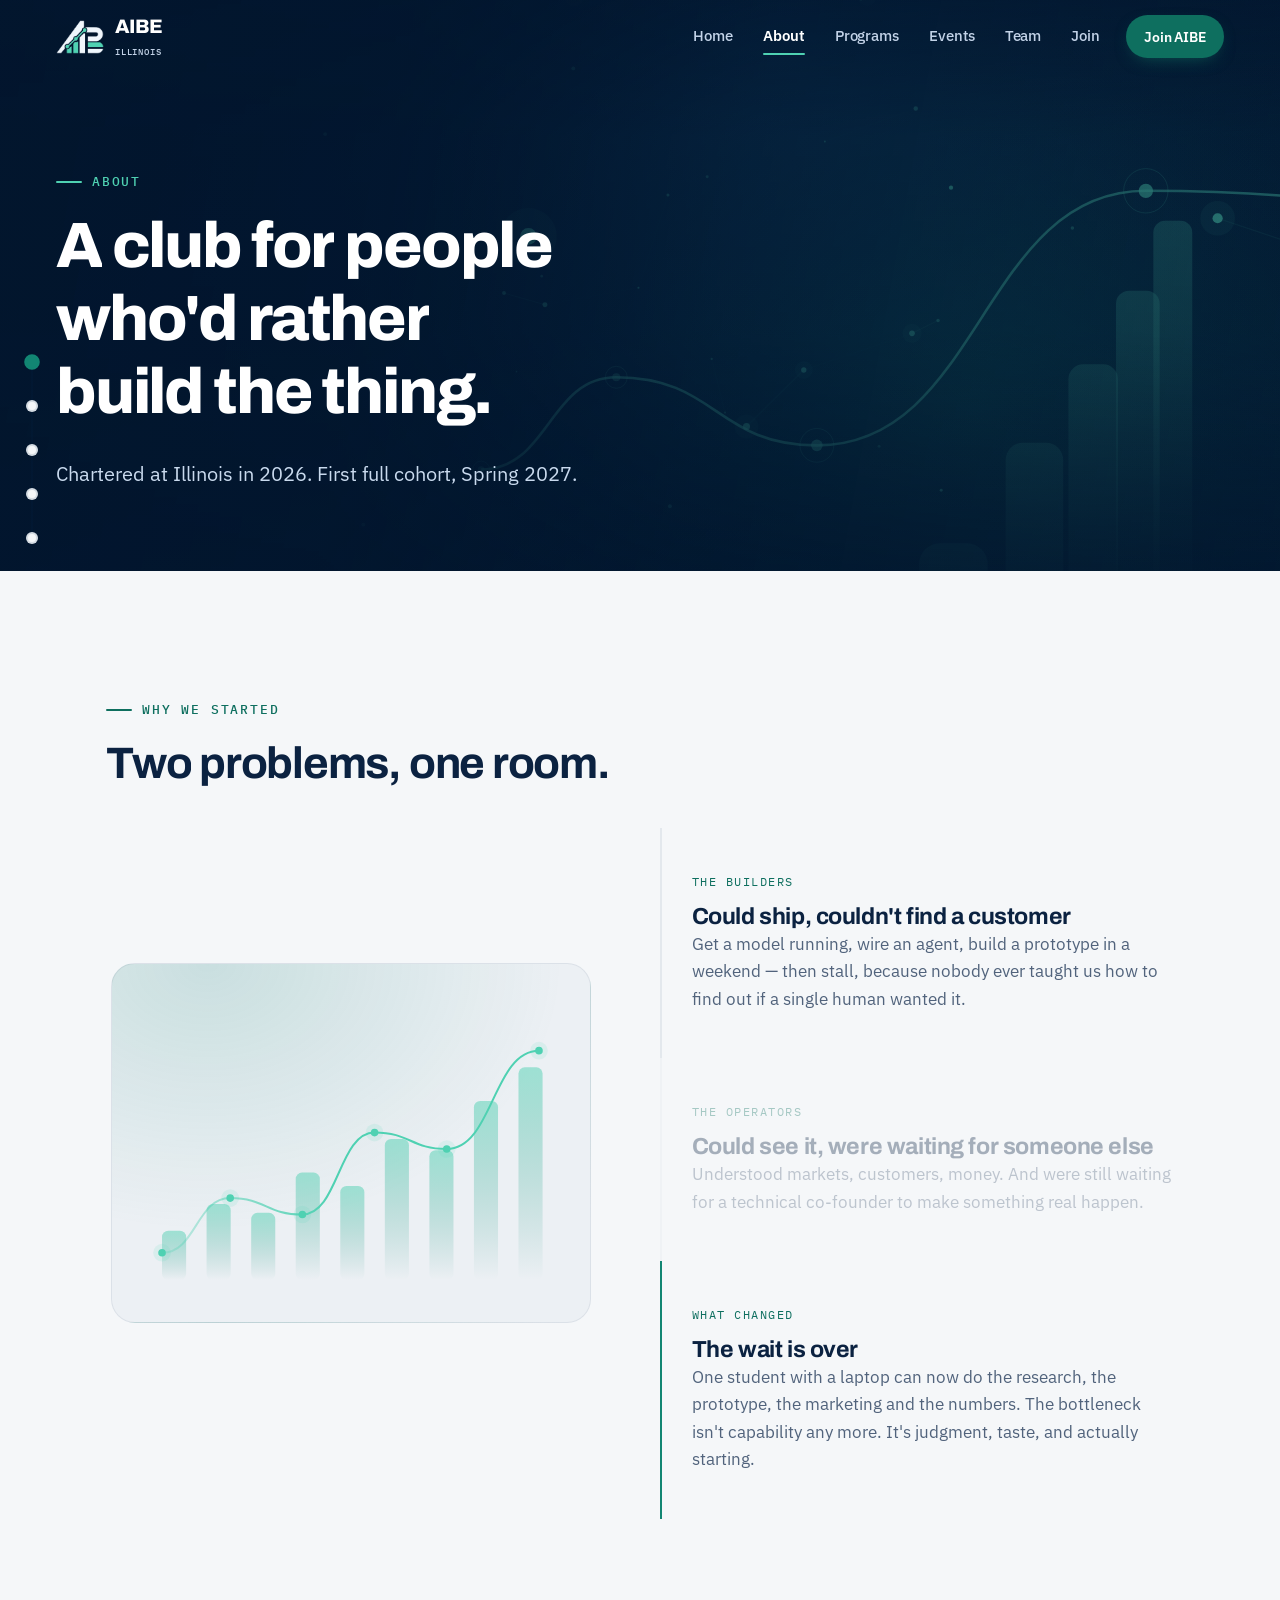
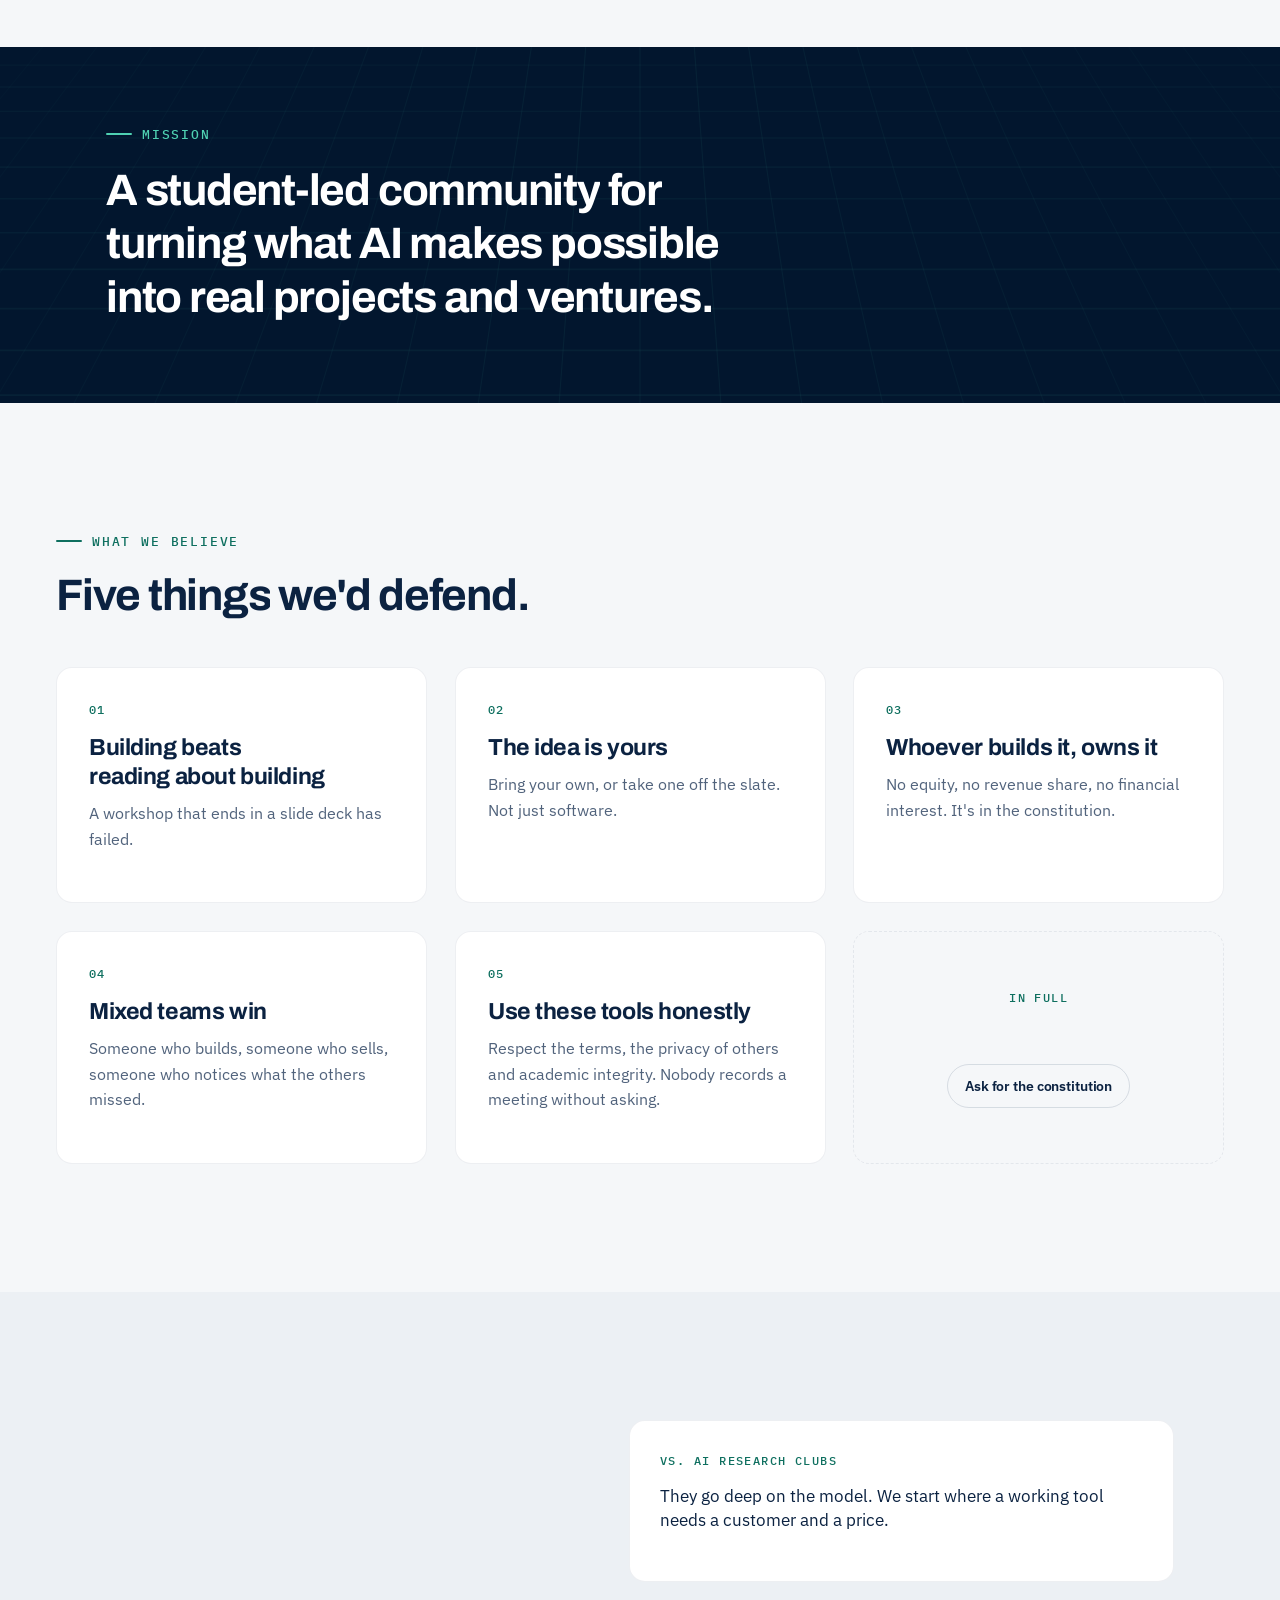
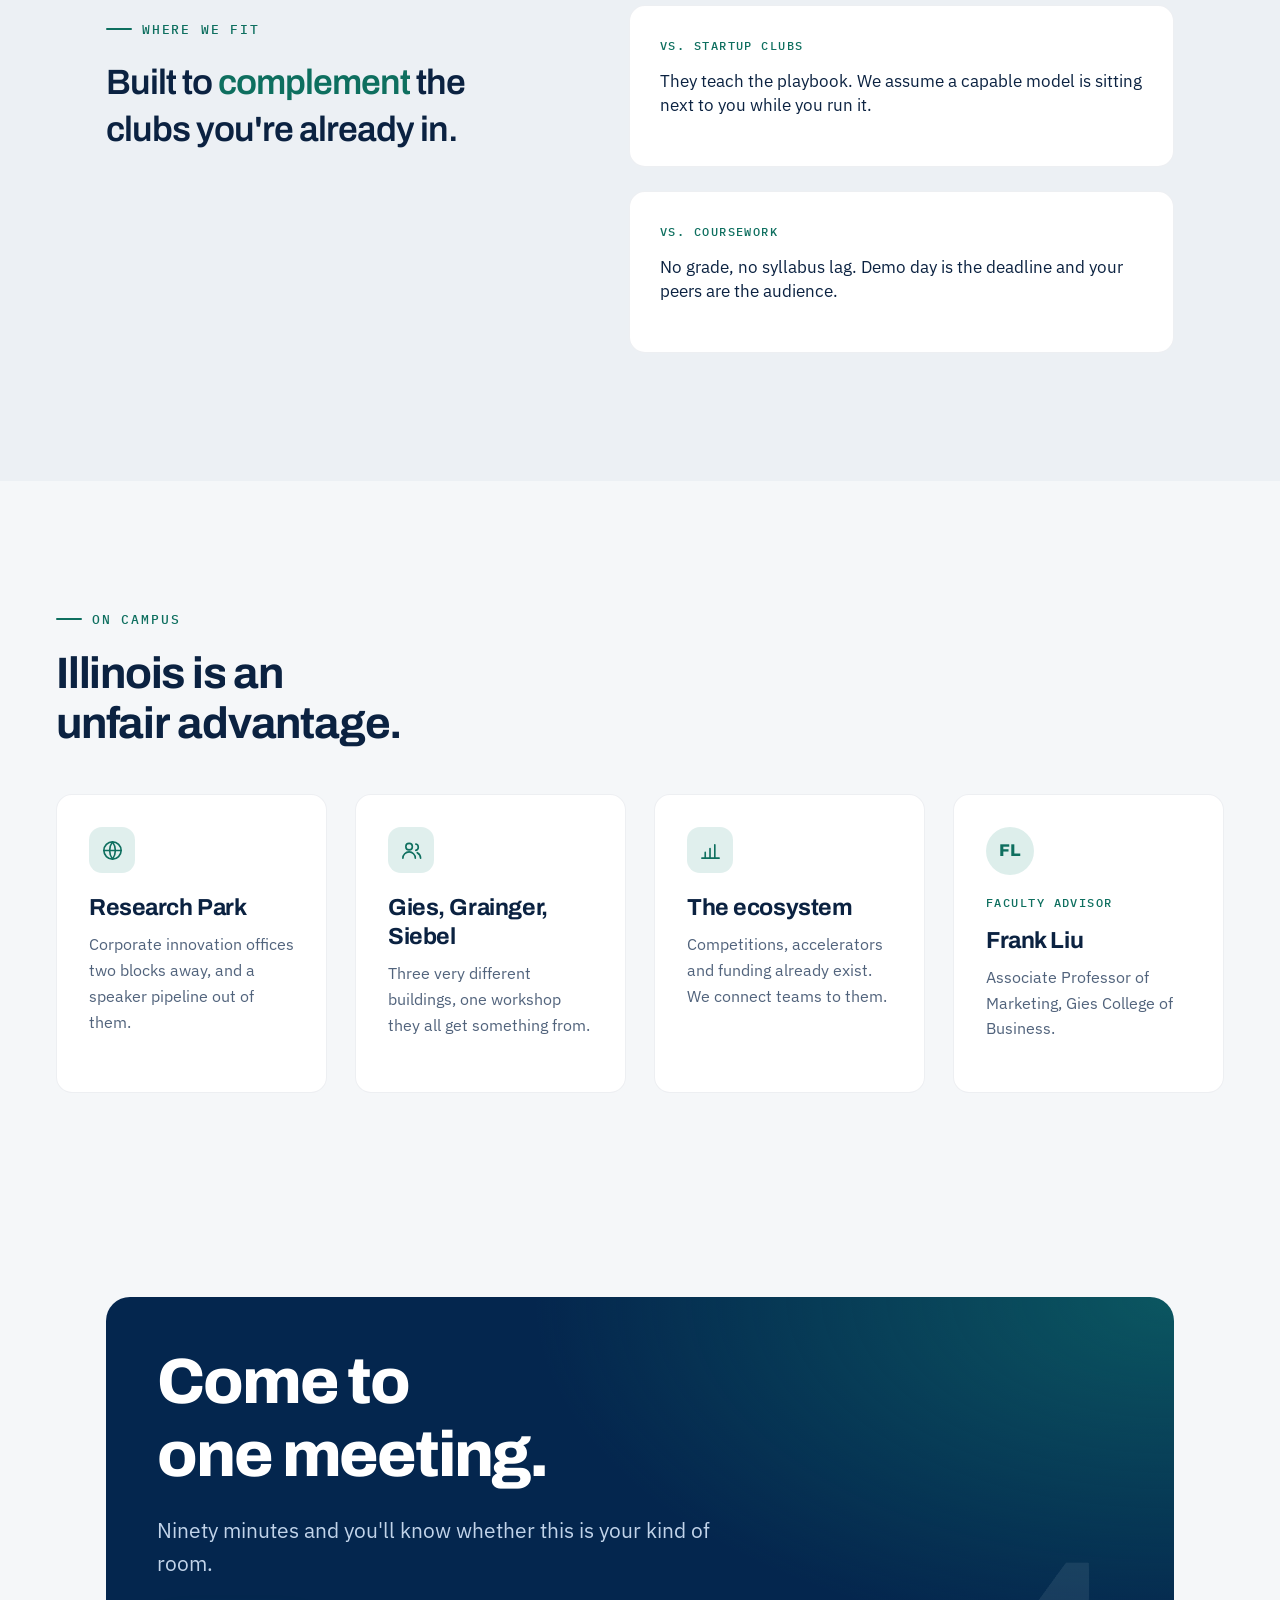
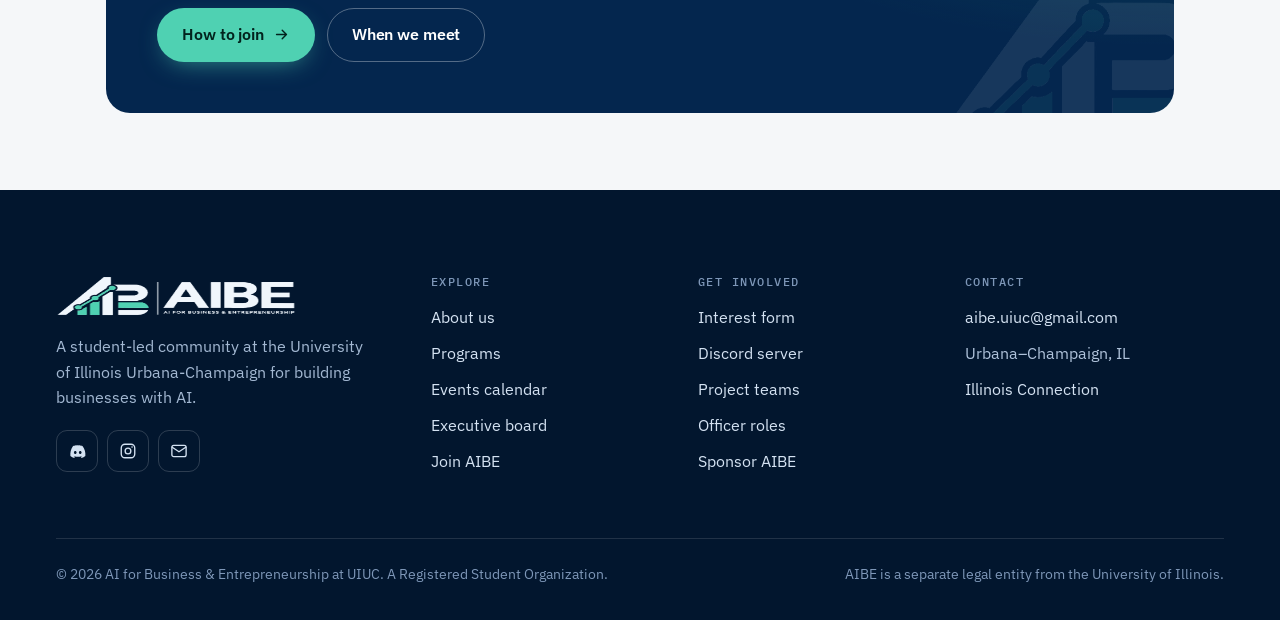
==== commit 1edad60e: "Cut the text by more than half, add artwork and 3D motion The site read like a constitution. Every p" ====
--- a/about.html
+++ b/about.html
@@ -4,10 +4,10 @@
   <meta charset="utf-8">
   <meta name="viewport" content="width=device-width, initial-scale=1, viewport-fit=cover">
   <title>About — AIBE at Illinois</title>
-  <meta name="description" content="Why AI for Business &amp; Entrepreneurship exists at UIUC: our mission, what we believe, how we differ from research and startup clubs, and who advises us.">
+  <meta name="description" content="Why AI for Business &amp; Entrepreneurship exists at UIUC: our mission, what we believe, and how we differ from research and startup clubs.">
   <meta name="theme-color" content="#02162E">
   <meta property="og:title" content="About — AIBE at Illinois">
-  <meta property="og:description" content="Why AI for Business &amp; Entrepreneurship exists at UIUC: our mission, what we believe, how we differ from research and startup clubs, and who advises us.">
+  <meta property="og:description" content="Why AI for Business &amp; Entrepreneurship exists at UIUC: our mission, what we believe, and how we differ from research and startup clubs.">
   <meta property="og:type" content="website">
   <meta property="og:image" content="assets/logo-lockup.png">
   <link rel="icon" href="assets/favicon.png" type="image/png">
@@ -55,29 +55,46 @@
     <div class="hero__media" aria-hidden="true"><canvas></canvas></div>
     <div class="hero__scrim" aria-hidden="true"></div>
     <div class="wrap wrap--wide hero__inner">
-      <p class="eyebrow" style="color:var(--teal-bright)">About us</p>
-      <h1 class="t-h1" style="color:#fff;max-width:19ch">We are a club for people who would rather build the thing.</h1>
-      <p class="hero__sub">AI for Business &amp; Entrepreneurship is a Registered Student Organization at the University of Illinois Urbana&ndash;Champaign, founded in 2026 by students who got tired of hearing about what AI could do.</p>
-    </div>
-  </section>
-
-  <!-- ===================== STORY ===================== -->
-  <section class="band" id="story" data-spine="Our story">
-    <div class="wrap">
-      <div class="split">
-        <div class="sticky-col" data-reveal="left">
-          <p class="eyebrow">The short version</p>
-          <h2 class="t-h2">Why AIBE started.</h2>
-        </div>
-        <div class="stack" style="--s:20px" data-reveal>
-          <p class="t-lead">In the fall of 2026 a group of Illinois students kept running into the same problem from two different directions.</p>
-          <p class="t-body">Some of us could build. We could get a model running, wire up an agent, ship a working prototype in a weekend &mdash; and then stall, because nobody had ever taught us how to find out whether a single human being wanted it.</p>
-          <p class="t-body">The rest of us could see the opportunities. We understood markets, customers, positioning, money. And we were still waiting for a technical co-founder to come along and make something real happen.</p>
-          <p class="t-body">What changed is that the wait is over. The tools got good enough that one student with a laptop can do market research, build a prototype, write the marketing, automate the operations and read their own numbers &mdash; the work that used to need a team. The bottleneck moved. It isn't capability any more; it's judgment, taste, and actually starting.</p>
-          <p class="t-body">So we wrote a constitution, found an advisor, and built the organization we wanted to join: one where the default activity is building something, and where the person who builds it owns it.</p>
-          <div class="notice" style="margin-top:8px">
-            <svg viewBox="0 0 24 24" fill="none" stroke="currentColor" stroke-width="1.8" stroke-linecap="round" aria-hidden="true"><circle cx="12" cy="12" r="9"/><path d="M12 11v5M12 7.6v.4"/></svg>
-            <span>AIBE was registered with Student Engagement in fall 2026. Our founding Executive Board serves until the first regular officer selection in spring 2028.</span>
+      <p class="eyebrow" style="color:var(--teal-bright)">About</p>
+      <h1 class="t-h1" style="color:#fff;max-width:17ch" data-words>A club for people who'd rather build the thing.</h1>
+      <p class="hero__sub">Chartered at Illinois in 2026. First full cohort, Spring 2027.</p>
+    </div>
+  </section>
+
+  <!-- ===================== STORY AS SCENE ===================== -->
+  <section class="band" id="story" data-spine="Why we started" data-scene>
+    <div class="wrap">
+      <div style="max-width:520px;margin-bottom:clamp(20px,3vw,38px)">
+        <p class="eyebrow">Why we started</p>
+        <h2 class="t-h2" data-words>Two problems, one room.</h2>
+      </div>
+      <div class="scene">
+        <div class="scene__stage">
+          <div class="scene__frame is-active" data-scene-frame>
+            <span class="art art--pane"><img src="assets/art/art-layers.svg" alt="Stacked layers" width="900" height="760" loading="lazy"></span>
+          </div>
+          <div class="scene__frame" data-scene-frame>
+            <span class="art art--pane"><img src="assets/art/art-orbit.svg" alt="Rings of connected nodes" width="820" height="820" loading="lazy"></span>
+          </div>
+          <div class="scene__frame" data-scene-frame>
+            <span class="art art--pane"><img src="assets/art/art-ascent.svg" alt="Rising bars with a trajectory" width="1000" height="680" loading="lazy"></span>
+          </div>
+        </div>
+        <div class="scene__steps">
+          <div class="scene__step is-active" data-scene-step>
+            <span class="scene__n">The builders</span>
+            <h3 class="t-h3">Could ship, couldn't find a customer</h3>
+            <p class="t-body">Get a model running, wire an agent, build a prototype in a weekend &mdash; then stall, because nobody ever taught us how to find out if a single human wanted it.</p>
+          </div>
+          <div class="scene__step" data-scene-step>
+            <span class="scene__n">The operators</span>
+            <h3 class="t-h3">Could see it, were waiting for someone else</h3>
+            <p class="t-body">Understood markets, customers, money. And were still waiting for a technical co-founder to make something real happen.</p>
+          </div>
+          <div class="scene__step" data-scene-step>
+            <span class="scene__n">What changed</span>
+            <h3 class="t-h3">The wait is over</h3>
+            <p class="t-body">One student with a laptop can now do the research, the prototype, the marketing and the numbers. The bottleneck isn't capability any more. It's judgment, taste, and actually starting.</p>
           </div>
         </div>
       </div>
@@ -85,64 +102,34 @@
   </section>
 
   <!-- ===================== MISSION ===================== -->
-  <section class="band band--ink" id="mission" data-spine="Mission">
-    <div class="wrap">
-      <div data-reveal style="max-width:760px">
-        <p class="eyebrow">Our mission</p>
-        <h2 class="t-h2" style="line-height:1.14">AIBE is a student-led community for exploring how AI is creating new business and entrepreneurial opportunities &mdash; and for helping students turn those opportunities into real projects and ventures.</h2>
-        <p class="t-lead" style="margin-top:26px;color:#AFC2DA">AI is changing how companies are started, built and run faster than most coursework can follow. Students across every major should have a place to learn by building.</p>
-      </div>
-      <div class="grid grid-2" style="margin-top:clamp(40px,5vw,66px);gap:clamp(20px,3vw,40px)" data-stagger="70">
-        <div data-reveal>
-          <ul class="ticks">
-            <li>Run hands-on workshops on applying AI tools, agents and workflows to real business problems</li>
-            <li>Support member-led Project Teams from idea to working prototype</li>
-            <li>Host speakers, demo days and idea sprints with founders, operators, investors and faculty</li>
-          </ul>
-        </div>
-        <div data-reveal>
-          <ul class="ticks">
-            <li>Connect members with employers, industry partners and sponsors</li>
-            <li>Plug teams into the University's entrepreneurship ecosystem &mdash; competitions, accelerators, advising</li>
-            <li>Contribute to the campus conversation on responsible and ethical use of AI in business</li>
-          </ul>
-        </div>
-      </div>
-    </div>
-  </section>
-
-  <!-- ===================== PRINCIPLES ===================== -->
+  <section class="band band--ink band--tight" id="mission" data-spine="Mission">
+    <div class="art-layer art-layer--full" aria-hidden="true" style="opacity:.22">
+      <img src="assets/art/art-grid.svg" alt="" width="1400" height="700" loading="lazy">
+    </div>
+    <div class="wrap">
+      <div style="max-width:800px">
+        <p class="eyebrow">Mission</p>
+        <h2 class="t-h2" style="line-height:1.14" data-words>A student-led community for turning what AI makes possible into real projects and ventures.</h2>
+      </div>
+    </div>
+  </section>
+
+  <!-- ===================== BELIEFS ===================== -->
   <section class="band" id="principles" data-spine="What we believe">
-    <div class="wrap">
-      <div style="max-width:620px;margin-bottom:clamp(34px,4vw,54px)" data-reveal>
+    <div class="wrap wrap--wide">
+      <div style="max-width:560px;margin-bottom:clamp(28px,3.5vw,48px)">
         <p class="eyebrow">What we believe</p>
-        <h2 class="t-h2">Five things we'd defend in an argument.</h2>
-      </div>
-      <div class="grid grid-2" data-stagger="80">
-        <article class="card" data-reveal>
-          <p class="card__k">01</p>
-          <h3 class="t-h3">Building beats reading about building</h3>
-          <p>A workshop that ends with a slide deck has failed. Every session is designed so that you leave with something that exists &mdash; a prototype, a research brief, a working automation, a page that's live.</p>
-        </article>
-        <article class="card" data-reveal>
-          <p class="card__k">02</p>
-          <h3 class="t-h3">The idea is yours, not ours</h3>
-          <p>We publish a Project Slate each semester so nobody is stuck at a blank page, but you are always free to bring your own idea and recruit a team around it. Not just software &mdash; services, media, hardware, anything.</p>
-        </article>
-        <article class="card" data-reveal>
-          <p class="card__k">03</p>
-          <h3 class="t-h3">Whoever builds it, owns it</h3>
-          <p>Ideas, work and any venture that comes out of a project team belong to the people who created them. AIBE takes no equity, no revenue share, and no financial interest. That's written into our constitution, not just our culture.</p>
-        </article>
-        <article class="card" data-reveal>
-          <p class="card__k">04</p>
-          <h3 class="t-h3">Mixed teams win</h3>
-          <p>The best teams here will have someone who can build, someone who can sell, and someone who notices what everyone else missed. We recruit across the whole campus on purpose.</p>
-        </article>
-        <article class="card" data-reveal style="grid-column:1/-1">
-          <p class="card__k">05</p>
-          <h3 class="t-h3">Use these tools honestly</h3>
-          <p>Respect the terms of the tools you use, the privacy of the people around you, and the University's academic integrity policies. Disclose AI use where it's required. Don't put other people's confidential information into a model. Nobody records a meeting or runs an AI note-taker without announcing it and getting consent first. This is Article IX of our constitution and we take it seriously.</p>
+        <h2 class="t-h2" data-words>Five things we'd defend.</h2>
+      </div>
+      <div class="grid grid-3" data-stagger="70">
+        <article class="card" data-reveal data-tilt="6"><p class="card__k">01</p><h3 class="t-h3">Building beats reading about building</h3><p>A workshop that ends in a slide deck has failed.</p></article>
+        <article class="card" data-reveal data-tilt="6"><p class="card__k">02</p><h3 class="t-h3">The idea is yours</h3><p>Bring your own, or take one off the slate. Not just software.</p></article>
+        <article class="card" data-reveal data-tilt="6"><p class="card__k">03</p><h3 class="t-h3">Whoever builds it, owns it</h3><p>No equity, no revenue share, no financial interest. It's in the constitution.</p></article>
+        <article class="card" data-reveal data-tilt="6"><p class="card__k">04</p><h3 class="t-h3">Mixed teams win</h3><p>Someone who builds, someone who sells, someone who notices what the others missed.</p></article>
+        <article class="card" data-reveal data-tilt="6"><p class="card__k">05</p><h3 class="t-h3">Use these tools honestly</h3><p>Respect the terms, the privacy of others and academic integrity. Nobody records a meeting without asking.</p></article>
+        <article class="card" data-reveal data-tilt="6" style="background:transparent;border-style:dashed;display:grid;place-items:center;text-align:center">
+          <p class="card__k" style="margin-bottom:10px">In full</p>
+          <a class="btn btn--ghost btn--sm" data-link="email">Ask for the constitution</a>
         </article>
       </div>
     </div>
@@ -151,98 +138,58 @@
   <!-- ===================== DIFFERENT ===================== -->
   <section class="band band--sunk" id="different" data-spine="How we differ">
     <div class="wrap">
-      <div class="split">
-        <div data-reveal="left">
+      <div class="split" style="align-items:center">
+        <div>
           <p class="eyebrow">Where we fit</p>
-          <h2 class="pull">We're designed to <span class="accent">complement</span> the clubs you're already in &mdash; not replace them.</h2>
-        </div>
-        <div data-reveal>
-          <div class="prog" style="border-top:0;padding-top:0">
-            <div class="prog__tag">vs. AI research clubs</div>
-            <div>
-              <h3 class="t-h3">They go deep on the model. We go deep on the business around it.</h3>
-              <p class="t-body">Illinois has excellent organizations for ML research and engineering, and you should join one if that's your thing. AIBE starts at the point where a working tool needs a customer, a price and a reason to exist.</p>
-            </div>
-          </div>
-          <div class="prog">
-            <div class="prog__tag">vs. general startup clubs</div>
-            <div>
-              <h3 class="t-h3">They teach the playbook. We assume you have AI in your hands while you run it.</h3>
-              <p class="t-body">Every part of our curriculum &mdash; discovery, marketing, ops, pricing, analytics &mdash; is taught on the assumption that you have a capable model sitting next to you. That changes what's possible for a team of one or two.</p>
-            </div>
-          </div>
-          <div class="prog">
-            <div class="prog__tag">vs. coursework</div>
-            <div>
-              <h3 class="t-h3">No grade, no syllabus lag, real deadline.</h3>
-              <p class="t-body">Demo day is the deadline and your peers are the audience. The field moves faster than a course catalogue can; a student club can change its workshop list in a week.</p>
-            </div>
-          </div>
-          <div class="prog">
-            <div class="prog__tag">Collaboration</div>
-            <div>
-              <h3 class="t-h3">We'd rather co-host than compete.</h3>
-              <p class="t-body">We actively want to run joint events with other RSOs, and to grow our hackathons toward inviting other schools. If you lead an organization that overlaps with us, come talk to us.</p>
-            </div>
-          </div>
-        </div>
-      </div>
-    </div>
-  </section>
-
-  <!-- ===================== CAMPUS ===================== -->
+          <h2 class="pull" data-words>Built to <span class="accent">complement</span> the clubs you're already in.</h2>
+        </div>
+        <div class="figures" style="grid-template-columns:1fr">
+          <div class="figure-card" data-reveal data-tilt="5">
+            <p class="card__k">vs. AI research clubs</p>
+            <p class="figure-card__l" style="margin-top:8px;font-size:1.05rem;color:var(--text)">They go deep on the model. We start where a working tool needs a customer and a price.</p>
+          </div>
+          <div class="figure-card" data-reveal data-tilt="5">
+            <p class="card__k">vs. startup clubs</p>
+            <p class="figure-card__l" style="margin-top:8px;font-size:1.05rem;color:var(--text)">They teach the playbook. We assume a capable model is sitting next to you while you run it.</p>
+          </div>
+          <div class="figure-card" data-reveal data-tilt="5">
+            <p class="card__k">vs. coursework</p>
+            <p class="figure-card__l" style="margin-top:8px;font-size:1.05rem;color:var(--text)">No grade, no syllabus lag. Demo day is the deadline and your peers are the audience.</p>
+          </div>
+        </div>
+      </div>
+    </div>
+  </section>
+
+  <!-- ===================== CAMPUS + ADVISOR ===================== -->
   <section class="band" id="campus" data-spine="On campus">
-    <div class="wrap">
-      <div style="max-width:660px;margin-bottom:clamp(32px,4vw,50px)" data-reveal>
+    <div class="wrap wrap--wide">
+      <div style="max-width:580px;margin-bottom:clamp(26px,3.4vw,44px)">
         <p class="eyebrow">On campus</p>
-        <h2 class="t-h2">Illinois is an unfair advantage. We intend to use it.</h2>
-        <p class="t-lead" style="margin-top:20px">Few campuses have this much startup infrastructure within walking distance of a lecture hall. Part of our job is making sure members actually touch it.</p>
-      </div>
-      <div class="grid grid-3" data-stagger="80">
-        <article class="card" data-reveal>
-          <div class="icon-badge"><svg viewBox="0 0 24 24" fill="none" stroke="currentColor" stroke-width="1.7" stroke-linecap="round" stroke-linejoin="round" aria-hidden="true"><circle cx="12" cy="12" r="9"/><path d="M3 12h18M12 3a15 15 0 0 1 0 18 15 15 0 0 1 0-18Z"/></svg></div>
-          <h3 class="t-h3">Research Park, two blocks away</h3>
-          <p>Corporate innovation offices sit right here &mdash; State Farm, Caterpillar, John Deere, Capital One and others. We're building a speaker pipeline out of the people who work in them.</p>
+        <h2 class="t-h2" data-words>Illinois is an unfair advantage.</h2>
+      </div>
+      <div class="grid grid-4" data-stagger="70">
+        <article class="card" data-reveal data-tilt="6"><div class="icon-badge"><svg viewBox="0 0 24 24" fill="none" stroke="currentColor" stroke-width="1.7" stroke-linecap="round" stroke-linejoin="round" aria-hidden="true"><circle cx="12" cy="12" r="9"/><path d="M3 12h18M12 3a15 15 0 0 1 0 18 15 15 0 0 1 0-18Z"/></svg></div><h3 class="t-h3">Research Park</h3><p>Corporate innovation offices two blocks away, and a speaker pipeline out of them.</p></article>
+        <article class="card" data-reveal data-tilt="6"><div class="icon-badge"><svg viewBox="0 0 24 24" fill="none" stroke="currentColor" stroke-width="1.7" stroke-linecap="round" stroke-linejoin="round" aria-hidden="true"><circle cx="9.5" cy="8" r="3.4"/><path d="M3 20a6.5 6.5 0 0 1 13 0"/><path d="M16.5 5.3a3.4 3.4 0 0 1 0 6.6M18 14.3A6.5 6.5 0 0 1 21.5 20"/></svg></div><h3 class="t-h3">Gies, Grainger, Siebel</h3><p>Three very different buildings, one workshop they all get something from.</p></article>
+        <article class="card" data-reveal data-tilt="6"><div class="icon-badge"><svg viewBox="0 0 24 24" fill="none" stroke="currentColor" stroke-width="1.7" stroke-linecap="round" stroke-linejoin="round" aria-hidden="true"><path d="M3 20h18M6.5 20v-6M11.5 20v-10M16.5 20v-14"/></svg></div><h3 class="t-h3">The ecosystem</h3><p>Competitions, accelerators and funding already exist. We connect teams to them.</p></article>
+        <article class="card" data-reveal data-tilt="6">
+          <div style="width:48px;height:48px;border-radius:50%;display:grid;place-items:center;background:color-mix(in srgb,var(--teal) 14%,transparent);font-family:var(--font-display);font-weight:800;color:var(--accent);margin-bottom:18px" aria-hidden="true">FL</div>
+          <p class="card__k">Faculty advisor</p>
+          <h3 class="t-h3">Frank Liu</h3><p>Associate Professor of Marketing, Gies College of Business.</p>
         </article>
-        <article class="card" data-reveal>
-          <div class="icon-badge"><svg viewBox="0 0 24 24" fill="none" stroke="currentColor" stroke-width="1.7" stroke-linecap="round" stroke-linejoin="round" aria-hidden="true"><circle cx="9.5" cy="8" r="3.4"/><path d="M3 20a6.5 6.5 0 0 1 13 0"/><path d="M16.5 5.3a3.4 3.4 0 0 1 0 6.6M18 14.3A6.5 6.5 0 0 1 21.5 20"/></svg></div>
-          <h3 class="t-h3">Gies, Grainger and Siebel</h3>
-          <p>Faculty working on AI and business, and students from three very different buildings. Our workshops are written so a Gies sophomore and a CS junior get something out of the same hour.</p>
-        </article>
-        <article class="card" data-reveal>
-          <div class="icon-badge"><svg viewBox="0 0 24 24" fill="none" stroke="currentColor" stroke-width="1.7" stroke-linecap="round" stroke-linejoin="round" aria-hidden="true"><path d="M3 20h18M6.5 20v-6M11.5 20v-10M16.5 20v-14"/></svg></div>
-          <h3 class="t-h3">The entrepreneurship ecosystem</h3>
-          <p>Campus competitions, accelerators, funding and advising already exist. We connect project teams to them rather than pretending we're the only route.</p>
-        </article>
-      </div>
-    </div>
-  </section>
-
-  <!-- ===================== ADVISOR ===================== -->
-  <section class="band band--tight band--sunk" id="advisor" data-spine="Advisor">
-    <div class="wrap wrap--narrow">
-      <div class="card" style="display:grid;grid-template-columns:auto 1fr;gap:clamp(20px,3vw,34px);align-items:center" data-reveal>
-        <div style="width:84px;height:84px;border-radius:50%;display:grid;place-items:center;background:color-mix(in srgb,var(--teal) 14%,transparent);font-family:var(--font-display);font-weight:800;font-size:1.6rem;color:var(--accent);letter-spacing:-.03em" aria-hidden="true">FL</div>
-        <div>
-          <p class="card__k">Faculty advisor</p>
-          <h3 class="t-h3" style="margin-top:6px">Frank Liu</h3>
-          <p style="margin-top:6px">Associate Professor of Marketing, Gies College of Business. Professor Liu advises the Executive Board, sits in on meetings, and helps shape our training program and our approach to responsible AI use.</p>
-        </div>
-      </div>
-    </div>
-  </section>
-
-  <!-- ===================== CTA ===================== -->
-  <section class="band" id="next" data-spine="Next">
-    <div class="wrap">
-      <div class="callout" data-reveal="scale">
+      </div>
+    </div>
+  </section>
+
+  <section class="band band--tight">
+    <div class="wrap">
+      <div class="callout" data-reveal="scale" data-tilt="4">
         <img class="callout__mark" src="assets/logo-mark-light.png" alt="" aria-hidden="true" width="300" height="214">
-        <p class="eyebrow" style="color:var(--teal-bright)">What's next</p>
-        <h2 class="t-h1" style="max-width:15ch">Come to one meeting before you decide.</h2>
-        <p class="t-lead" style="color:#C2D4EA;margin-top:22px;max-width:52ch">That's genuinely the whole pitch. One workshop, ninety minutes, and you'll know whether this is your kind of room.</p>
-        <div class="btn-row" style="margin-top:32px">
-          <a class="btn btn--primary" href="join.html">How to join <svg viewBox="0 0 24 24" fill="none" stroke="currentColor" stroke-width="2" stroke-linecap="round" stroke-linejoin="round" aria-hidden="true"><path d="M5 12h14M13 6l6 6-6 6"/></svg></a>
-          <a class="btn btn--ghost" href="programs.html">What we run</a>
+        <h2 class="t-h1" style="max-width:15ch" data-words>Come to one meeting.</h2>
+        <p class="t-lead" style="color:#C2D4EA;margin-top:20px;max-width:46ch">Ninety minutes and you'll know whether this is your kind of room.</p>
+        <div class="btn-row" style="margin-top:28px">
+          <a class="btn btn--primary" href="join.html" data-magnetic="0.25">How to join <svg viewBox="0 0 24 24" fill="none" stroke="currentColor" stroke-width="2" stroke-linecap="round" stroke-linejoin="round" aria-hidden="true"><path d="M5 12h14M13 6l6 6-6 6"/></svg></a>
+          <a class="btn btn--ghost" href="events.html" data-magnetic="0.2">When we meet</a>
         </div>
       </div>
     </div>
@@ -297,5 +244,6 @@
     </div>
   </footer>
   <script src="js/aibe.js"></script>
+  <script src="js/motion.js"></script>
 </body>
 </html>
--- a/css/aibe.css
+++ b/css/aibe.css
@@ -862,3 +862,215 @@
   gap: 20px 32px;
 }
 .partner-strip .eyebrow { margin-bottom: 12px; }
+
+/* --- Tentative-calendar banner -------------------------------------------- */
+.tentative {
+  display: flex; gap: clamp(14px, 1.8vw, 20px); align-items: flex-start;
+  border: 1.5px solid color-mix(in srgb, var(--teal) 48%, transparent);
+  border-left-width: 5px;
+  border-radius: var(--r-m);
+  background: color-mix(in srgb, var(--teal) 9%, transparent);
+  padding: clamp(20px, 2.4vw, 28px) clamp(18px, 2.4vw, 30px);
+}
+.tentative > svg { width: 24px; height: 24px; flex: none; color: var(--accent); margin-top: 3px; }
+.tentative__k {
+  font-family: var(--font-display); font-weight: 700;
+  font-size: clamp(1.08rem, 1.7vw, 1.26rem); letter-spacing: -.018em;
+  color: var(--text); margin: 0 0 8px;
+}
+:where(.tentative) p { font-size: 1rem; color: var(--text-2); margin-bottom: .6em; max-width: 68ch; }
+:where(.tentative) p:last-of-type { margin-bottom: 0; }
+.tentative strong { color: var(--text); font-weight: 600; }
+
+/* ==========================================================================
+   Motion & dimension — paired with js/motion.js
+   ========================================================================== */
+
+/* --- Word reveal ---------------------------------------------------------- */
+[data-words] .w { display: inline-block; overflow: hidden; vertical-align: bottom; padding-bottom: .08em; }
+[data-words] .w__i {
+  display: inline-block;
+  transform: translateY(105%) rotateX(-55deg);
+  transform-origin: top center;
+  opacity: 0;
+  transition: transform .9s var(--ease-out), opacity .6s var(--ease-out);
+}
+[data-words].words-in .w__i { transform: none; opacity: 1; }
+
+/* --- 3D tilt -------------------------------------------------------------- */
+[data-tilt] {
+  transform-style: preserve-3d;
+  will-change: transform;
+  transition: box-shadow .4s var(--ease);
+  position: relative;
+  overflow: hidden;
+}
+[data-tilt]:hover { box-shadow: var(--shadow-l); }
+.tilt__sheen {
+  position: absolute; inset: -40%;
+  background: radial-gradient(42% 42% at 50% 50%, rgba(255,255,255,.4) 0%, rgba(255,255,255,0) 70%);
+  opacity: 0; pointer-events: none;
+  transition: opacity .35s var(--ease);
+  mix-blend-mode: soft-light;
+}
+.band--ink .tilt__sheen, .callout .tilt__sheen {
+  background: radial-gradient(42% 42% at 50% 50%, rgba(79,209,178,.3) 0%, rgba(79,209,178,0) 70%);
+  mix-blend-mode: screen;
+}
+[data-tilt] > *:not(.tilt__sheen) { transform: translateZ(28px); }
+
+/* --- Art blocks ----------------------------------------------------------- */
+.art {
+  position: relative; display: block; width: 100%;
+  border-radius: var(--r-l);
+  overflow: hidden;
+}
+.art img { width: 100%; height: 100%; object-fit: cover; display: block; }
+.art--pane {
+  background:
+    radial-gradient(120% 120% at 20% 0%, color-mix(in srgb, var(--teal) 16%, transparent), transparent 62%),
+    var(--bg-sunk);
+  border: 1px solid var(--line-soft);
+  aspect-ratio: 4 / 3;
+  display: grid; place-items: center;
+  padding: clamp(18px, 3vw, 40px);
+}
+.band--ink .art--pane, .callout .art--pane {
+  background:
+    radial-gradient(120% 120% at 20% 0%, rgba(18,134,115,.3), transparent 62%),
+    rgba(255,255,255,.03);
+  border-color: rgba(255,255,255,.1);
+}
+.art--pane img { object-fit: contain; }
+
+/* Decorative art layers behind content */
+.art-layer {
+  position: absolute; pointer-events: none; user-select: none;
+  z-index: 0; opacity: .5;
+}
+.band > .wrap { position: relative; z-index: 1; }
+.art-layer--tr { top: -6%; right: -8%; width: min(46%, 520px); }
+.art-layer--bl { bottom: -10%; left: -10%; width: min(42%, 460px); }
+.art-layer--full { inset: 0; width: 100%; height: 100%; opacity: .32; }
+.art-layer--full img { width: 100%; height: 100%; object-fit: cover; }
+
+/* --- Figures with captions ------------------------------------------------ */
+.fig { margin: 0; }
+.fig figcaption {
+  margin-top: 12px; font-family: var(--font-mono); font-size: .72rem;
+  letter-spacing: .1em; text-transform: uppercase; color: var(--text-3);
+}
+
+/* --- Photo slots (swap for real photos) ----------------------------------- */
+.photo {
+  position: relative; border-radius: var(--r-m); overflow: hidden;
+  background: var(--bg-sunk); border: 1px dashed var(--line);
+  aspect-ratio: 3 / 2; display: grid; place-items: center; text-align: center;
+  padding: 20px;
+}
+.photo img { width: 100%; height: 100%; object-fit: cover; }
+.photo__hint {
+  font-family: var(--font-mono); font-size: .72rem; letter-spacing: .1em;
+  text-transform: uppercase; color: var(--text-3); line-height: 1.6;
+}
+.photo__hint b { display: block; color: var(--text-2); font-weight: 500; }
+
+/* --- Pinned scene --------------------------------------------------------- */
+.scene { display: grid; grid-template-columns: minmax(0,1fr) minmax(0,1.05fr); gap: clamp(28px,5vw,80px); align-items: start; }
+@media (max-width: 900px) { .scene { grid-template-columns: 1fr; } }
+.scene__stage {
+  position: sticky; top: 15vh; height: 70vh;
+  display: grid; place-items: center;
+  perspective: 1200px;
+}
+@media (max-width: 900px) { .scene__stage { position: static; height: auto; margin-bottom: 28px; } }
+.scene__frame {
+  grid-area: 1 / 1; width: 100%; max-width: 480px;
+  opacity: 0; transform: translateY(26px) scale(.94) rotateX(10deg);
+  transition: opacity .6s var(--ease-out), transform .8s var(--ease-out);
+  transform-style: preserve-3d;
+}
+.scene__frame.is-active { opacity: 1; transform: none; }
+.scene__steps { display: grid; gap: 0; }
+.scene__step {
+  padding: clamp(28px,5vh,60px) 0;
+  opacity: .34;
+  transition: opacity .5s var(--ease), transform .5s var(--ease);
+  border-left: 2px solid var(--line-soft);
+  padding-left: clamp(20px,2.4vw,30px);
+}
+.scene__step.is-active { opacity: 1; border-left-color: var(--teal); }
+@media (max-width: 900px) { .scene__step { opacity: 1; padding-block: 22px; } }
+.scene__n {
+  font-family: var(--font-mono); font-size: .72rem; letter-spacing: .13em;
+  text-transform: uppercase; color: var(--accent); display: block; margin-bottom: 10px;
+}
+
+/* --- Horizontal deck ------------------------------------------------------ */
+.deck { position: relative; }
+.deck__head { display: flex; align-items: flex-end; justify-content: space-between; gap: 20px; flex-wrap: wrap; margin-bottom: 22px; }
+.deck__rail {
+  display: flex; gap: 18px;
+  overflow-x: auto; overscroll-behavior-x: contain;
+  scroll-snap-type: x mandatory;
+  padding: 4px 0 20px;
+  scrollbar-width: none;
+  cursor: grab;
+}
+.deck__rail::-webkit-scrollbar { display: none; }
+.deck__rail.is-dragging { cursor: grabbing; scroll-snap-type: none; }
+.deck__card {
+  flex: 0 0 clamp(248px, 30vw, 330px);
+  scroll-snap-align: start;
+  background: var(--bg-elev);
+  border: 1px solid var(--line-soft);
+  border-radius: var(--r-m);
+  padding: clamp(20px, 2.4vw, 28px);
+  min-height: 230px;
+  display: flex; flex-direction: column;
+}
+.deck__card h3 { font-size: 1.1rem; margin: 10px 0 8px; }
+.deck__card p { font-size: .95rem; color: var(--text-2); margin: 0; }
+.deck__card .card__k { margin-top: auto; padding-top: 16px; }
+.deck__nav { display: flex; gap: 8px; }
+.deck__btn {
+  width: 44px; height: 44px; border-radius: 50%; display: grid; place-items: center;
+  border: 1px solid var(--line); background: var(--bg-elev); color: var(--text);
+  cursor: pointer; transition: background .2s, border-color .2s, opacity .2s, transform .2s;
+}
+.deck__btn:hover:not(:disabled) { border-color: var(--accent); color: var(--accent); transform: scale(1.06); }
+.deck__btn:disabled { opacity: .3; cursor: default; }
+.deck__btn svg { width: 18px; height: 18px; }
+.deck__track { height: 2px; background: var(--line-soft); border-radius: 2px; overflow: hidden; }
+.deck__bar { height: 100%; background: var(--teal); transform-origin: left center; transform: scaleX(0); }
+
+/* --- Big stat / numeric display ------------------------------------------- */
+.figures { display: grid; grid-template-columns: repeat(auto-fit, minmax(170px,1fr)); gap: clamp(16px,2vw,24px); }
+.figure-card {
+  border-radius: var(--r-m); padding: clamp(22px,2.6vw,30px);
+  background: var(--bg-elev); border: 1px solid var(--line-soft);
+  position: relative; overflow: hidden;
+}
+.figure-card__n {
+  font-family: var(--font-display); font-weight: 800;
+  font-size: clamp(2.4rem, 5vw, 3.6rem); letter-spacing: -.045em; line-height: .95;
+  color: var(--text); font-variant-numeric: tabular-nums;
+}
+.figure-card__n em { font-style: normal; color: var(--accent); }
+.figure-card__l { margin-top: 12px; font-size: .95rem; color: var(--text-2); line-height: 1.45; }
+
+/* --- Scroll cue ----------------------------------------------------------- */
+.cue { display: inline-flex; align-items: center; gap: 10px; font-family: var(--font-mono);
+  font-size: .7rem; letter-spacing: .15em; text-transform: uppercase; color: var(--text-3); }
+
+/* --- Reduced motion ------------------------------------------------------- */
+@media (prefers-reduced-motion: reduce) {
+  [data-words] .w__i { transform: none !important; opacity: 1 !important; }
+  [data-tilt] > *:not(.tilt__sheen) { transform: none; }
+  .tilt__sheen { display: none; }
+  .scene__frame { opacity: 1 !important; transform: none !important; position: relative; }
+  .scene__frame:not(:first-child) { display: none; }
+  .scene__stage { position: static; height: auto; }
+  .scene__step { opacity: 1 !important; }
+  [data-parallax], [data-depth], [data-drift] { transform: none !important; }
+}
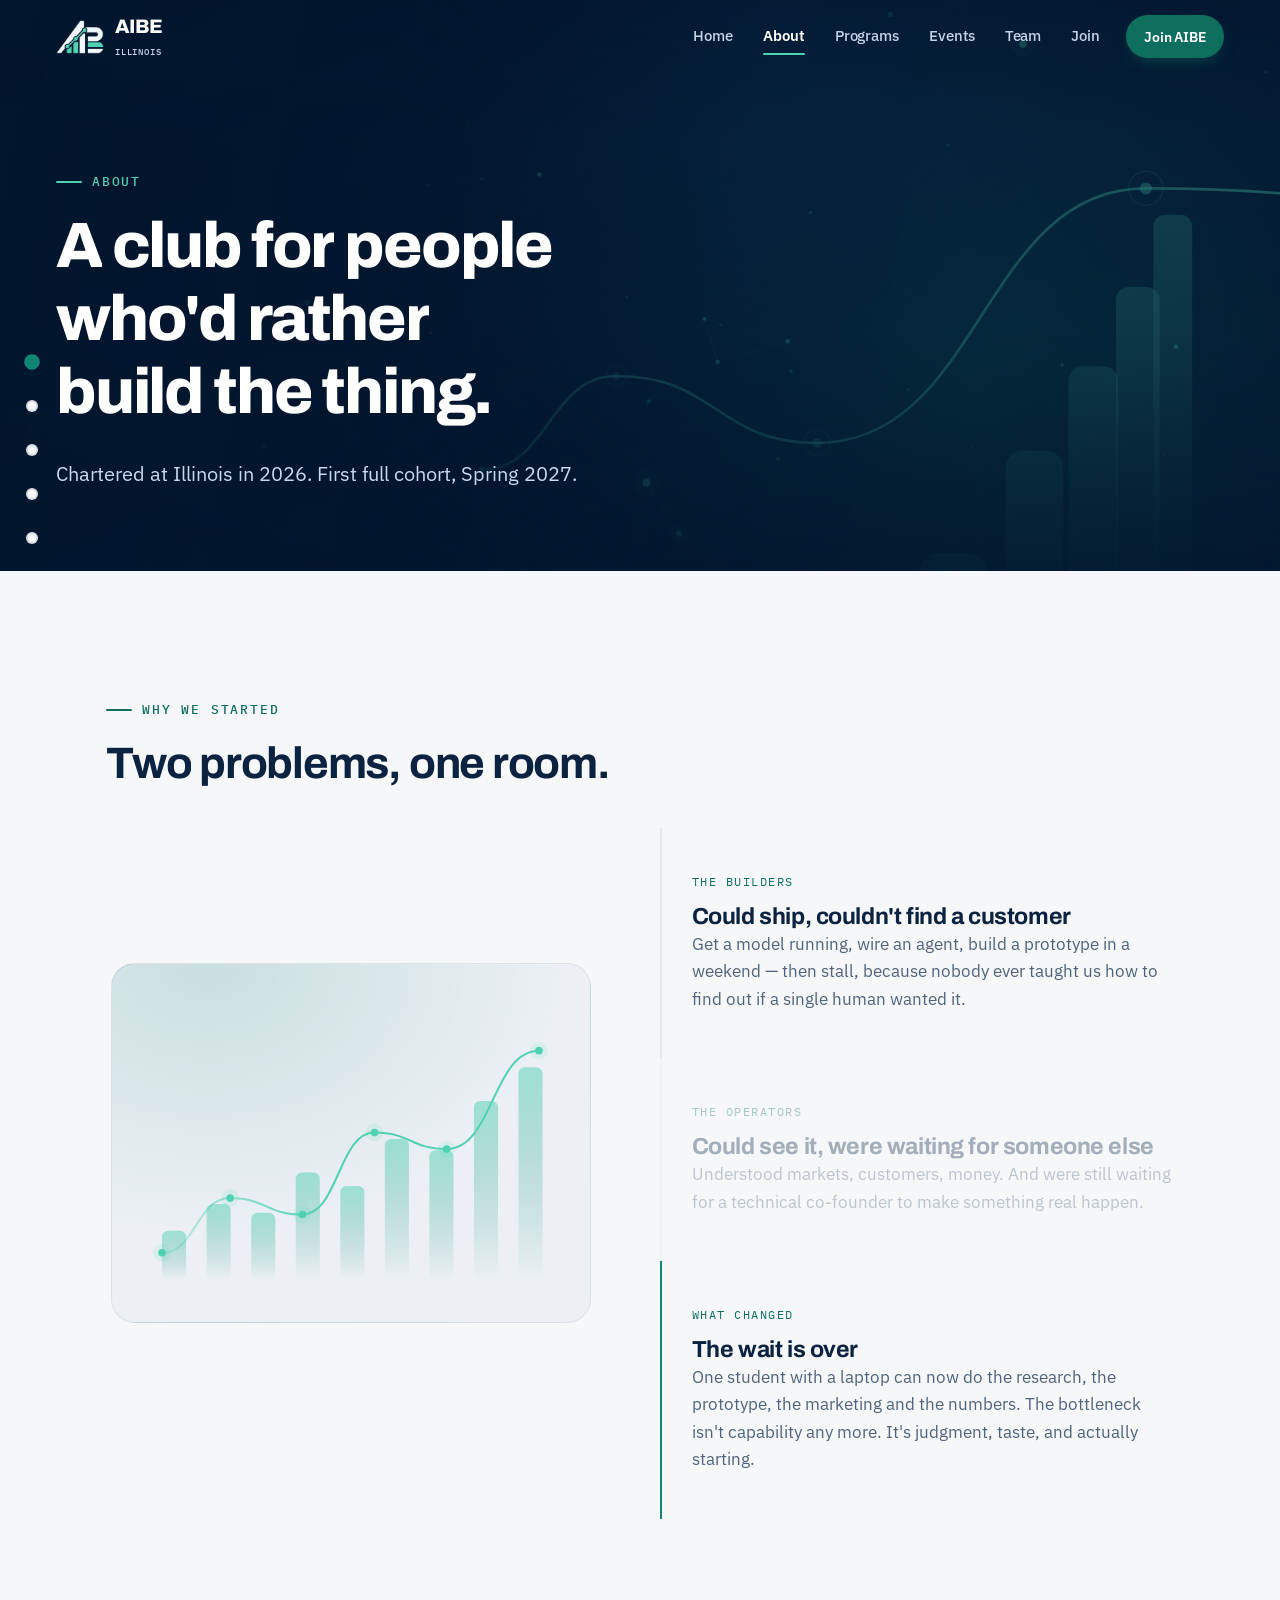
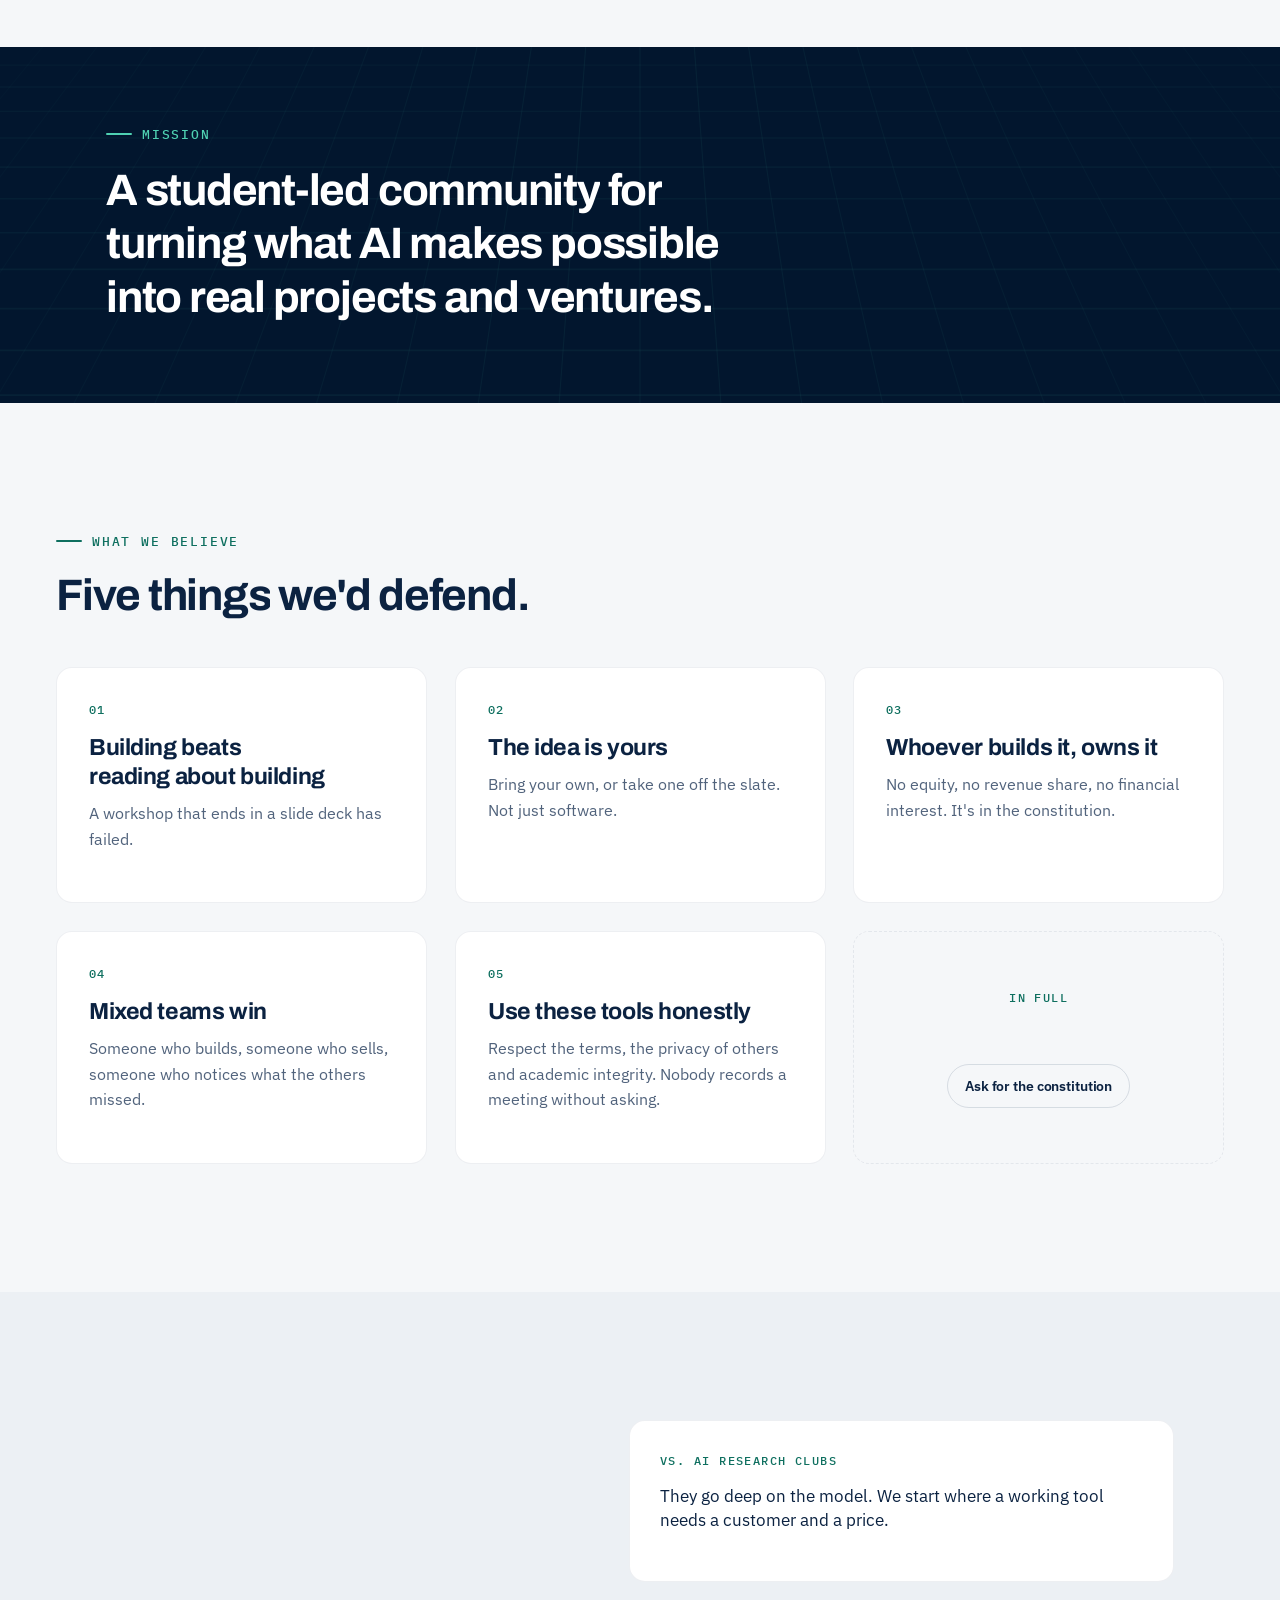
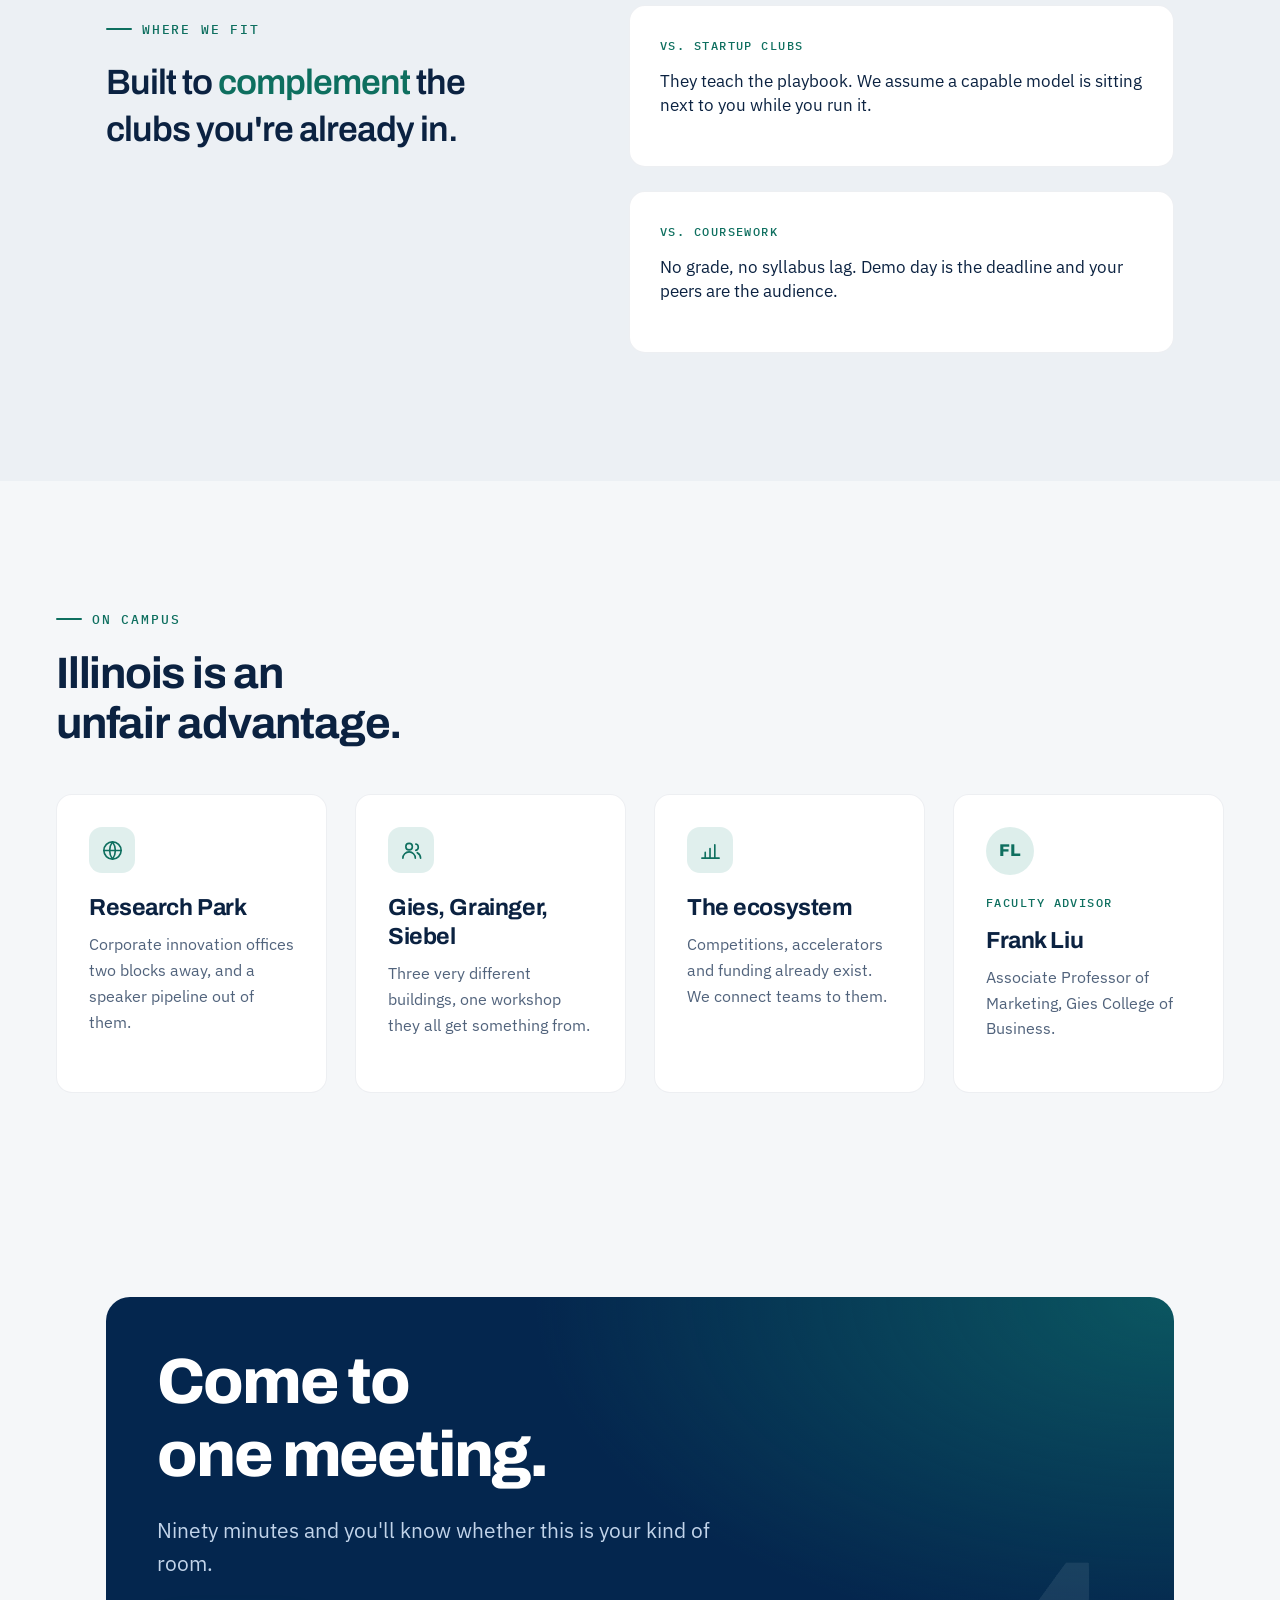
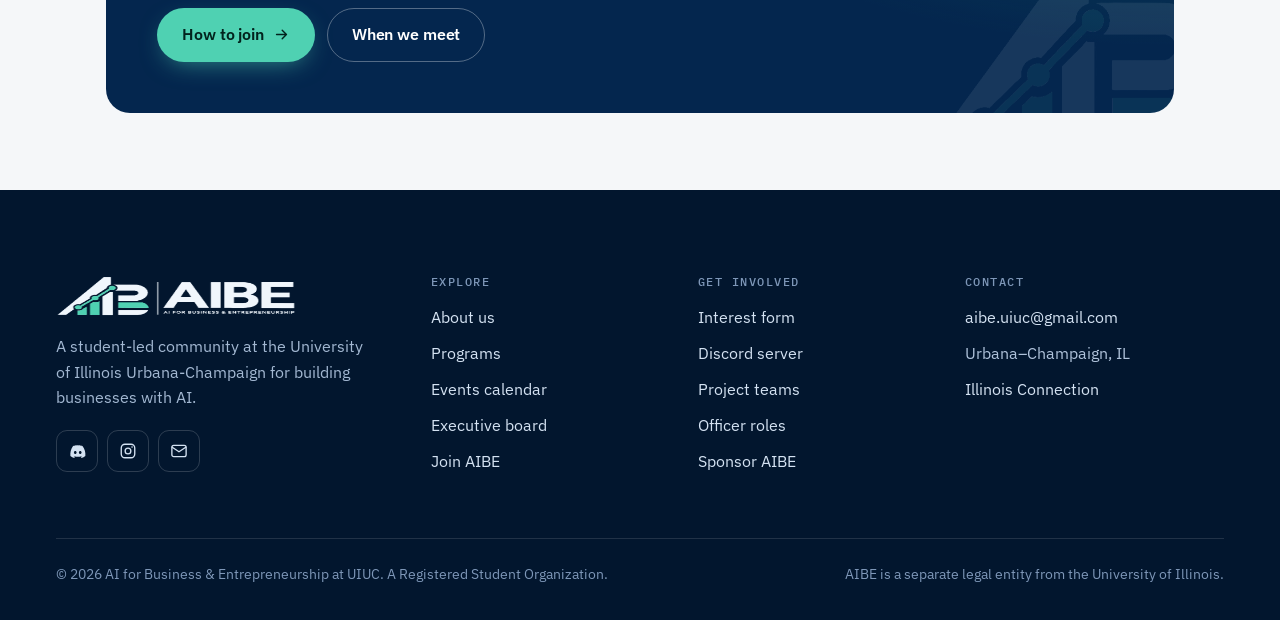
==== commit 9e87e53d: "Add the photo system, dormant until there are photos AIBE hasn't run an event yet, so there is nothi" ====
--- a/about.html
+++ b/about.html
@@ -71,7 +71,8 @@
       <div class="scene">
         <div class="scene__stage">
           <div class="scene__frame is-active" data-scene-frame>
-            <span class="art art--pane"><img src="assets/art/art-layers.svg" alt="Stacked layers" width="900" height="760" loading="lazy"></span>
+            <span class="art art--pane"><!-- PHOTO SLOT C — assets/photos/first-meeting.jpg (the room at an early meeting) -->
+            <img src="assets/art/art-layers.svg" alt="Stacked layers" width="900" height="760" loading="lazy"></span>
           </div>
           <div class="scene__frame" data-scene-frame>
             <span class="art art--pane"><img src="assets/art/art-orbit.svg" alt="Rings of connected nodes" width="820" height="820" loading="lazy"></span>
--- a/css/aibe.css
+++ b/css/aibe.css
@@ -157,7 +157,14 @@
 .wrap { width: 100%; max-width: var(--measure); margin-inline: auto; padding-inline: var(--gutter); }
 .wrap--wide { max-width: 1420px; }
 .wrap--narrow { max-width: 860px; }
-.band { padding-block: var(--band-y); position: relative; }
+.band {
+  padding-block: var(--band-y);
+  position: relative;
+  /* Decorative .art-layer blocks deliberately bleed past the band edge.
+     `clip` (not `hidden`) contains them WITHOUT making the band a scroll
+     container, which would break the sticky stage inside .scene. */
+  overflow: clip;
+}
 .band--sunk { background: var(--bg-sunk); }
 .band--elev { background: var(--bg-elev); }
 .band--tight { padding-block: clamp(52px, 6vw, 86px); }
@@ -1074,3 +1081,33 @@
   .scene__step { opacity: 1 !important; }
   [data-parallax], [data-depth], [data-drift] { transform: none !important; }
 }
+
+/* --- Photo gallery --------------------------------------------------------
+   Rendered by wirePhotos() from js/photos.js. Section self-removes when the
+   list is empty, so there are never empty frames on the page.
+   -------------------------------------------------------------------------- */
+.photo-grid {
+  display: grid;
+  grid-template-columns: repeat(auto-fit, minmax(min(100%, 270px), 1fr));
+  gap: clamp(14px, 1.8vw, 22px);
+}
+.shot {
+  position: relative; margin: 0;
+  border-radius: var(--r-m); overflow: hidden;
+  background: var(--bg-sunk); border: 1px solid var(--line-soft);
+  aspect-ratio: 3 / 2;
+}
+.shot--wide { grid-column: span 2; }
+@media (max-width: 680px) { .shot--wide { grid-column: span 1; } }
+.shot img {
+  width: 100%; height: 100%; object-fit: cover; display: block;
+  transition: transform .7s var(--ease);
+}
+.shot:hover img { transform: scale(1.04); }
+.shot figcaption {
+  position: absolute; left: 0; right: 0; bottom: 0;
+  padding: 28px 16px 13px;
+  font-family: var(--font-mono); font-size: .72rem; letter-spacing: .09em;
+  text-transform: uppercase; color: #fff;
+  background: linear-gradient(transparent, rgba(2,22,46,.86));
+}
